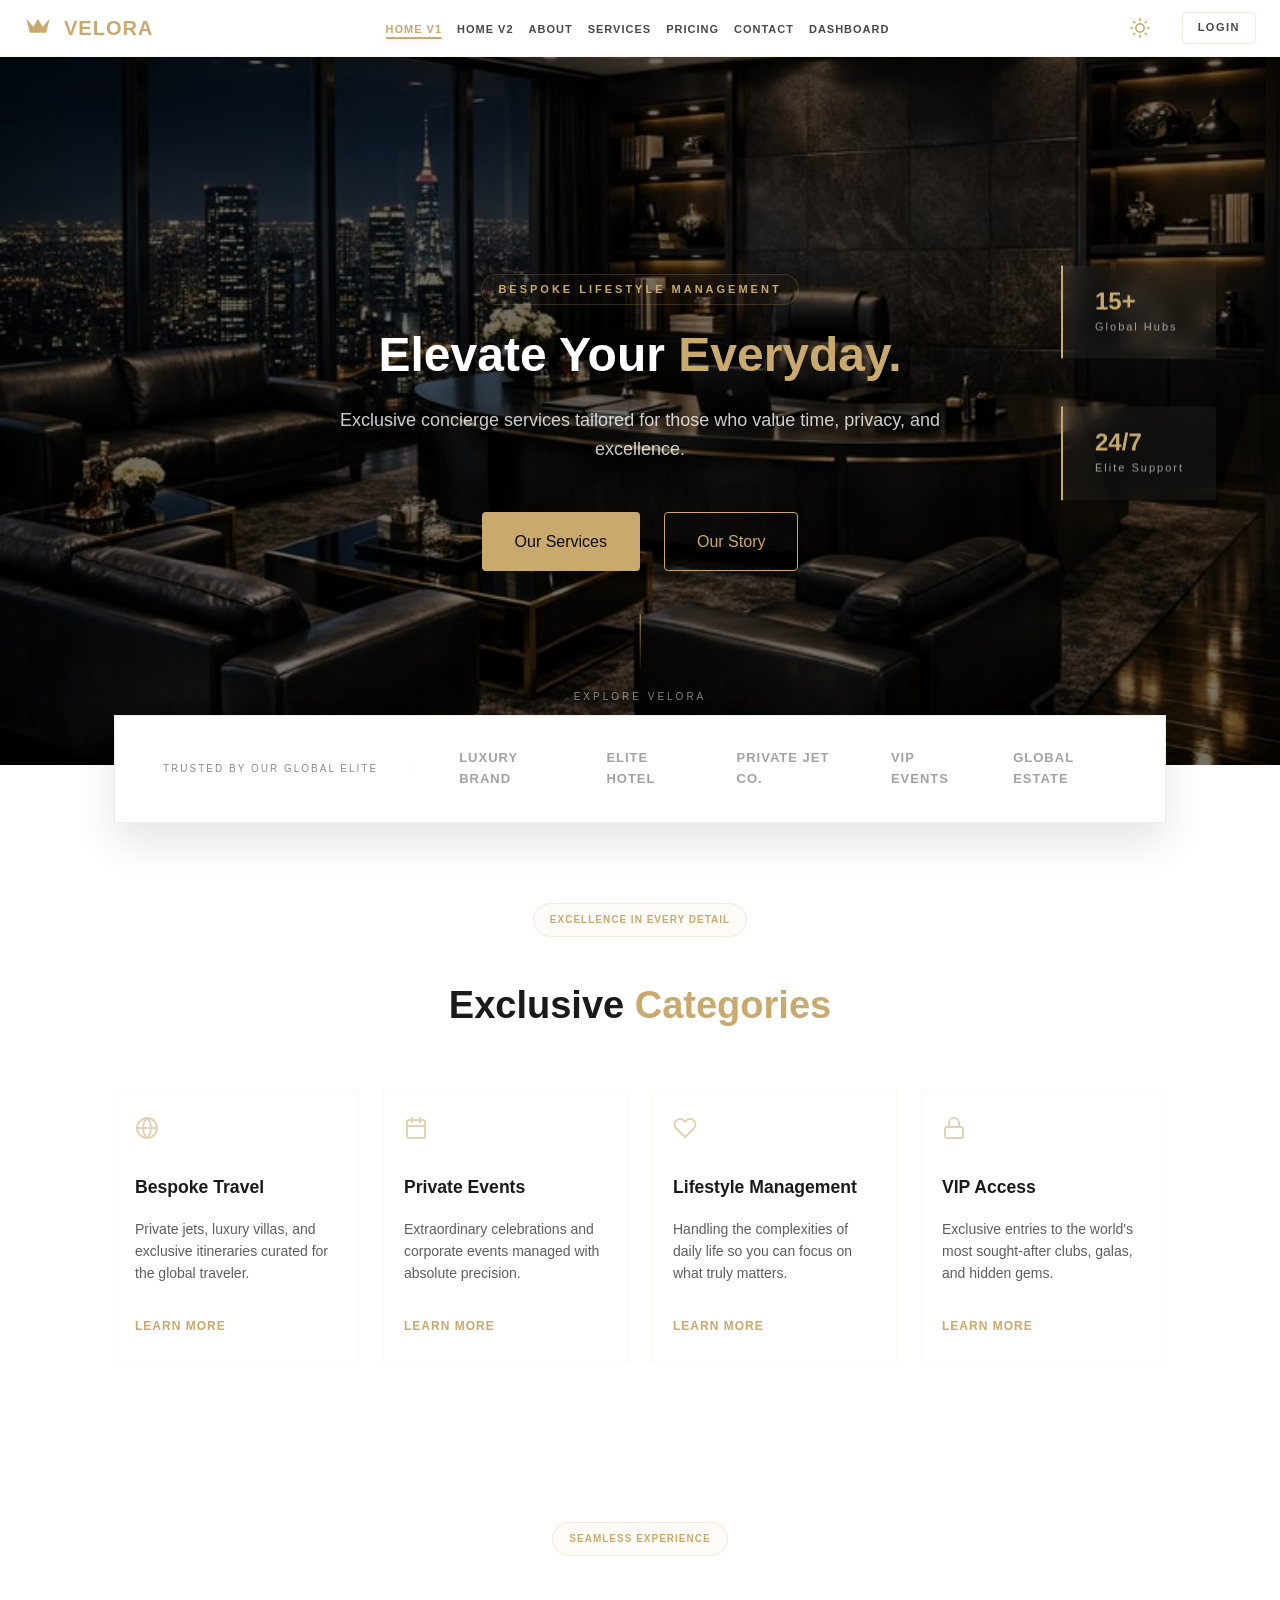
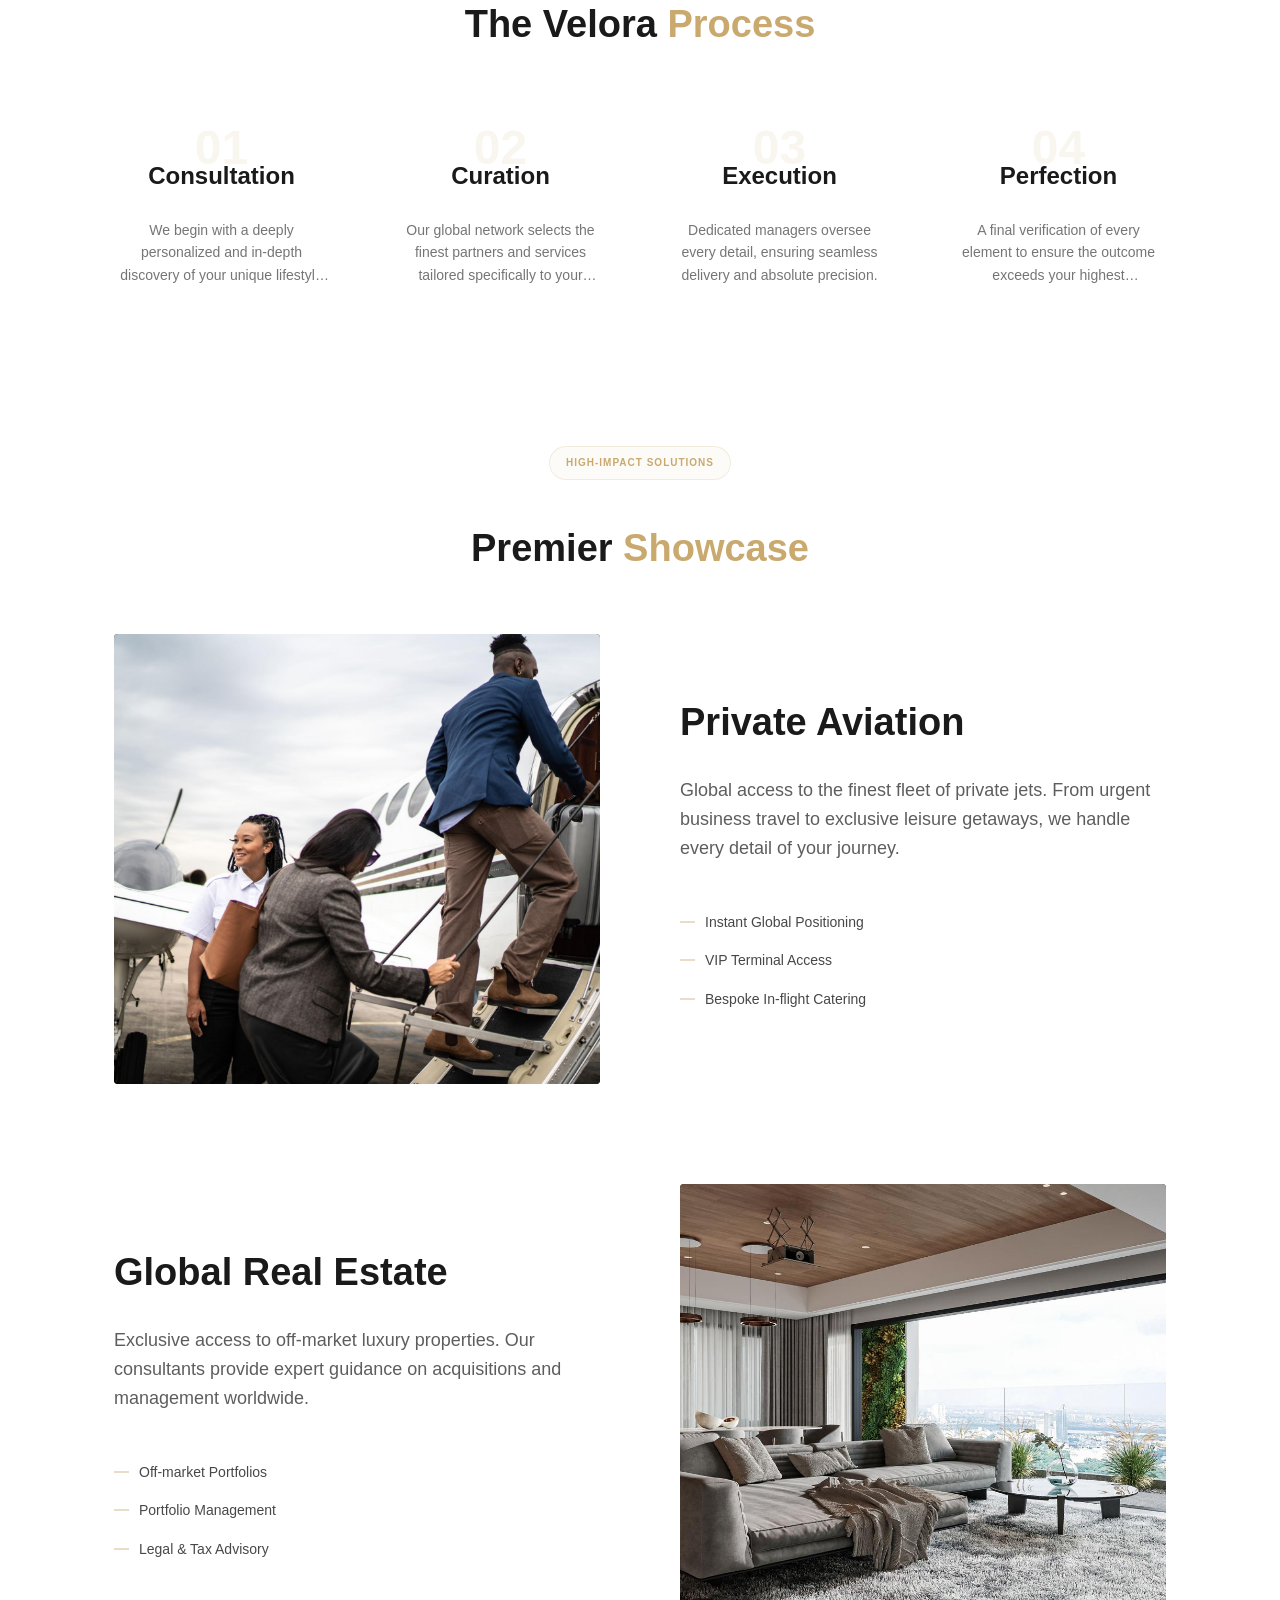
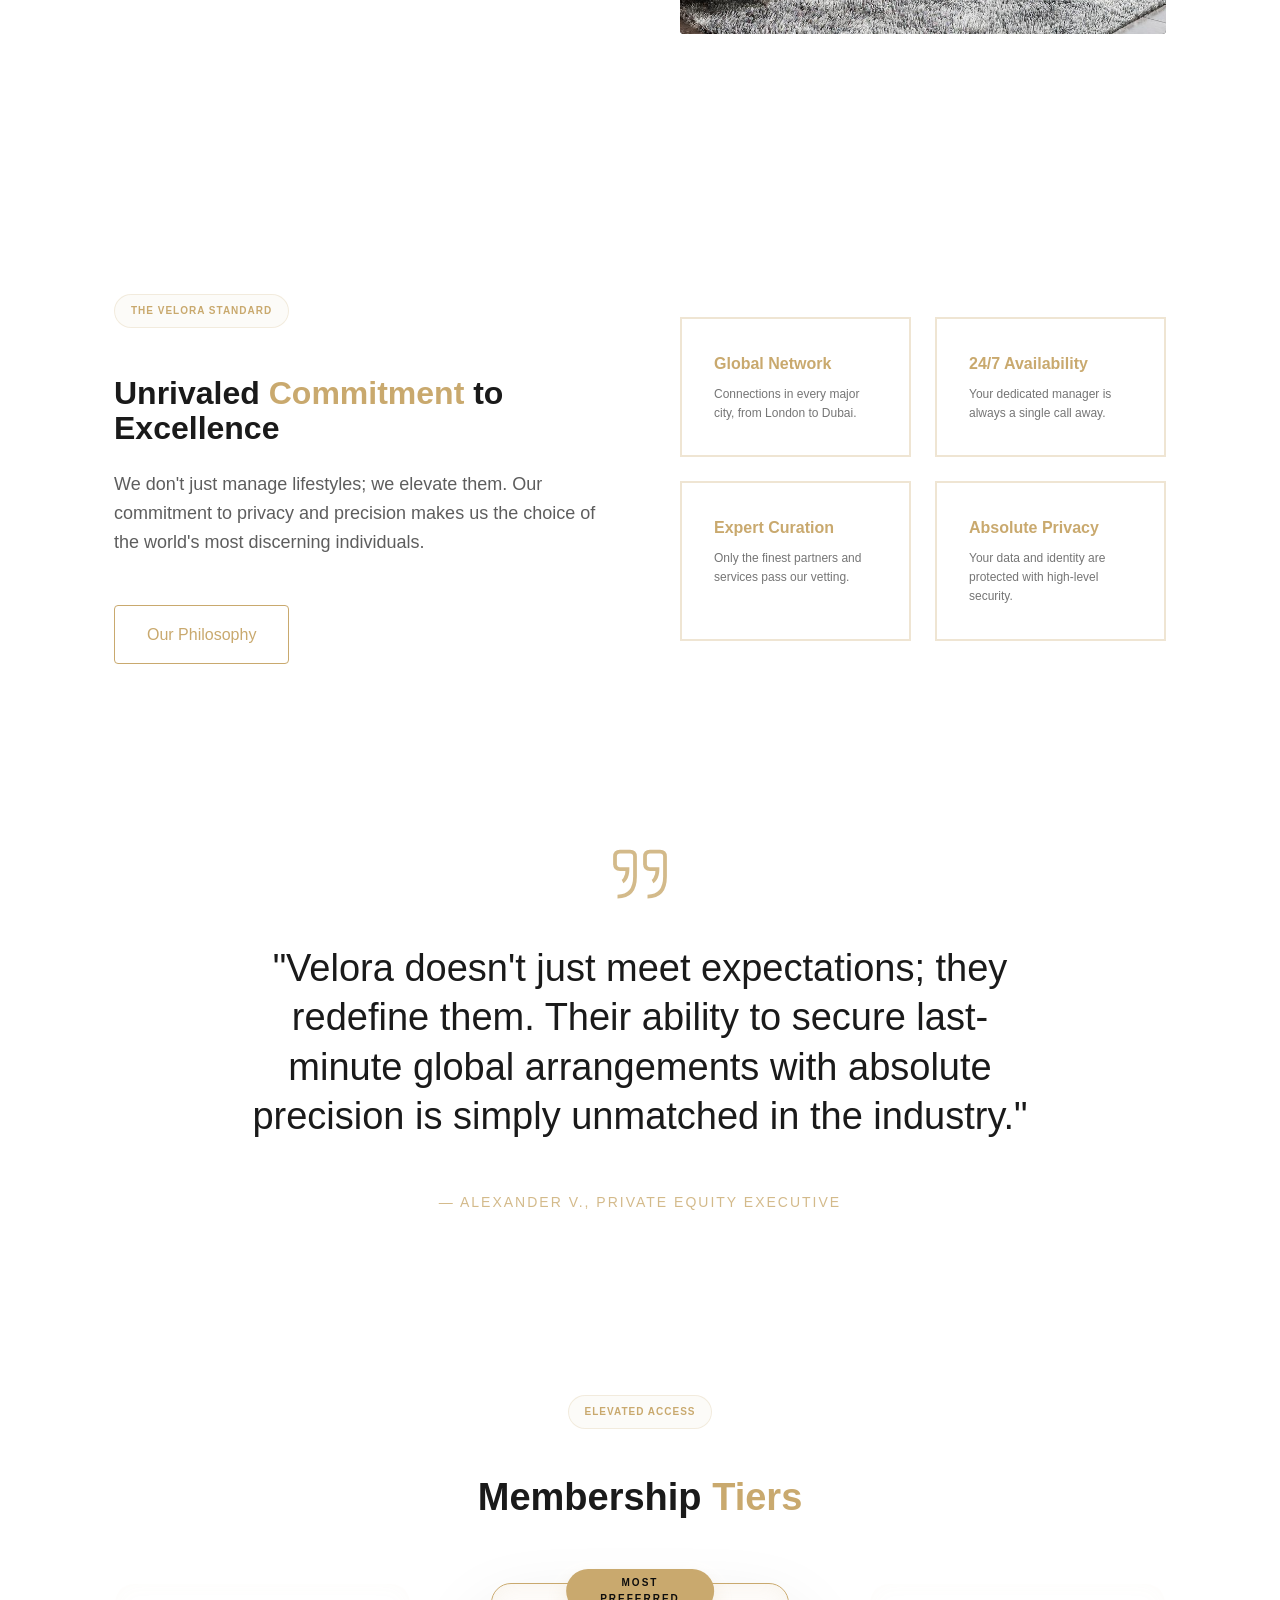
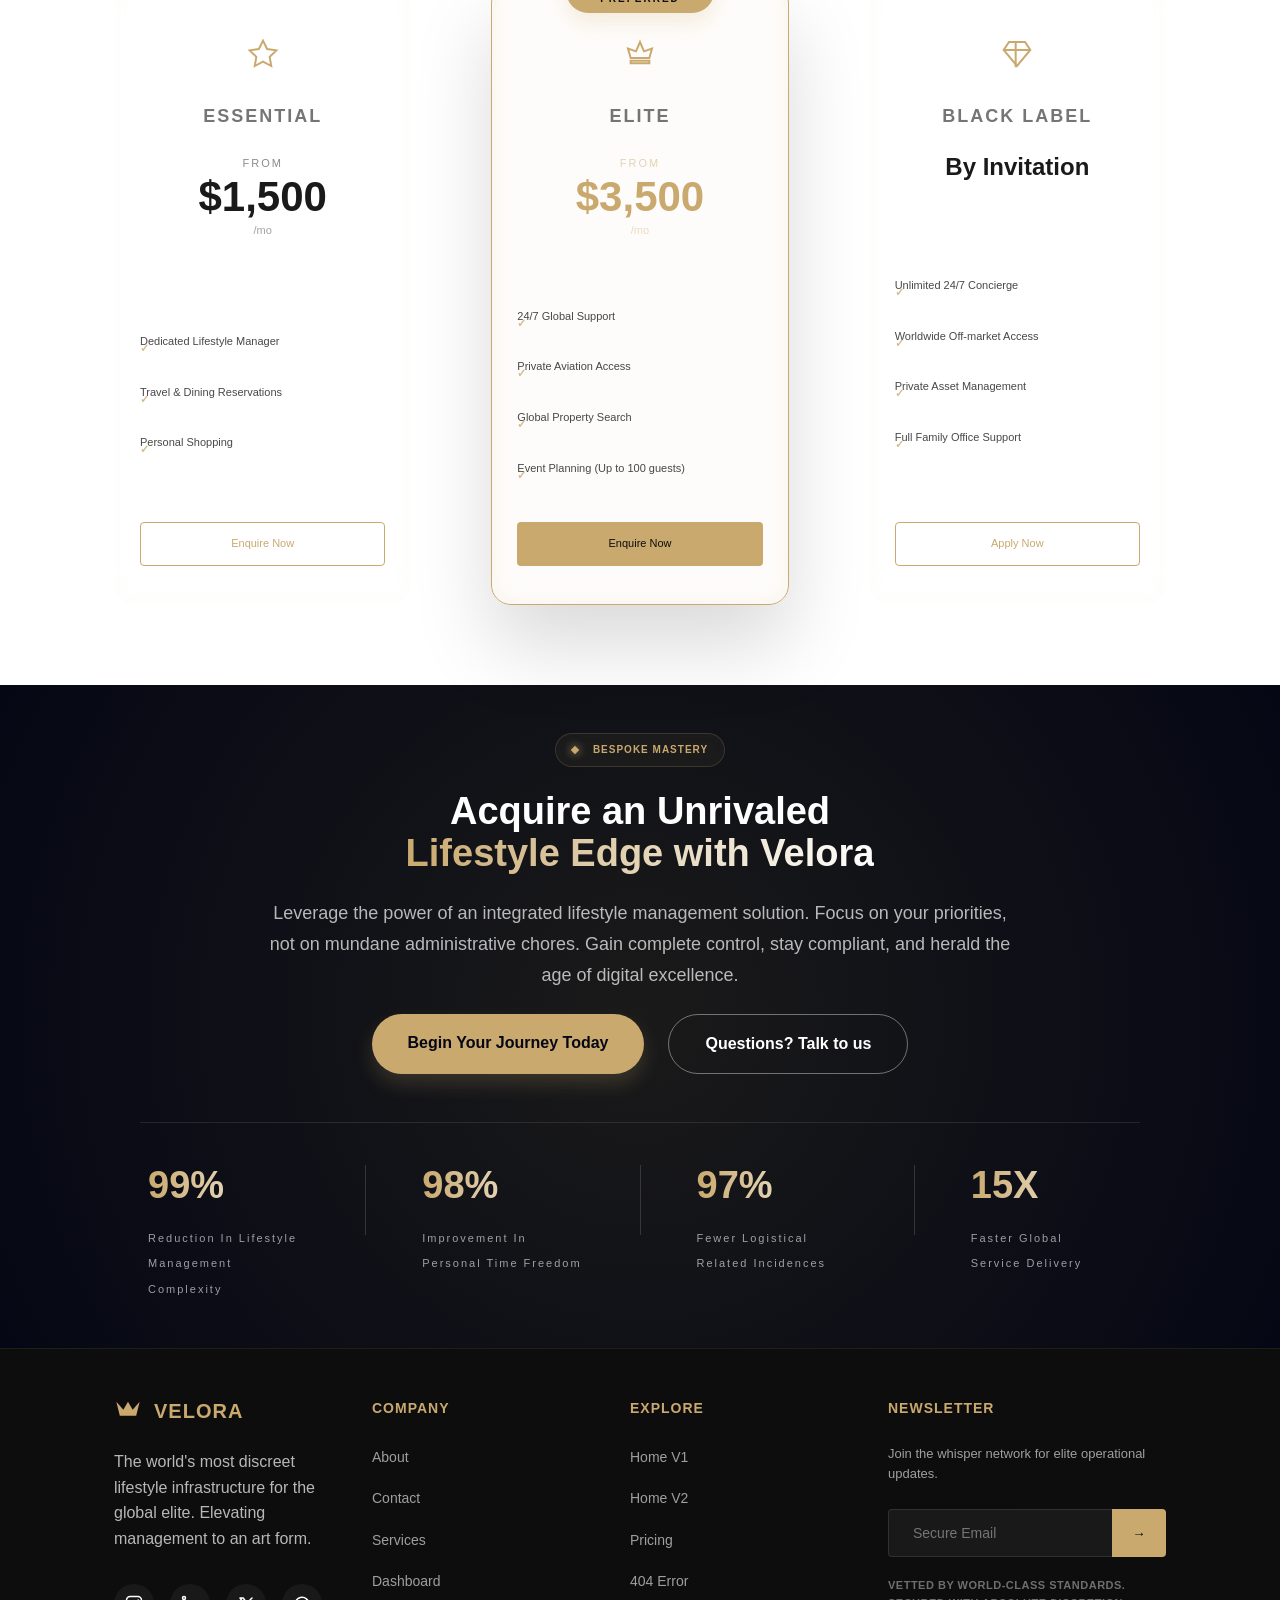
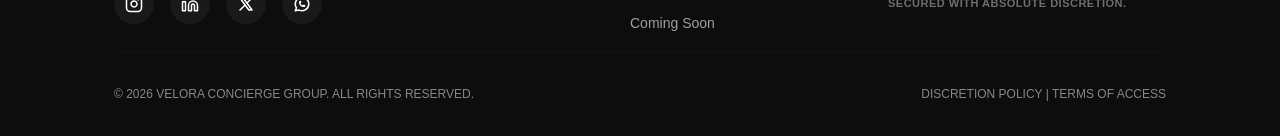
==== index.html @ 0c9afb3f "Updated tablet responsive layout and UI improvements" ====
<!DOCTYPE html>
<html lang="en">
<head>
    <meta charset="UTF-8">
    <meta name="viewport" content="width=device-width, initial-scale=1.0">
    <title>Velora | Premium Personal Concierge & Lifestyle Management</title>
    <meta name="description" content="Velora offers elite personal concierge and white-glove lifestyle management services for the modern individual.">
    
    <!-- Fonts -->
    <link href="https://api.fontshare.com/v2/css?f[]=clash-display@200,400,700&f[]=satoshi@300,400,700&display=swap" rel="stylesheet">
    
    <!-- Core CSS -->
    <link rel="stylesheet" href="assets/css/style.css">
    <link rel="stylesheet" href="assets/css/dark-mode.css">
    <link rel="stylesheet" href="assets/css/rtl.css">
    
    <!-- Favicon -->
    <link rel="icon" type="image/svg+xml" href="favicon.svg">
</head>
<body>
    <!-- Initial Setup Complete: Ready for Home V1 sections -->
    <header id="main-header"></header>
    <main id="main-content">
        <!-- Section 1: Hero -->
        <section class="hero v1">
            <div class="hero-bg">
                <img src="assets/images/home-v1/herosection-image.jpg" alt="Velora Hero" style="width: 100%; height: 100%; object-fit: cover;">
            </div>
            <div class="container">
                <div class="hero-content">
                    <span class="hero-tag">Bespoke Lifestyle Management</span>
                    <h1>Elevate Your <span class="text-gold">Everyday.</span></h1>
                    <p>Exclusive concierge services tailored for those who value time, privacy, and excellence.</p>
                    <div class="hero-actions">
                        <a href="pages/services.html" class="btn btn-primary">Our Services</a>
                        <a href="pages/about.html" class="btn btn-outline">Our Story</a>
                    </div>
                </div>

                <!-- Floating Modern Accents -->
                <div class="hero-stats">
                    <div class="stat-item">
                        <span class="stat-num">15+</span>
                        <span class="stat-label">Global Hubs</span>
                    </div>
                    <div class="stat-item">
                        <span class="stat-num">24/7</span>
                        <span class="stat-label">Elite Support</span>
                    </div>
                </div>
            </div>

            <!-- Scroll Indicator -->
            <div class="hero-scroll">
                <span class="scroll-line"></span>
                <span class="scroll-text">Explore Velora</span>
            </div>

            <!-- Decorative Watermark -->
            <div class="hero-watermark">V</div>
        </section>

        <!-- Section 2: Trusted By -->
        <section class="trusted-by">
            <div class="container">
                <div class="trusted-container">
                    <p class="trusted-title">Trusted by our global elite</p>
                    <div class="logo-grid">
                        <div class="client-logo">Luxury Brand</div>
                        <div class="client-logo">Elite Hotel</div>
                        <div class="client-logo">Private Jet Co.</div>
                        <div class="client-logo">Vip Events</div>
                        <div class="client-logo">Global Estate</div>
                    </div>
                </div>
            </div>
        </section>

        <!-- Section 3: Service Categories -->
        <section class="service-categories section">
            <div class="container">
                <div class="section-header">
                    <span class="section-tag">Excellence in every detail</span>
                    <h2>Exclusive <span class="text-gold">Categories</span></h2>
                </div>
                <div class="category-grid">
                    <div class="category-card">
                        <div class="card-icon">
                            <svg width="24" height="24" viewBox="0 0 24 24" fill="none" stroke="currentColor" stroke-width="2" stroke-linecap="round" stroke-linejoin="round"><circle cx="12" cy="12" r="10"></circle><line x1="2" y1="12" x2="22" y2="12"></line><path d="M12 2a15.3 15.3 0 0 1 4 10 15.3 15.3 0 0 1-4 10 15.3 15.3 0 0 1-4-10 15.3 15.3 0 0 1 4-10z"></path></svg>
                        </div>
                        <h3>Bespoke Travel</h3>
                        <p>Private jets, luxury villas, and exclusive itineraries curated for the global traveler.</p>
                        <a href="pages/services.html" class="card-link">Learn More</a>
                    </div>
                    <div class="category-card">
                        <div class="card-icon">
                            <svg width="24" height="24" viewBox="0 0 24 24" fill="none" stroke="currentColor" stroke-width="2" stroke-linecap="round" stroke-linejoin="round"><rect x="3" y="4" width="18" height="18" rx="2" ry="2"></rect><line x1="16" y1="2" x2="16" y2="6"></line><line x1="8" y1="2" x2="8" y2="6"></line><line x1="3" y1="10" x2="21" y2="10"></line></svg>
                        </div>
                        <h3>Private Events</h3>
                        <p>Extraordinary celebrations and corporate events managed with absolute precision.</p>
                        <a href="pages/services.html" class="card-link">Learn More</a>
                    </div>
                    <div class="category-card">
                        <div class="card-icon">
                            <svg width="24" height="24" viewBox="0 0 24 24" fill="none" stroke="currentColor" stroke-width="2" stroke-linecap="round" stroke-linejoin="round"><path d="M20.84 4.61a5.5 5.5 0 0 0-7.78 0L12 5.67l-1.06-1.06a5.5 5.5 0 0 0-7.78 7.78l1.06 1.06L12 21.23l7.78-7.78 1.06-1.06a5.5 5.5 0 0 0 0-7.78z"></path></svg>
                        </div>
                        <h3>Lifestyle Management</h3>
                        <p>Handling the complexities of daily life so you can focus on what truly matters.</p>
                        <a href="pages/services.html" class="card-link">Learn More</a>
                    </div>
                    <div class="category-card">
                        <div class="card-icon">
                            <svg width="24" height="24" viewBox="0 0 24 24" fill="none" stroke="currentColor" stroke-width="2" stroke-linecap="round" stroke-linejoin="round"><rect x="3" y="11" width="18" height="11" rx="2" ry="2"></rect><path d="M7 11V7a5 5 0 0 1 10 0v4"></path></svg>
                        </div>
                        <h3>VIP Access</h3>
                        <p>Exclusive entries to the world's most sought-after clubs, galas, and hidden gems.</p>
                        <a href="pages/services.html" class="card-link">Learn More</a>
                    </div>
                </div>
            </div>
        </section>

        <!-- Section 4: How It Works -->
        <section class="how-it-works section">
            <div class="container">
                <div class="section-header">
                    <span class="section-tag">Seamless Experience</span>
                    <h2>The Velora <span class="text-gold">Process</span></h2>
                </div>
                <div class="process-grid">
                    <div class="process-step">
                        <div class="step-number">01</div>
                        <h3>Consultation</h3>
                        <p>We begin with a deeply personalized and in-depth discovery of your unique lifestyle needs and aspirations.</p>
                    </div>
                    <div class="process-step">
                        <div class="step-number">02</div>
                        <h3>Curation</h3>
                        <p>Our global network selects the finest partners and services tailored specifically to your request.</p>
                    </div>
                    <div class="process-step">
                        <div class="step-number">03</div>
                        <h3>Execution</h3>
                        <p>Dedicated managers oversee every detail, ensuring seamless delivery and absolute precision.</p>
                    </div>
                    <div class="process-step">
                        <div class="step-number">04</div>
                        <h3>Perfection</h3>
                        <p>A final verification of every element to ensure the outcome exceeds your highest expectations.</p>
                    </div>
                </div>
            </div>
        </section>

        <!-- Section 5: Featured Services -->
        <section class="featured-services section">
            <div class="container">
                <div class="section-header">
                    <span class="section-tag">High-impact solutions</span>
                    <h2>Premier <span class="text-gold">Showcase</span></h2>
                </div>
                
                <div class="featured-item">
                    <div class="featured-image">
                        <img src="assets/images/home-v1/Private Aviation.jpg" alt="Private Aviation" style="width: 100%; height: 100%; object-fit: cover;">
                    </div>
                    <div class="featured-content">
                        <h3>Private Aviation</h3>
                        <p>Global access to the finest fleet of private jets. From urgent business travel to exclusive leisure getaways, we handle every detail of your journey.</p>
                        <ul class="feature-list">
                            <li>Instant Global Positioning</li>
                            <li>VIP Terminal Access</li>
                            <li>Bespoke In-flight Catering</li>
                        </ul>
                    </div>
                </div>

                <div class="featured-item alt">
                    <div class="featured-image">
                        <img src="assets/images/home-v1/Global Real Estate.jpg" alt="Global Real Estate" style="width: 100%; height: 100%; object-fit: cover;">
                    </div>
                    <div class="featured-content">
                        <h3>Global Real Estate</h3>
                        <p>Exclusive access to off-market luxury properties. Our consultants provide expert guidance on acquisitions and management worldwide.</p>
                        <ul class="feature-list">
                            <li>Off-market Portfolios</li>
                            <li>Portfolio Management</li>
                            <li>Legal & Tax Advisory</li>
                        </ul>
                    </div>
                </div>
            </div>
        </section>

        <!-- Section 6: Why Choose Velora -->
        <section class="why-choose section">
            <div class="container">
                <div class="why-grid">
                    <div class="why-intro">
                        <span class="section-tag">The Velora Standard</span>
                        <h2>Unrivaled <span class="text-gold">Commitment</span> to Excellence</h2>
                        <p>We don't just manage lifestyles; we elevate them. Our commitment to privacy and precision makes us the choice of the world's most discerning individuals.</p>
                        <a href="pages/about.html" class="btn btn-outline">Our Philosophy</a>
                    </div>
                    <div class="why-usp-grid">
                        <div class="usp-card">
                            <h4>Global Network</h4>
                            <p>Connections in every major city, from London to Dubai.</p>
                        </div>
                        <div class="usp-card">
                            <h4>24/7 Availability</h4>
                            <p>Your dedicated manager is always a single call away.</p>
                        </div>
                        <div class="usp-card">
                            <h4>Expert Curation</h4>
                            <p>Only the finest partners and services pass our vetting.</p>
                        </div>
                        <div class="usp-card">
                            <h4>Absolute Privacy</h4>
                            <p>Your data and identity are protected with high-level security.</p>
                        </div>
                    </div>
                </div>
            </div>
        </section>

        <!-- Section 7: Testimonials -->
        <section class="testimonials section">
            <div class="container">
                <div class="testimonial-content">
                    <div class="quote-icon">
                        <svg width="60" height="60" viewBox="0 0 24 24" fill="none" stroke="var(--color-primary)" stroke-width="1.5" opacity="0.8"><path d="M3 21c3 0 7-1 7-8V5c0-1.25-.75-2-2-2H4c-1.25 0-2 .75-2 2v3c0 1.25.75 2 2 2h3c0 4-2 5-2 5M15 21c3 0 7-1 7-8V5c0-1.25-.75-2-2-2h-4c-1.25 0-2 .75-2 2v3c0 1.25.75 2 2 2h3c0 4-2 5-2 5"></path></svg>
                    </div>
                    <blockquote>
                        "Velora doesn't just meet expectations; they redefine them. Their ability to secure last-minute global arrangements with absolute precision is simply unmatched in the industry."
                    </blockquote>
                    <cite>— Alexander V., Private Equity Executive</cite>
                </div>
            </div>
        </section>

        <!-- Section 8: Memberships -->
        <section class="memberships section">
            <div class="container">
                <div class="section-header">
                    <span class="section-tag">Elevated Access</span>
                    <h2>Membership <span class="text-gold">Tiers</span></h2>
                </div>
                <div class="pricing-grid">
                    <div class="pricing-card">
                        <div class="tier-icon">
                            <svg width="32" height="32" viewBox="0 0 24 24" fill="none" stroke="currentColor" stroke-width="1.5"><polygon points="12 2 15.09 8.26 22 9.27 17 14.14 18.18 21.02 12 17.77 5.82 21.02 7 14.14 2 9.27 8.91 8.26 12 2"></polygon></svg>
                        </div>
                        <h3>Essential</h3>
                        <div class="price">
                            <span class="price-label">From</span>
                            <span class="price-amount">$1,500</span>
                            <span class="price-duration">/mo</span>
                        </div>
                        <ul class="pricing-features">
                            <li>Dedicated Lifestyle Manager</li>
                            <li>Travel & Dining Reservations</li>
                            <li>Personal Shopping</li>
                        </ul>
                        <a href="pages/pricing.html" class="btn btn-outline">Enquire Now</a>
                    </div>
                    <div class="pricing-card featured">
                        <div class="card-tag">Most Preferred</div>
                        <div class="tier-icon">
                            <svg width="32" height="32" viewBox="0 0 24 24" fill="none" stroke="currentColor" stroke-width="1.5"><path d="M5 15l-2-7 6 2 3-7 3 7 6-2-2 7H5z"></path><path d="M19 19H5v-2h14v2z"></path></svg>
                        </div>
                        <h3>Elite</h3>
                        <div class="price">
                            <span class="price-label">From</span>
                            <span class="price-amount">$3,500</span>
                            <span class="price-duration">/mo</span>
                        </div>
                        <ul class="pricing-features">
                            <li>24/7 Global Support</li>
                            <li>Private Aviation Access</li>
                            <li>Global Property Search</li>
                            <li>Event Planning (Up to 100 guests)</li>
                        </ul>
                        <a href="pages/pricing.html" class="btn btn-primary">Enquire Now</a>
                    </div>
                    <div class="pricing-card">
                        <div class="tier-icon">
                            <svg width="32" height="32" viewBox="0 0 24 24" fill="none" stroke="currentColor" stroke-width="1.5"><path d="M6 3h12l4 6-10 12L2 9z"></path><path d="M11 3v19M2 9h20"></path></svg>
                        </div>
                        <h3>Black Label</h3>
                        <div class="price">
                            <span class="price-amount" style="font-size: var(--fs-xl);">By Invitation</span>
                        </div>
                        <ul class="pricing-features">
                            <li>Unlimited 24/7 Concierge</li>
                            <li>Worldwide Off-market Access</li>
                            <li>Private Asset Management</li>
                            <li>Full Family Office Support</li>
                        </ul>
                        <a href="pages/contact.html" class="btn btn-outline">Apply Now</a>
                    </div>
                </div>
            </div>
        </section>

        <!-- Section 9: Final CTA (Redesigned - Solutions in Action Aesthetic) -->
        <section class="final-cta v1-new">
            <div class="container">
                <div class="cta-content-new">
                    <div class="section-tag" style="margin-bottom: var(--space-4);">
                        <span class="tag-diamond"></span>
                        Bespoke Mastery
                    </div>
                    <h2 class="cta-title-new">Acquire an Unrivaled <br><span class="text-gradient">Lifestyle Edge with Velora</span></h2>
                    <p class="cta-desc-new">Leverage the power of an integrated lifestyle management solution. Focus on your priorities, not on mundane administrative chores. Gain complete control, stay compliant, and herald the age of digital excellence.</p>
                    
                    <div class="cta-btns-new">
                        <a href="pages/contact.html" class="btn-new-primary">Begin Your Journey Today</a>
                        <a href="pages/contact.html" class="btn-new-outline">Questions? Talk to us</a>
                    </div>

                    <div class="cta-stats-row">
                        <div class="cta-stat-item">
                            <span class="stat-val">99%</span>
                            <span class="stat-label">Reduction in lifestyle <br>management complexity</span>
                        </div>
                        <div class="cta-stat-divider"></div>
                        <div class="cta-stat-item">
                            <span class="stat-val">98%</span>
                            <span class="stat-label">Improvement in <br>Personal time freedom</span>
                        </div>
                        <div class="cta-stat-divider"></div>
                        <div class="cta-stat-item">
                            <span class="stat-val">97%</span>
                            <span class="stat-label">Fewer logistical <br>related incidences</span>
                        </div>
                        <div class="cta-stat-divider"></div>
                        <div class="cta-stat-item">
                            <span class="stat-val">15X</span>
                            <span class="stat-label">Faster global <br>service delivery</span>
                        </div>
                    </div>
                </div>
            </div>
        </section>
    </main>
    <footer id="main-footer"></footer>

    <!-- Core JS -->
    <script src="assets/js/main.js"></script>
</body>
</html>
---- assets/css/style.css ----
/* 
 * Velora — Personal Concierge & Lifestyle Management Service
 * Main Stylesheet
 */

:root {
    /* Brand Colors */
    --color-primary: #C9A96E;      /* Gold */
    --color-secondary: #1A1A1A;    /* Charcoal */
    --color-bg-light: #FFFFFF;
    --color-bg-dark: #0D0D0D;
    
    /* Text Helpers */
    --text-gold: var(--color-primary);
    
    /* Semantic Colors (Light Mode Default) */
    --bg-color: var(--color-bg-light);
    --text-color: var(--color-secondary);
    --accent-color: var(--color-primary);
    
    /* Typography System (FINAL – FIXED) */
    --font-heading: 'Clash Display', sans-serif;
    --font-body: 'Satoshi', sans-serif;

    --fs-xs: 12px;
    --fs-sm: 14px;
    --fs-base: 16px;
    --fs-md: 18px;
    --fs-lg: 20px;
    --fs-xl: 24px;
    --fs-2xl: 30px;
    --fs-3xl: 38px;
    --fs-4xl: 48px; /* MAX 48px */

    /* Spacing System (8px base) */
    --space-1: 4px;
    --space-2: 8px;
    --space-3: 16px;
    --space-4: 24px;
    --space-5: 32px;
    --space-6: 48px;
    --space-7: 64px;
    --space-8: 80px;
    --space-9: 100px;
    --space-10: 120px;
    --space-12: 160px;
    --space-20: 180px;
    --space-24: 220px;
    --space-28: 240px;

    /* Breakpoints (from HTML Template Development Guide) */
    --breakpoint-mobile: 640px;
    --breakpoint-tablet: 1024px;
    --breakpoint-desktop: 1280px;
}

/* Theme Overrides */
.dark-mode {
    --bg-color: var(--color-bg-dark);
    --text-color: var(--color-bg-light);
    --glass-bg: rgba(255, 255, 255, 0.03);
    --glass-border: rgba(255, 255, 255, 0.1);
    --hud-text: #ffffff;
}

.light-mode {
    --bg-color: var(--color-bg-light);
    --text-color: var(--color-secondary);
    --glass-bg: rgba(0, 0, 0, 0.03);
    --glass-border: rgba(0, 0, 0, 0.08);
    --hud-text: var(--color-secondary);
}

/* Base Styles */
.mobile-only {
    display: none !important;
}

.desktop-only {
    display: flex !important;
}

.action-login.desktop-only {
    display: inline-block !important;
}

* {
    margin: 0;
    padding: 0;
    box-sizing: border-box;
}

html {
    scroll-behavior: smooth;
    font-size: var(--fs-base);
}

body {
    font-family: var(--font-body);
    background-color: var(--bg-color);
    color: var(--text-color);
    line-height: 1.6;
    overflow-x: hidden;
    -webkit-font-smoothing: antialiased;
}

/* --- Header & Navigation --- */
header {
    position: fixed;
    top: 0;
    left: 0;
    width: 100%;
    z-index: 1000;
    background: var(--bg-color);
    border-bottom: 1px solid rgba(201, 169, 110, 0.1);
    transition: all 0.3s ease;
    padding: var(--space-4) 0;
}

header.scrolled {
    background: rgba(13, 13, 13, 0.95);
    backdrop-filter: blur(10px);
    padding: var(--space-3) 0;
    border-bottom: 1px solid rgba(201, 169, 110, 0.2);
}

.light-mode header.scrolled {
    background: rgba(255, 255, 255, 0.95);
}

.nav-container {
    display: flex;
    align-items: center;
    justify-content: space-between;
}

.logo {
    display: flex;
    align-items: center;
    gap: 12px;
    color: var(--color-primary) !important;
    font-family: var(--font-heading);
    font-size: var(--fs-xl);
    font-weight: 700;
    letter-spacing: 2px;
    text-transform: uppercase;
    text-decoration: none;
}

.logo-icon-svg {
    width: 28px;
    height: 28px;
    fill: var(--color-primary);
    display: inline-block;
    flex-shrink: 0;
}

.sidebar-brand .logo-icon-svg {
    width: 24px;
    height: 24px;
}


/* Ensure the mask path works for both root and pages by using a generic class if needed, 
   but since it's in style.css, ../img/velora-mask.png is correct for assets/img/ */


/* Navbar specific overrides to ensure consistency */
.nav-logo-icon {
    height: 28px !important;
}

.nav-logo-text {
    display: inline-block;
    width: 112.02px;
    height: 24px;
    line-height: 24px;
    color: var(--color-primary) !important;
    font-size: 24px !important;
    font-family: "Clash Display", sans-serif !important;
    letter-spacing: 0.05em !important; /* Adjusted to fit the width naturally */
    font-weight: 700 !important;
    white-space: nowrap;
    overflow: visible;
}

.nav-menu {
    display: flex;
    align-items: center;
    gap: var(--space-5);
    margin: 0;
    padding: 0;
}

.nav-links-container {
    display: flex;
    align-items: center;
    gap: var(--space-5);
    list-style: none;
    margin: 0;
    padding: 0;
}

.nav-links-container li {
    display: block;
}

.menu-divider, .menu-control-item, .menu-login-item {
    display: none !important;
}

.nav-link {
    font-size: 13px;
    font-weight: 600;
    text-transform: uppercase;
    letter-spacing: 1px;
    opacity: 0.8;
    color: var(--text-color);
    transition: all 0.3s ease;
    position: relative;
    padding-bottom: 4px;
}

.nav-link:hover, .nav-link.active {
    opacity: 1;
    color: var(--color-primary);
}

.nav-link.active::after {
    content: '';
    position: absolute;
    bottom: 0;
    left: 0;
    width: 100%;
    height: 2px;
    background: var(--color-primary);
    box-shadow: 0 0 10px rgba(201, 169, 110, 0.4);
    border-radius: 2px;
}

.dropdown-icon {
    font-size: 10px;
    margin-left: 2px;
    vertical-align: middle;
}

.action-login {
    border: 1px solid rgba(201, 169, 110, 0.3);
    padding: 8px 20px;
    border-radius: 4px;
    font-size: 12px;
    letter-spacing: 1.5px;
    text-decoration: none;
    color: var(--text-color);
}

.action-login:hover {
    background: var(--color-primary);
    color: var(--color-bg-dark) !important;
    border-color: var(--color-primary);
}

/* Dropdown Logic */
.nav-item {
    position: relative;
}

.dropdown-toggle {
    display: flex;
    align-items: center;
    gap: 5px;
}

.dropdown-toggle::after {
    content: '';
    width: 0;
    height: 0;
    border-left: 5px solid transparent;
    border-right: 5px solid transparent;
    border-top: 5px solid currentColor;
    transition: transform 0.3s ease;
}

.nav-item:hover .dropdown-toggle::after {
    transform: rotate(180deg);
}

.dropdown-menu {
    position: absolute;
    top: 100%;
    left: 0;
    background: var(--color-bg-dark);
    min-width: 180px;
    padding: var(--space-3) 0;
    border: 1px solid rgba(201, 169, 110, 0.2);
    border-radius: 4px;
    opacity: 0;
    visibility: hidden;
    transform: translateY(10px);
    transition: all 0.3s ease;
    box-shadow: 0 10px 30px rgba(0,0,0,0.5);
}

.light-mode .dropdown-menu {
    background: var(--color-bg-light);
    box-shadow: 0 10px 30px rgba(0,0,0,0.1);
}

.nav-item:hover .dropdown-menu {
    opacity: 1;
    visibility: visible;
    transform: translateY(0);
}

.dropdown-link {
    display: block;
    padding: var(--space-2) var(--space-4);
    font-size: var(--fs-sm);
    transition: all 0.3s ease;
}

.dropdown-link:hover {
    color: var(--color-primary);
    background: rgba(201, 169, 110, 0.05);
    padding-left: var(--space-5);
}

/* --- Global Section Branding (Redesigned) --- */
.section-tag {
    display: inline-flex;
    align-items: center;
    gap: 15px;
    padding: 8px 16px;
    background: rgba(201, 169, 110, 0.05);
    border: 1px solid rgba(201, 169, 110, 0.2);
    border-radius: 100px;
    margin-bottom: var(--space-6);
    backdrop-filter: blur(5px);
    transition: all 0.3s ease;
    color: var(--color-primary);
    font-size: 10px;
    text-transform: uppercase;
    font-weight: 700;
    letter-spacing: 1px;
}

.section-tag:hover {
    background: rgba(201, 169, 110, 0.1);
    border-color: var(--color-primary);
    transform: translateX(5px);
}

.tag-diamond {
    width: 6px;
    height: 6px;
    background: var(--color-primary);
    transform: rotate(45deg);
    box-shadow: 0 0 10px var(--color-primary);
}

.tag-text {
    text-transform: uppercase;
    font-family: 'Satoshi', sans-serif;
    letter-spacing: 2px;
    font-size: 9px;
    color: var(--color-primary);
    font-weight: 700;
}

.service-content .section-tag {
    margin-top: var(--space-6); /* Proper space above section tags in Services */
    margin-bottom: var(--space-6);
}

.nav-actions {
    display: flex;
    align-items: center;
    gap: var(--space-4);
}

/* Theme Toggle Button */
.btn-theme {
    background: none;
    border: none;
    color: var(--color-primary);
    cursor: pointer;
    display: flex;
    align-items: center;
    justify-content: center;
    padding: 8px;
    border-radius: 50%;
    transition: background 0.3s ease;
}

.btn-theme:hover {
    background: rgba(201, 169, 110, 0.1);
}

.light-mode .btn-theme:hover {
    background: rgba(0, 0, 0, 0.05);
}

/* Mobile Toggle */
.nav-toggle {
    display: none;
    background: none;
    border: none;
    cursor: pointer;
    padding: 5px;
}

.nav-toggle .hamburger-svg {
    transition: transform 0.4s cubic-bezier(0.77, 0, 0.175, 1);
    display: block;
}

.nav-toggle .line-top, .nav-toggle .line-mid, .nav-toggle .line-bottom {
    transition: all 0.4s cubic-bezier(0.77, 0, 0.175, 1);
    transform-origin: center;
    stroke: var(--color-primary);
}

/* Mobile Toggle Animation */
.nav-toggle.active .line-top {
    transform: translateY(6px) rotate(45deg);
}

.nav-toggle.active .line-mid {
    opacity: 0;
    transform: scaleX(0);
}

.nav-toggle.active .line-bottom {
    transform: translateY(-6px) rotate(-45deg);
}

/* --- Footer --- */
footer {
    background: var(--color-bg-dark);
    color: var(--color-bg-light);
    padding: var(--space-6) 0 var(--space-5);
    border-top: 1px solid rgba(201, 169, 110, 0.1);
}

.footer-grid {
    display: grid;
    grid-template-columns: repeat(4, 1fr);
    gap: var(--space-6);
    margin-bottom: var(--space-7);
}

.footer-brand p {
    margin: var(--space-4) 0 var(--space-5);
    opacity: 0.7;
    max-width: 300px;
}

.footer-social {
    display: flex;
    gap: var(--space-3);
    margin-top: var(--space-4);
}

.social-icon {
    width: 40px;
    height: 40px;
    background: rgba(255, 255, 255, 0.05);
    border-radius: 50%;
    display: flex;
    align-items: center;
    justify-content: center;
    color: var(--color-bg-light);
    font-size: var(--fs-sm);
    transition: all 0.3s ease;
}

.social-icon:hover {
    background: var(--color-primary);
    color: var(--color-bg-dark);
    transform: translateY(-3px);
}

.footer-links h4 {
    color: var(--color-primary);
    margin-bottom: var(--space-4);
    text-transform: uppercase;
    font-size: var(--fs-sm);
    letter-spacing: 1px;
}

.footer-links ul li {
    margin-bottom: var(--space-3);
}

.footer-links ul li a {
    opacity: 0.6;
    font-size: var(--fs-sm);
}

.footer-links ul li a:hover {
    opacity: 1;
    color: var(--color-primary);
    padding-left: 5px;
}

/* Newsletter */
.newsletter-form {
    margin-top: var(--space-4);
    display: flex;
    height: 48px;
}

.newsletter-input {
    flex: 1;
    background: rgba(255, 255, 255, 0.05);
    border: 1px solid rgba(255, 255, 255, 0.1);
    border-right: none;
    padding: 0 var(--space-4);
    border-radius: 4px 0 0 4px;
    color: white;
    font-size: var(--fs-sm);
}

.light-mode .newsletter-input {
    background: rgba(0, 0, 0, 0.02);
    border: 1px solid rgba(0, 0, 0, 0.1);
    color: var(--color-secondary);
}

.newsletter-btn {
    width: 54px;
    background: var(--color-primary);
    color: var(--color-bg-dark);
    border: none;
    border-radius: 0 4px 4px 0;
    display: flex;
    align-items: center;
    justify-content: center;
    cursor: pointer;
    transition: opacity 0.3s ease;
}

.newsletter-btn:hover {
    background: #b8985d;
}

.newsletter-subtext {
    margin-top: var(--space-4);
    font-size: 11px;
    opacity: 0.5;
    display: flex;
    align-items: center;
    gap: 5px;
}

.footer-bottom {
    padding-top: var(--space-5);
    border-top: 1px solid rgba(255, 255, 255, 0.05);
    display: flex;
    justify-content: space-between;
    align-items: center;
    font-size: var(--fs-xs);
    opacity: 0.5;
}

@media (max-width: 991px) {
    .nav-menu {
        position: fixed;
        top: 0;
        right: -100%;
        width: 100%;
        height: 100vh;
        background: var(--bg-color);
        display: flex;
        flex-direction: column;
        transition: 0.4s cubic-bezier(0.77,0.2,0.05,1.0);
        z-index: 2500;
        box-shadow: -10px 0 30px rgba(0, 0, 0, 0.1);
        padding: 0;
    }

    .nav-menu.active {
        right: 0;
    }

    .nav-menu-header {
        display: flex;
        align-items: center;
        padding: 40px 20px 25px;
        border-bottom: 1px solid rgba(255, 255, 255, 0.05);
        position: relative;
        min-height: 100px;
        width: 100%;
        box-sizing: border-box;
    }

    .nav-menu-header .nav-logo-text {
        font-size: 24px;
        letter-spacing: 3px;
    }

    .light-mode .nav-menu-header {
        border-bottom: 1px solid rgba(0, 0, 0, 0.05);
    }

    .nav-close-btn {
        position: absolute;
        top: 25px;
        right: 30px;
        background: none;
        border: none;
        color: var(--text-color);
        cursor: pointer;
        opacity: 0.6;
        transition: opacity 0.3s ease;
        padding: 10px;
        display: flex;
        align-items: center;
        justify-content: center;
        z-index: 2501;
    }

    .nav-close-btn:hover {
        opacity: 1;
    }

    .nav-links-container {
        list-style: none;
        padding: 10px 0 60px;
        margin: 0;
        flex: 1;
        overflow-y: auto;
        display: block;
        width: 100%;
    }

    .nav-links-container li {
        width: 100%;
        display: block;
    }

    .nav-links-container .nav-link {
        display: block;
        padding: 18px 30px;
        font-size: 20px;
        font-weight: 500;
        color: var(--text-color);
        transition: all 0.3s ease;
        border-left: 4px solid transparent;
        text-align: left;
        letter-spacing: 1px;
    }

    .nav-links-container .nav-link:hover, 
    .nav-links-container .nav-link.active {
        background: rgba(201, 169, 110, 0.05);
        color: var(--color-primary);
        border-left-color: var(--color-primary);
    }

    .menu-divider {
        display: block !important;
        height: 1px;
        background: rgba(201, 169, 110, 0.15);
        margin: 20px 25px;
        width: auto !important;
    }

    .menu-control-item, .menu-login-item {
        display: block !important;
        padding: 0 30px;
        margin-bottom: 25px;
    }

    .control-btn {
        background: none;
        border: none;
        display: flex;
        align-items: center;
        gap: 15px;
        color: var(--text-color);
        opacity: 0.8;
        cursor: pointer;
        transition: all 0.3s ease;
        width: 100%;
        padding: 10px 0;
        text-align: left;
    }

    .control-btn span {
        font-size: 13px;
        font-weight: 600;
        text-transform: uppercase;
        letter-spacing: 1.5px;
    }

    .control-btn:hover {
        opacity: 1;
        color: var(--color-primary);
        transform: translateX(5px);
    }

    .mobile-login-btn {
        display: flex;
        align-items: center;
        justify-content: center;
        width: 100%;
        height: 52px;
        background: linear-gradient(135deg, #3b5998, #1e3a8a);
        color: white;
        text-decoration: none;
        border-radius: 8px;
        font-weight: 700;
        font-size: 16px;
        box-shadow: 0 10px 20px rgba(30, 58, 138, 0.15);
        transition: all 0.3s ease;
        margin-top: 10px;
    }

    .mobile-login-btn:hover {
        transform: translateY(-2px);
        box-shadow: 0 15px 30px rgba(30, 58, 138, 0.3);
    }

    .dropdown-menu {
        display: none !important; 
    }

    .nav-toggle {
        display: flex !important;
        align-items: center;
        justify-content: center;
        width: 40px;
        height: 40px;
        background: transparent;
        border: none;
        cursor: pointer;
        z-index: 2001;
        color: var(--color-primary);
    }

    .nav-actions .nav-link, .nav-actions .btn-theme {
        display: none !important;
    }

    }

    .footer-grid {
        grid-template-columns: repeat(4, 1fr) !important;
    }
}

@media (max-width: 640px) {
    .footer-grid {
        grid-template-columns: 1fr;
    }
    .footer-bottom {
        flex-direction: column;
        gap: var(--space-3);
        text-align: center;
    }
}

a {
    text-decoration: none;
    color: inherit;
    transition: all 0.3s ease;
}

ul {
    list-style: none;
}

img {
    max-width: 100%;
    height: auto;
    display: block;
}

/* UI Component System */
.container {
    max-width: 1200px;
    margin: 0 auto;
    padding: 0 var(--space-4);
}

.section {
    padding: var(--space-8) 0;
}

.section {
    padding: var(--space-8) 0;
}

/* Buttons */
.btn {
    display: inline-block;
    padding: var(--space-3) var(--space-5);
    border-radius: 4px;
    font-family: var(--font-body);
    font-weight: 500;
    text-align: center;
    cursor: pointer;
    transition: all 0.3s ease;
    border: 1px solid transparent;
}

.btn-primary {
    background-color: var(--color-primary);
    color: var(--color-bg-dark);
}

.btn-primary:hover {
    background-color: #b8985d; /* Slightly darker gold */
    transform: translateY(-2px);
}

.btn-secondary {
    background-color: var(--color-secondary);
    color: var(--color-bg-light);
}

.btn-secondary:hover {
    background-color: #000000;
    transform: translateY(-2px);
}

/* Accessibility: Focus States */
.btn:focus, a:focus {
    outline: 2px solid var(--color-primary);
    outline-offset: 2px;
}

/* Mobile-First Adjustments (Default is Mobile) */
/* Utility Classes */
.text-center {
    text-align: center;
}

.text-gold {
    color: var(--color-primary);
}
.full-height-center {
    min-height: 100vh;
    display: flex;
    flex-direction: column;
    align-items: center;
    justify-content: center;
    padding: var(--space-4);
}

/* Auth Components */
.auth-card {
    background: var(--bg-color);
    padding: var(--space-7);
    border-radius: 8px;
    box-shadow: 0 10px 30px rgba(0,0,0,0.1);
    width: 100%;
    max-width: 450px;
    text-align: center;
}

.dark-mode .auth-card {
    box-shadow: 0 10px 30px rgba(0,0,0,0.5);
    background: #141414;
}

/* Section 1: Hero V1 */
.hero.v1 {
    position: relative;
    height: 85vh;
    display: flex;
    align-items: center;
    overflow: hidden;
    padding-top: 80px;
}

.hero-bg {
    position: absolute;
    top: 0;
    left: 0;
    width: 100%;
    height: 100%;
    z-index: -1;
}

.luxury-placeholder, .featured-image {
    width: 100%;
    height: 100%;
    background: #1a1a1a;
    position: relative;
    overflow: hidden;
}

.hero-bg::after {
    content: '';
    position: absolute;
    inset: 0;
    background: rgba(0, 0, 0, 0.55);
    pointer-events: none;
    z-index: 2;
}

/* Ensure images stay behind the overlay */
.luxury-placeholder img, .featured-image img {
    position: relative;
    z-index: 1;
}

.hero-content {
    max-width: 900px;
    margin: 0 auto;
    text-align: center;
}

/* Ensure overlays and effects stay above the global dimming layer */
.visual-overlay, .visual-shimmer, .atmospheric-shimmer {
    position: absolute;
    inset: 0;
    z-index: 10;
    pointer-events: none;
}

.hero-tag {
    display: inline-flex;
    align-items: center;
    gap: 10px;
    font-size: 11px;
    text-transform: uppercase;
    letter-spacing: 3px;
    color: var(--color-primary);
    margin-bottom: var(--space-4);
    font-weight: 700;
    padding: 6px 16px;
    border: 1px solid rgba(201, 169, 110, 0.2);
    border-radius: 100px;
    background: rgba(201, 169, 110, 0.03);
}

.hero-content h1 {
    font-size: 48px; /* Standardized to 48px globally */
    margin-bottom: var(--space-4);
    line-height: 1.1;
    color: var(--color-bg-light); /* Always light on dark hero bg */
}

.hero-content p {
    font-size: var(--fs-md);
    color: var(--color-bg-light); /* Always light on dark hero bg */
    opacity: 0.8;
    margin: 0 auto var(--space-6);
    max-width: 600px;
}

.hero-actions {
    display: flex;
    justify-content: center;
    gap: var(--space-4);
}

.btn-outline {
    background: transparent;
    border: 1px solid var(--color-primary);
    color: var(--color-primary);
}

.btn-outline:hover {
    background: var(--color-primary);
    color: var(--color-bg-dark);
}

.text-gold {
    color: var(--color-primary);
}

@media (max-width: 640px) {
    .hero-content h1 {
        font-size: var(--fs-3xl);
    }
    .hero-actions {
        flex-direction: column;
    }
}

/* New Hero Accents */
.hero-stats {
    position: absolute;
    right: 5%;
    top: 50%;
    transform: translateY(-50%);
    display: flex;
    flex-direction: column;
    gap: var(--space-6);
}

.stat-item {
    background: rgba(255, 255, 255, 0.05);
    backdrop-filter: blur(10px);
    padding: var(--space-4) var(--space-5);
    border-left: 2px solid var(--color-primary);
    display: flex;
    flex-direction: column;
}

.stat-num {
    font-size: var(--fs-xl);
    font-weight: 800;
    color: var(--color-primary);
    line-height: 1;
}

.stat-label {
    font-size: 10px;
    text-transform: uppercase;
    letter-spacing: 2px;
    opacity: 0.6;
    margin-top: 5px;
    color: var(--color-bg-light);
}

.hero-scroll {
    position: absolute;
    bottom: 60px;
    left: 50%;
    transform: translateX(-50%);
    display: flex;
    flex-direction: column;
    align-items: center;
    gap: 15px;
    z-index: 20;
}

.scroll-line {
    width: 1px;
    height: 60px;
    background: linear-gradient(var(--color-primary), transparent);
    animation: scrollMove 2s infinite;
}

.scroll-text {
    font-size: 10px;
    text-transform: uppercase;
    letter-spacing: 3px;
    opacity: 0.5;
    color: var(--color-bg-light);
}

.hero-watermark {
    position: absolute;
    right: -50px;
    bottom: -50px;
    font-size: 500px;
    font-weight: 900;
    line-height: 1;
    color: var(--color-primary);
    opacity: 0.03;
    user-select: none;
    pointer-events: none;
}

@keyframes scrollMove {
    0% { height: 0; opacity: 0; }
    50% { height: 60px; opacity: 0.5; }
    100% { height: 60px; opacity: 0.1; }
}

@media (max-width: 991px) {
    .hero-stats {
        position: relative;
        right: auto;
        top: auto;
        transform: none;
        flex-direction: row;
        margin-top: var(--space-7);
        justify-content: flex-start;
    }
    .hero-watermark {
        display: none;
    }
}

/* Shared Section Styles */
.section-header {
    margin-bottom: var(--space-7);
    text-align: center;
}

h2, .section-header h2, .ethos-title, .cta-title-new, .portal-main-title {
    font-size: 38px !important;
    line-height: 1.1;
    margin-bottom: var(--space-4);
    font-weight: 700;
}

/* Section 2: Trusted By */
.trusted-by {
    padding: 0;
    margin-top: -50px;
    position: relative;
    z-index: 10;
}

.trusted-container {
    background: var(--bg-color);
    padding: var(--space-5) var(--space-6);
    border: 1px solid rgba(201, 169, 110, 0.2);
    box-shadow: 0 20px 40px rgba(0, 0, 0, 0.1);
    backdrop-filter: blur(10px);
    display: flex;
    align-items: center;
    gap: var(--space-6);
}

.trusted-title {
    font-size: 10px;
    text-transform: uppercase;
    letter-spacing: 2px;
    opacity: 0.5;
    margin: 0;
    white-space: nowrap;
    padding-right: var(--space-5);
    border-right: 1px solid rgba(201, 169, 110, 0.2);
}

.logo-grid {
    display: flex;
    justify-content: space-between;
    align-items: center;
    flex: 1;
    gap: var(--space-6);
}

.client-logo {
    font-family: var(--font-heading);
    font-size: 13px;
    font-weight: 700;
    text-transform: uppercase;
    letter-spacing: 1px;
    opacity: 0.4;
    transition: all 0.3s ease;
    cursor: default;
    color: var(--text-color);
}

.client-logo:hover {
    opacity: 1;
    color: var(--color-primary);
    transform: translateY(-2px);
}

@media (max-width: 991px) {
    .trusted-container {
        flex-direction: column;
        text-align: center;
        gap: var(--space-4);
    }
    .trusted-title {
        border-right: none;
        padding-right: 0;
        padding-bottom: var(--space-3);
        border-bottom: 1px solid rgba(201, 169, 110, 0.2);
    }
    .logo-grid {
        justify-content: center;
        flex-wrap: wrap;
    }
}

@media (max-width: 767px) {
    .trusted-by {
        margin-top: 0;
        padding-top: var(--space-4);
    }
    .trusted-container {
        padding: var(--space-4);
        margin: 0 15px;
    }
    .logo-grid {
        gap: var(--space-4);
        justify-content: center;
    }
    .client-logo {
        font-size: 11px;
    }
}

/* Section 3: Service Categories */
.service-categories {
    background: var(--bg-color);
}

.category-grid {
    display: grid;
    grid-template-columns: repeat(4, 1fr);
    gap: var(--space-4);
}

.category-card {
    background: var(--bg-color);
    padding: 25px 20px;
    border: 1px solid rgba(201, 169, 110, 0.1);
    transition: all 0.4s ease;
    display: flex;
    flex-direction: column;
}

.category-card:hover {
    border-color: var(--color-primary);
    transform: translateY(-10px);
    background: rgba(201, 169, 110, 0.02);
}

.card-icon {
    font-family: var(--font-heading);
    font-size: var(--fs-lg);
    font-weight: 700;
    color: var(--color-primary);
    margin-bottom: var(--space-4);
    opacity: 0.5;
}

.category-card h3 {
    font-size: 1.1rem;
    margin-bottom: var(--space-3);
    white-space: nowrap;
}

.category-card p {
    font-size: var(--fs-sm);
    opacity: 0.7;
    margin-bottom: var(--space-5);
    display: -webkit-box;
    -webkit-line-clamp: 3;
    -webkit-box-orient: vertical;
    overflow: hidden;
    line-height: 1.6;
    min-height: calc(1.6em * 3);
    flex-grow: 1;
}

.card-link {
    font-size: var(--fs-xs);
    text-transform: uppercase;
    letter-spacing: 1px;
    color: var(--color-primary);
    font-weight: 600;
    position: relative;
    display: inline-block;
}

.card-link::after {
    content: '';
    position: absolute;
    bottom: -2px;
    left: 0;
    width: 0;
    height: 1px;
    background: var(--color-primary);
    transition: width 0.3s ease;
}

.card-link:hover::after {
    width: 100%;
}

@media (max-width: 991px) {
    .category-grid {
        grid-template-columns: repeat(2, 1fr);
    }
}

@media (max-width: 767px) {
    .category-card {
        padding: var(--space-4);
    }
    .category-card h3 {
        font-size: 1rem;
    }
    .category-card p {
        font-size: 13px;
        -webkit-line-clamp: 2;
        min-height: calc(1.6em * 2);
    }
}

/* Section 4: How It Works */
.how-it-works {
    background: var(--bg-color);
    color: var(--text-color);
}

.how-it-works .process-grid {
    display: grid;
    grid-template-columns: repeat(4, 1fr);
    gap: var(--space-7);
    position: relative;
}

.process-step {
    text-align: center;
    position: relative;
}

.step-number {
    font-family: var(--font-heading);
    font-size: var(--fs-4xl);
    font-weight: 800;
    color: var(--color-primary);
    opacity: 0.1;
    margin-bottom: -30px;
    transition: opacity 0.3s ease;
}

.process-step:hover .step-number {
    opacity: 0.2;
}

.process-step h3 {
    font-size: var(--fs-xl);
    margin-bottom: var(--space-4);
    position: relative;
    z-index: 1;
}

.process-step p {
    font-size: var(--fs-sm);
    opacity: 0.6;
    max-width: 300px;
    margin: 0 auto;
    line-height: 1.6;
    min-height: calc(1.6em * 3);
    display: -webkit-box;
    -webkit-line-clamp: 3;
    -webkit-box-orient: vertical;
    overflow: hidden;
}

/* Section 5: Featured Services */
.featured-item {
    display: flex;
    align-items: center;
    gap: var(--space-8);
    margin-bottom: var(--space-9);
}

.featured-item.alt {
    flex-direction: row-reverse;
}

.featured-image {
    flex: 1;
    height: 450px;
    border-radius: 4px;
    overflow: hidden;
}

.featured-content {
    flex: 1;
}

.featured-content h3 {
    font-size: var(--fs-3xl);
    margin-bottom: var(--space-4);
}

.featured-content p {
    font-size: var(--fs-md);
    opacity: 0.7;
    margin-bottom: var(--space-6);
}

.feature-list {
    list-style: none;
    padding: 0;
}

.feature-list li {
    font-size: var(--fs-sm);
    margin-bottom: var(--space-3);
    padding-left: 25px;
    position: relative;
    opacity: 0.8;
}

.feature-list li::before {
    content: '';
    position: absolute;
    left: 0;
    top: 50%;
    transform: translateY(-50%);
    width: 15px;
    height: 1px;
    background: var(--color-primary);
}

/* Section 6: Why Choose Velora */
.why-choose {
    background: var(--bg-color);
}

.why-grid {
    display: grid;
    grid-template-columns: 1fr 1fr;
    gap: var(--space-8);
    align-items: center;
}

.why-intro h2 {
    font-size: var(--fs-4xl);
    margin-bottom: var(--space-4);
}

.why-intro p {
    font-size: var(--fs-md);
    opacity: 0.7;
    margin-bottom: var(--space-6);
}

.why-usp-grid {
    display: grid;
    grid-template-columns: 1fr 1fr;
    gap: var(--space-4);
}

.usp-card {
    padding: var(--space-5);
    background: var(--bg-color);
    border: 2px solid rgba(201, 169, 110, 0.3);
    transition: all 0.3s ease;
}

.usp-card:hover {
    border-color: var(--color-primary);
    background: rgba(201, 169, 110, 0.02);
}

.usp-card h4 {
    font-size: var(--fs-base);
    color: var(--color-primary);
    margin-bottom: var(--space-2);
}

.usp-card p {
    font-size: var(--fs-xs);
    opacity: 0.6;
}

@media (max-width: 991px) {
    .why-grid {
        grid-template-columns: 1fr;
        gap: var(--space-6);
    }
}

/* Section 7: Testimonials */
.testimonials {
    background: var(--bg-color);
    color: var(--text-color);
    text-align: center;
    padding: var(--space-9) 0;
}

.testimonial-content {
    max-width: 800px;
    margin: 0 auto;
}

.quote-icon {
    margin-bottom: var(--space-5);
}

.testimonials blockquote {
    font-family: var(--font-heading);
    font-size: var(--fs-3xl);
    line-height: 1.3;
    margin-bottom: var(--space-6);
    font-weight: 500;
}

.testimonials cite {
    font-style: normal;
    font-family: var(--font-body);
    font-size: var(--fs-sm);
    text-transform: uppercase;
    letter-spacing: 2px;
    color: var(--color-primary);
    opacity: 0.8;
}

/* Section 8: Memberships */
.memberships {
    background: var(--bg-color);
}

.pricing-grid {
    display: grid;
    grid-template-columns: repeat(3, 1fr);
    gap: var(--space-6);
    align-items: stretch;
}

.pricing-card {
    padding: var(--space-6) var(--space-6) var(--space-6);
    background: radial-gradient(circle at top left, rgba(201, 169, 110, 0.05), transparent), var(--bg-color);
    border: 1px solid rgba(201, 169, 110, 0.15);
    text-align: center;
    position: relative;
    transition: all 0.4s cubic-bezier(0.165, 0.84, 0.44, 1);
    display: flex;
    flex-direction: column;
    border-radius: 4px;
    box-shadow: inset 0 0 20px rgba(201, 169, 110, 0.03);
}

.tier-icon {
    color: var(--color-primary);
    margin-top: var(--space-4);
    margin-bottom: var(--space-5);
    display: flex;
    justify-content: center;
}

/* Most Preferred - Elite Tier */
.pricing-card.featured {
    padding-top: var(--space-8);
    background: radial-gradient(circle at top left, rgba(201, 169, 110, 0.1), transparent), var(--bg-color);
    color: var(--text-color);
    border: 1px solid var(--color-primary);
    transform: scale(1.05);
    z-index: 2;
    box-shadow: 0 40px 80px rgba(0, 0, 0, 0.15), inset 0 0 20px rgba(201, 169, 110, 0.1);
}

.pricing-card.featured .price {
    color: var(--color-primary);
}

.pricing-card.featured .pricing-features li::before {
    color: var(--color-primary);
}

.card-tag {
    position: absolute;
    top: -15px;
    left: 50%;
    transform: translateX(-50%);
    background: var(--color-primary);
    color: var(--color-bg-dark);
    font-size: 10px;
    text-transform: uppercase;
    padding: 6px 18px;
    font-weight: 800;
    letter-spacing: 2px;
    border-radius: 100px;
    box-shadow: 0 10px 20px rgba(201, 169, 110, 0.2);
}

.pricing-card h3 {
    font-size: var(--fs-md);
    margin-bottom: var(--space-4);
    letter-spacing: 2px;
    text-transform: uppercase;
    opacity: 0.6;
}

.price {
    margin-bottom: var(--space-6);
    display: flex;
    flex-direction: column;
    align-items: center;
}

.price-label {
    font-size: 11px;
    text-transform: uppercase;
    letter-spacing: 2px;
    opacity: 0.5;
    margin-bottom: 4px;
}

.price-amount {
    font-size: 42px;
    font-weight: 800;
    line-height: 1;
}

.price-duration {
    font-size: 11px;
    opacity: 0.4;
    margin-top: 4px;
}

.pricing-features {
    list-style: none;
    padding: 0;
    margin: var(--space-6) auto var(--space-5);
    width: fit-content;
    flex-grow: 1;
    text-align: left;
    display: flex;
    flex-direction: column;
    justify-content: center;
}

.pricing-features li {
    font-size: var(--fs-sm);
    opacity: 0.8;
    margin-bottom: var(--space-4);
    padding-left: 28px;
    position: relative;
}

.pricing-features li::before {
    content: '✓';
    position: absolute;
    left: 0;
    color: var(--color-primary);
    font-weight: 900;
}

.pricing-card .btn {
    width: auto;
    min-width: 180px;
    margin: 0 auto;
    margin-bottom: var(--space-2);
}

.pricing-card:hover:not(.featured) {
    transform: translateY(-10px);
    border-color: var(--color-primary);
    box-shadow: 0 20px 40px rgba(0, 0, 0, 0.05);
}

@media (max-width: 991px) {
    .pricing-grid {
        grid-template-columns: 1fr;
        max-width: 400px;
        margin: 0 auto;
        gap: var(--space-8);
    }
    .pricing-card.featured {
        transform: scale(1);
    }
}

/* Section 9: Final CTA - New Industrial Aesthetic (Ref SS) */
.final-cta.v1-new {
    background: radial-gradient(circle at 50% 50%, #1a1a1a 0%, #050714 100%);
    padding: var(--space-6) 0;
    text-align: center;
    color: white;
    position: relative;
    overflow: hidden;
}

.cta-content-new {
    max-width: 1000px;
    margin: 0 auto;
    position: relative;
    z-index: 2;
}

/* Standardized section heading style applied via global rule */

.text-gradient {
    background: linear-gradient(90deg, var(--color-primary) 0%, #FFFFFF 100%);
    -webkit-background-clip: text;
    -webkit-text-fill-color: transparent;
}

.cta-desc-new {
    max-width: 750px;
    margin: 0 auto var(--space-4);
    font-size: var(--fs-md);
    opacity: 0.7;
    line-height: 1.7;
}

.cta-btns-new {
    display: flex;
    justify-content: center;
    gap: var(--space-4);
    margin-bottom: var(--space-6);
}

.btn-new-primary {
    background: var(--color-primary); /* Velora Gold */
    color: #050714;
    padding: 16px 36px;
    border-radius: 100px;
    font-weight: 700;
    transition: all 0.3s cubic-bezier(0.4, 0, 0.2, 1);
    box-shadow: 0 10px 20px rgba(201, 169, 110, 0.2);
}

.btn-new-primary:hover {
    background: #b8985d;
    transform: translateY(-2px);
    box-shadow: 0 15px 30px rgba(201, 169, 110, 0.3);
}

.btn-new-outline {
    border: 1.5px solid rgba(255, 255, 255, 0.4);
    color: white;
    padding: 16px 36px;
    border-radius: 100px;
    font-weight: 600;
    transition: all 0.3s ease;
}

.btn-new-outline:hover {
    border-color: white;
    background: rgba(255, 255, 255, 0.05);
}

.cta-stats-row {
    display: flex;
    justify-content: center;
    align-items: flex-start;
    gap: var(--space-6);
    border-top: 1px solid rgba(255, 255, 255, 0.1);
    padding-top: var(--space-5);
    margin-top: var(--space-4);
}

.cta-stat-item {
    flex: 1;
    text-align: left;
    padding: 0 var(--space-2);
}

.stat-val {
    display: block;
    font-size: var(--fs-3xl);
    font-weight: 700;
    background: linear-gradient(90deg, var(--color-primary) 0%, #FFFFFF 100%);
    -webkit-background-clip: text;
    -webkit-text-fill-color: transparent;
    margin-bottom: 8px;
}

.stat-label {
    font-size: 11px;
    opacity: 0.6;
    line-height: 1.5;
    text-transform: capitalize;
    font-weight: 400;
}

.cta-stat-divider {
    width: 1px;
    height: 70px;
    background: rgba(255, 255, 255, 0.15);
    margin-top: 10px;
}

@media (max-width: 991px) {
    .cta-stats-row {
        display: grid;
        grid-template-columns: 1fr 1fr;
        gap: var(--space-8);
    }
    .cta-stat-divider {
        display: none;
    }
}

@media (max-width: 640px) {
    .cta-btns-new {
        flex-direction: column;
        align-items: center;
    }
    .btn-new-primary, .btn-new-outline {
        width: 100%;
        max-width: 300px;
    }
    .cta-stats-row {
        grid-template-columns: 1fr;
    }
    .cta-stat-item {
        text-align: center;
    }
}

/* Home V2: Cinematic Hero */
.hero-v2 {
    height: 85vh;
    width: 100%;
    position: relative;
    overflow: hidden;
    padding-top: 80px;
}

.hero-v2-container {
    display: grid;
    grid-template-columns: 1.2fr 1fr;
    height: 100%;
}

.hero-v2-content {
    display: flex;
    flex-direction: column;
    justify-content: center;
    padding-left: 10%;
    padding-right: var(--space-7);
    z-index: 5;
}

.hero-v2-content h1 {
    font-size: 48px; /* Standardized to 48px */
    line-height: 1;
    margin-bottom: var(--space-5);
    font-weight: 700;
    color: var(--text-color);
}

.hero-v2-content p {
    font-size: var(--fs-md);
    max-width: 500px;
    opacity: 0.8;
    margin-bottom: var(--space-7);
    line-height: 1.6;
}

.hero-v2 .section-tag {
    width: fit-content;
}

.hero-v2-actions {
    display: flex;
    gap: var(--space-4);
}

.hero-v2-visual {
    position: relative;
    height: 100%;
}

.hero-v2-visual .luxury-placeholder {
    height: 100%;
    border-radius: 0;
}

.hero-v2-widget {
    position: absolute;
    bottom: 10%;
    left: -100px;
    background: rgba(13, 13, 13, 0.8);
    backdrop-filter: blur(20px);
    border: 1px solid rgba(201, 169, 110, 0.3);
    padding: var(--space-5);
    width: 280px;
    z-index: 10;
    box-shadow: 0 30px 60px rgba(0,0,0,0.5);
    color: var(--color-bg-light);
}

.light-mode .hero-v2-widget {
    background: rgba(255, 255, 255, 0.9);
    border-color: rgba(201, 169, 110, 0.5);
    color: var(--color-secondary);
    box-shadow: 0 30px 60px rgba(0,0,0,0.1);
}

.widget-header {
    display: flex;
    align-items: center;
    gap: 10px;
    font-size: 11px;
    text-transform: uppercase;
    letter-spacing: 2px;
    margin-bottom: 10px;
}

.status-dot {
    width: 8px;
    height: 8px;
    background: #4CAF50;
    border-radius: 50%;
    box-shadow: 0 0 10px #4CAF50;
}

.widget-link {
    display: inline-block;
    margin-top: 15px;
    color: var(--color-primary);
    font-size: var(--fs-sm);
    font-weight: 600;
}

.hero-v2-social {
    position: absolute;
    left: 40px;
    bottom: 40px;
    display: flex;
    align-items: center;
    gap: 20px;
    transform: rotate(-90deg);
    transform-origin: left bottom;
    font-size: 10px;
    text-transform: uppercase;
    letter-spacing: 2px;
    opacity: 0.5;
}

.social-line {
    width: 40px;
    height: 1px;
    background: currentColor;
}

.social-links {
    display: flex;
    gap: 15px;
    transform: rotate(90deg); /* Counter rotate text back */
}

/* Section: Velora Ethos */
.ethos-section {
    position: relative;
    overflow: hidden;
    background: var(--color-bg-dark);
}

.ethos-content {
    text-align: center;
    position: relative;
}

/* Standardized section heading style applied via global rule */

.ethos-desc {
    max-width: 700px;
    margin: 0 auto var(--space-7);
    font-size: var(--fs-md);
    color: var(--color-bg-light);
    opacity: 0.8;
    line-height: 1.8;
}

.ethos-signature {
    font-family: var(--font-heading);
    letter-spacing: 4px;
    text-transform: uppercase;
    font-size: var(--fs-xs);
    opacity: 0.5;
}

@media (max-width: 991px) {
    .hero-v2-container {
        grid-template-columns: 1fr;
    }
    .hero-v2-content {
        padding: var(--space-10) var(--space-5);
    }
    .hero-v2-visual {
        height: 50vh;
    }
    .hero-v2-widget {
        left: 5%;
        bottom: 5%;
    }
    .hero-v2-social {
        display: none;
    }
}

.curated-section .section-header {
    margin-top: var(--space-4);
}

/* Home V2: Section 3 - Curated Grid (2x2) */
.horizontal-scroll-container {
    width: 100%;
    padding: var(--space-4) 0;
}

.scroll-track {
    display: grid;
    grid-template-columns: repeat(2, 1fr);
    gap: var(--space-6);
    max-width: 1000px;
    margin: 0 auto;
}

.scroll-card {
    height: 320px;
    transition: transform 0.6s cubic-bezier(0.165, 0.84, 0.44, 1);
}

.scroll-card:hover {
    transform: scale(0.98);
}

.scroll-card .luxury-placeholder {
    height: 100%;
    border-radius: 8px;
    overflow: hidden;
}

.card-overlay {
    position: absolute;
    bottom: 0;
    left: 0;
    width: 100%;
    padding: var(--space-8);
    background: linear-gradient(transparent, rgba(13, 13, 13, 0.9));
    color: var(--color-bg-light);
    white-space: normal;
    z-index: 10;
}

.card-overlay h3 {
    font-size: var(--fs-xl);
    margin-bottom: var(--space-2);
    color: var(--color-primary);
}

.card-overlay p {
    font-size: var(--fs-sm);
    opacity: 0.7;
}

/* Home V2: Section 4 - Spotlight */
.spotlight-section {
    margin-top: var(--space-10);
}

.spotlight-grid {
    display: grid;
    grid-template-columns: 1fr 1.2fr;
    gap: var(--space-10);
    align-items: center;
}

.spotlight-list {
    display: flex;
    flex-direction: column;
}

.spotlight-list .section-tag {
    margin-top: var(--space-4);
    width: fit-content;
}

.spotlight-item {
    padding: var(--space-4) 0;
    border-bottom: 1px solid rgba(255, 255, 255, 0.1);
    cursor: pointer;
    transition: all 0.4s ease;
    opacity: 0.4;
}

.spotlight-item:hover, .spotlight-item.active {
    opacity: 1;
    padding-left: var(--space-4);
}

.spotlight-num {
    font-size: 10px;
    color: var(--color-primary);
    margin-bottom: 5px;
    display: block;
}

.spotlight-item h3 {
    font-size: var(--fs-2xl);
    margin-bottom: var(--space-2);
}

.spotlight-content {
    max-height: 0;
    overflow: hidden;
    transition: all 0.5s ease;
    font-size: var(--fs-sm);
    opacity: 0.7;
    line-height: 1.6;
}

.spotlight-item.active .spotlight-content {
    max-height: 100px;
    margin-top: var(--space-3);
}

.spotlight-visual {
    height: 700px;
    perspective: 1000px;
}

.spotlight-visual .luxury-placeholder {
    height: 100%;
    transition: all 0.8s cubic-bezier(0.165, 0.84, 0.44, 1);
    transform: rotateY(-5deg);
    box-shadow: 20px 40px 80px rgba(0,0,0,0.5);
}

@media (max-width: 991px) {
    .scroll-card {
        min-width: 300px;
        height: 450px;
    }
    .spotlight-grid {
        grid-template-columns: 1fr;
    }
    .spotlight-visual {
        height: 400px;
        order: -1;
    }
}

.map-section .section-header {
    margin-top: var(--space-4);
}

/* Home V2: Section 5 - Elite Map */
.map-container {
    margin-top: var(--space-8);
    position: relative;
    height: 500px;
    background: #0a0a0a; /* Explicit dark background */
    border-radius: 20px;
    overflow: hidden;
    box-shadow: inset 0 0 100px rgba(0,0,0,0.8);
}

.map-placeholder {
    width: 100%;
    height: 100%;
    background: url('https://upload.wikimedia.org/wikipedia/commons/e/ec/World_map_blank_without_borders.svg') center/contain no-repeat;
    opacity: 0.1;
    filter: invert(1);
    position: relative;
}

.map-pins {
    position: absolute;
    width: 100%;
    height: 100%;
    top: 0;
    left: 0;
}

.map-pin {
    position: absolute;
    display: flex;
    flex-direction: column;
    align-items: center;
    cursor: pointer;
    z-index: 5;
}

.pin-pulse {
    width: 14px;
    height: 14px;
    background: var(--color-primary);
    position: relative;
    clip-path: polygon(50% 0%, 100% 50%, 50% 100%, 0% 50%); /* Diamond Shape */
    filter: drop-shadow(0 0 5px var(--color-primary));
    transition: transform 0.3s ease;
}

.map-pin:hover .pin-pulse {
    transform: scale(1.3) rotate(90deg);
}

.pin-pulse::after, .pin-pulse::before {
    content: '';
    position: absolute;
    width: 100%;
    height: 100%;
    top: 0;
    left: 0;
    background: var(--color-primary);
    clip-path: polygon(50% 0%, 100% 50%, 50% 100%, 0% 50%);
    opacity: 0.5;
}

.pin-pulse::after {
    animation: pulseDiamond 2s infinite;
}

.pin-pulse::before {
    animation: pulseDiamond 2s infinite 1s;
}

@keyframes pulseDiamond {
    0% { transform: scale(1); opacity: 0.8; }
    100% { transform: scale(4); opacity: 0; }
}

.pin-label {
    margin-top: 15px;
    font-size: 11px;
    font-weight: 700;
    text-transform: uppercase;
    letter-spacing: 2px;
    color: var(--color-primary);
    opacity: 0;
    visibility: hidden;
    transition: all 0.4s cubic-bezier(0.175, 0.885, 0.32, 1.275);
    background: rgba(13, 13, 13, 0.95);
    backdrop-filter: blur(10px);
    padding: 8px 15px;
    border-radius: 2px;
    border: 1px solid rgba(201, 169, 110, 0.4);
    box-shadow: 0 15px 35px rgba(0,0,0,0.5);
    transform: translateY(10px);
    white-space: nowrap;
}

.pin-label::before {
    content: 'LIVE HUB';
    display: block;
    font-size: 8px;
    opacity: 0.6;
    letter-spacing: 1px;
    margin-bottom: 4px;
    color: var(--color-bg-light);
}

.map-pin:hover .pin-label {
    opacity: 1;
    visibility: visible;
    transform: translateY(0);
}

.map-pin:hover .pin-label {
    opacity: 1;
    transform: translateY(-5px);
}

/* Home V2: Section 6 - App Sanctuary */
.app-grid {
    display: grid;
    grid-template-columns: 1fr 1fr;
    gap: var(--space-10);
    align-items: center;
}

.app-visual {
    position: relative;
    padding: var(--space-10) 0;
}

.device-frame {
    width: 300px;
    height: 600px;
    background: #111;
    border: 8px solid #222;
    border-radius: 40px;
    margin: 0 auto;
    position: relative;
    box-shadow: 0 50px 100px rgba(0,0,0,0.8);
    overflow: hidden; /* Fix sharp edges */
}

.app-interface {
    padding: var(--space-6) var(--space-4);
    color: white;
}

.app-header {
    font-size: var(--fs-md);
    font-weight: 700;
    margin-bottom: var(--space-6);
}

.app-stats {
    display: flex;
    flex-direction: column;
    gap: 15px;
}

.app-stat {
    background: rgba(255, 255, 255, 0.05);
    padding: 15px;
    border-radius: 12px;
    font-size: 12px;
}

.floating-node {
    position: absolute;
    background: rgba(201, 169, 110, 0.9);
    color: var(--color-bg-dark);
    padding: 12px 20px;
    border-radius: 50px;
    display: flex;
    align-items: center;
    gap: 10px;
    font-weight: 700;
    font-size: 12px;
    box-shadow: 0 10px 30px rgba(201, 169, 110, 0.3);
    animation: floatNode 4s ease-in-out infinite;
}

.node-1 { top: 20%; right: -80px; animation-delay: 0s; }
.node-2 { bottom: 20%; left: -80px; animation-delay: 2s; }

@keyframes floatNode {
    0%, 100% { opacity: 0.8; }
    50% { opacity: 1; }
}

.app-features {
    list-style: none;
    padding: 0;
    margin: var(--space-7) 0;
}

.app-features li {
    margin-bottom: 20px;
    font-size: var(--fs-sm);
    line-height: 1.6;
    opacity: 0.8;
}

.app-features li strong {
    color: var(--color-primary);
    display: block;
    margin-bottom: 5px;
}

.app-cta {
    display: flex;
    align-items: center;
    gap: var(--space-5);
}

.app-availability {
    font-size: 10px;
    text-transform: uppercase;
    letter-spacing: 1px;
    opacity: 0.5;
}

@media (max-width: 991px) {
    .app-grid {
        grid-template-columns: 1fr;
        text-align: center;
    }
    .device-frame {
        width: 260px;
        height: 520px;
    }
    .node-1, .node-2 {
        display: none;
    }
    .app-cta {
        flex-direction: column;
    }
}

/* Home V2: Section 7 - Client Portraits */
.portraits-grid {
    display: grid;
    grid-template-columns: repeat(2, 1fr);
    gap: var(--space-6);
    margin-top: var(--space-8);
}

.portrait-card {
    height: 600px;
    position: relative;
    overflow: hidden;
}

.portrait-overlay {
    position: absolute;
    inset: 0;
    background: linear-gradient(rgba(0,0,0,0.2), rgba(13, 13, 13, 0.9));
    padding: var(--space-8);
    display: flex;
    flex-direction: column;
    justify-content: flex-end;
    z-index: 10;
}

.portrait-quote {
    font-size: var(--fs-xl);
    line-height: 1.4;
    font-style: italic;
    margin-bottom: var(--space-6);
    color: var(--color-bg-light);
}

.portrait-info {
    display: flex;
    flex-direction: column;
}

.portrait-name {
    font-weight: 700;
    font-size: var(--fs-md);
    color: var(--color-primary);
}

.portrait-role {
    font-size: 12px;
    text-transform: uppercase;
    letter-spacing: 2px;
    opacity: 0.7;
    color: var(--color-bg-light);
}

/* Home V2: Section 8 - Journal Masonry */
.journal-section {
    margin-top: var(--space-10);
    margin-bottom: var(--space-12);
}

.journal-grid {
    display: grid;
    grid-template-columns: repeat(2, 1fr);
    grid-template-rows: repeat(2, 300px);
    gap: var(--space-6);
    margin-top: var(--space-8);
}

.journal-card.large {
    grid-row: span 2;
}

.journal-card {
    position: relative;
}

.journal-card .luxury-placeholder {
    height: 100%;
}

.journal-content {
    position: absolute;
    inset: 0;
    padding: var(--space-4);
    background: linear-gradient(rgba(0,0,0,0.1), rgba(0,0,0,0.8));
    display: flex;
    flex-direction: column;
    justify-content: flex-end;
    transition: all 0.4s ease;
    z-index: 10;
}

.journal-card:hover .journal-content {
    background: rgba(201, 169, 110, 0.1);
    backdrop-filter: blur(5px);
}

.journal-cat {
    font-size: 10px;
    text-transform: uppercase;
    letter-spacing: 2px;
    color: var(--color-primary);
    margin-bottom: 10px;
}

.journal-card h3 {
    font-size: var(--fs-xl);
    margin-bottom: var(--space-4);
    color: var(--color-bg-light);
}

.journal-link {
    font-size: 12px;
    font-weight: 700;
    text-transform: uppercase;
    letter-spacing: 1px;
    border-bottom: 1px solid var(--color-primary);
    width: fit-content;
    color: var(--color-bg-light);
    opacity: 0.8;
}

/* Home V2: Section 9 - Final Portal */
/* --- Home V2: Premium Portal (Proper Rebuild) --- */
.premium-portal {
    position: relative;
    min-height: 60vh;
    display: flex;
    align-items: center;
    justify-content: center;
    background: #050714;
    overflow: hidden;
    padding: var(--space-6) 0;
}

.portal-background {
    position: absolute;
    inset: 0;
    z-index: 1;
}

.portal-orb {
    position: absolute;
    border-radius: 50%;
    filter: blur(120px);
    opacity: 0.5;
    animation: portalFloat 25s infinite alternate ease-in-out;
}

.portal-orb-1 {
    width: 800px;
    height: 800px;
    background: radial-gradient(circle, #4A1E99, transparent 70%);
    top: -20%;
    right: -10%;
}

.portal-orb-2 {
    width: 600px;
    height: 600px;
    background: radial-gradient(circle, #2D68F1, transparent 70%);
    bottom: -15%;
    left: -10%;
    animation-delay: -5s;
}

.portal-orb-3 {
    width: 500px;
    height: 500px;
    background: radial-gradient(circle, #C9A96E, transparent 70%);
    top: 40%;
    left: 20%;
    opacity: 0.2;
    animation-delay: -10s;
}

.portal-wave-overlay {
    position: absolute;
    inset: 0;
    background: url('data:image/svg+xml,<svg xmlns="http://www.w3.org/2000/svg" viewBox="0 0 1440 320"><path fill="%232D68F1" fill-opacity="0.05" d="M0,160L48,176C96,192,192,224,288,213.3C384,203,480,149,576,149.3C672,149,768,203,864,213.3C960,224,1056,192,1152,165.3C1248,139,1344,117,1392,106.7L1440,96L1440,320L1392,320C1344,320,1248,320,1152,320C1056,320,960,320,864,320C768,320,672,320,576,320C480,320,384,320,288,320C192,320,96,320,48,320L0,320Z"></path></svg>') bottom/cover no-repeat;
    opacity: 0.3;
    z-index: 2;
}

@keyframes portalFloat {
    0% { transform: translate(0, 0) scale(1); }
    50% { transform: translate(5%, 10%) scale(1.1); }
    100% { transform: translate(-5%, -5%) scale(1); }
}

.portal-main-content {
    position: relative;
    z-index: 10;
    text-align: center;
    max-width: 900px;
    margin: 0 auto;
}

/* Standardized section heading style applied via global rule */

.portal-main-desc {
    font-size: var(--fs-md);
    opacity: 0.7;
    margin-bottom: var(--space-4);
    color: white;
    max-width: 650px;
    margin-left: auto;
    margin-right: auto;
}

/* Trendy Pill Button Interface */
.modern-pill-btn {
    display: inline-flex;
    align-items: center;
    background: #FFFFFF;
    padding: 8px 8px 8px 32px;
    border-radius: 100px;
    color: #2D68F1;
    font-weight: 700;
    text-decoration: none;
    transition: all 0.4s cubic-bezier(0.23, 1, 0.32, 1);
    box-shadow: 0 15px 35px rgba(0, 0, 0, 0.2);
}

.pill-icon-circle {
    width: 46px;
    height: 46px;
    background: #2D68F1;
    border-radius: 50%;
    display: flex;
    align-items: center;
    justify-content: center;
    margin-left: 24px;
    color: #FFFFFF;
    transition: transform 0.3s ease;
}

.modern-pill-btn:hover {
    transform: translateY(-5px);
    box-shadow: 0 25px 50px rgba(0, 0, 0, 0.4);
}

.modern-pill-btn:hover .pill-icon-circle {
    transform: translateX(5px);
}

/* Modern CTA Button from Reference */
.btn-modern-cta {
    display: inline-flex;
    align-items: center;
    background: #FFFFFF;
    padding: 10px 10px 10px 40px;
    border-radius: 100px;
    color: #050714;
    font-weight: 600;
    font-size: var(--fs-base);
    text-decoration: none;
    transition: all 0.4s cubic-bezier(0.23, 1, 0.32, 1);
    box-shadow: 0 20px 40px rgba(0, 0, 0, 0.3);
}

.btn-modern-cta .cta-icon {
    width: 44px;
    height: 44px;
    background: #2D68F1; /* Modern Blue Accent from Reference */
    border-radius: 50%;
    display: flex;
    align-items: center;
    justify-content: center;
    margin-left: 24px;
    color: #FFFFFF;
    transition: all 0.4s ease;
}

.btn-modern-cta:hover {
    transform: translateY(-5px);
    box-shadow: 0 30px 60px rgba(0, 0, 0, 0.4);
}

.btn-modern-cta:hover .cta-icon {
    transform: rotate(45deg);
    background: var(--color-primary); /* Shift to Gold on hover for brand tie-in */
}

/* --- About Page Styles --- */

/* Section 1: About Hero (Live Split) */
.about-hero {
    min-height: 90vh; /* More presence */
    display: flex;
    align-items: center;
    perspective: 1000px;
}

.about-hero-grid {
    display: grid;
    grid-template-columns: 1.1fr 0.9fr;
    gap: var(--space-10);
    align-items: center;
}

/* Text Reveal Animation (Stabilized) */
.reveal-text {
    opacity: 0;
    animation: fadeInReveal 0.8s ease forwards;
}

.reveal-item {
    opacity: 0;
    animation: fadeInReveal 0.8s ease 0.3s forwards;
}

@keyframes fadeInReveal {
    from { opacity: 0; }
    to { opacity: 1; }
}

.about-hero-title {
    font-size: 48px; /* Standardized to 48px */
    line-height: 0.95;
    margin-bottom: var(--space-6);
    color: var(--text-color);
}

/* Visual Atmospheric Effects */
.about-hero-visual {
    position: relative;
    height: 600px;
    transform-style: preserve-3d;
    margin-top: var(--space-6);
}

.atmospheric-shimmer {
    position: absolute;
    inset: 0;
    background: linear-gradient(
        45deg,
        transparent 0%,
        rgba(201, 169, 110, 0.05) 45%,
        rgba(201, 169, 110, 0.1) 50%,
        rgba(201, 169, 110, 0.05) 55%,
        transparent 100%
    );
    background-size: 200% 200%;
    animation: atmosphericMove 8s infinite linear;
    pointer-events: none;
}

@keyframes atmosphericMove {
    0% { background-position: -100% -100%; }
    100% { background-position: 100% 100%; }
}

/* Live UI Nodes */
.about-node {
    position: absolute;
    background: rgba(255, 255, 255, 0.03);
    backdrop-filter: blur(10px);
    border: 1px solid rgba(255, 255, 255, 0.1);
    padding: 12px 20px;
    border-radius: 100px;
    font-size: 11px;
    text-transform: uppercase;
    letter-spacing: 2px;
    display: flex;
    align-items: center;
    gap: 10px;
    color: var(--color-bg-light);
    z-index: 20;
    box-shadow: 0 10px 30px rgba(0,0,0,0.3);
    animation: floatNode 4s infinite ease-in-out;
}

.node-a { top: 25%; right: -30px; animation-delay: 0s; }
.node-b { top: 55%; left: -50px; animation-delay: 1s; }

@keyframes floatNode {
    0%, 100% { transform: translateY(0) rotate(0deg); }
    50% { transform: translateY(-15px) rotate(1deg); }
}

.node-dot {
    width: 6px;
    height: 6px;
    background: var(--color-primary);
    border-radius: 50%;
}

/* Enhanced Badge */
.about-hero-badge {
    position: absolute;
    bottom: -20px;
    left: -20px;
    background: var(--color-primary);
    color: var(--color-bg-dark);
    padding: var(--space-6);
    display: flex;
    flex-direction: column;
    z-index: 30;
    box-shadow: 0 20px 50px rgba(0,0,0,0.4);
    transition: transform 0.5s cubic-bezier(0.175, 0.885, 0.32, 1.275);
}

.about-hero-badge:hover {
    transform: scale(1.05) rotate(-2deg);
}

.badge-status {
    font-size: 9px;
    font-weight: 700;
    margin-bottom: 10px;
    display: flex;
    align-items: center;
    gap: 6px;
    letter-spacing: 1px;
}

.pulse-dot {
    width: 6px;
    height: 6px;
    background: var(--color-bg-dark);
    border-radius: 50%;
    animation: pulseStatus 1.5s infinite;
}

@keyframes pulseStatus {
    0% { transform: scale(1); opacity: 1; }
    100% { transform: scale(2.5); opacity: 0; }
}

/* Section 2: Philosophy Grid */
.about-philosophy {
    margin-top: var(--space-10);
}

.philosophy-grid {
    display: grid;
    grid-template-columns: 1.2fr 1fr;
    gap: var(--space-10);
    align-items: center;
}

.philosophy-visual {
    height: 600px;
}

.philosophy-quote {
    margin-top: var(--space-7);
    font-size: var(--fs-xl);
    font-family: var(--font-heading);
    font-style: italic;
    color: var(--color-primary);
    border-left: 2px solid var(--color-primary);
    padding-left: var(--space-5);
}

/* Section 3: Pillars Accordion */
.pillars-section {
    margin-top: var(--space-10);
}

.pillars-accordion {
    display: flex;
    gap: var(--space-4);
    height: 500px;
    margin-top: var(--space-8);
}

.pillar-item {
    flex: 1;
    position: relative;
    overflow: hidden;
    background: rgba(13, 13, 13, 0.85); /* Solid dark glass for contrast */
    border: 1px solid rgba(201, 169, 110, 0.2);
    padding: var(--space-8) var(--space-5);
    transition: all 0.6s cubic-bezier(0.25, 1, 0.5, 1);
    display: flex;
    flex-direction: column;
    justify-content: flex-end;
    color: var(--color-bg-light); 
}

.pillar-item.active, .pillar-item:hover {
    flex: 2.5;
    background: rgba(201, 169, 110, 0.05);
    border-color: var(--color-primary);
}

.pillar-bg-overlay {
    position: absolute;
    inset: 0;
    background: linear-gradient(to top, rgba(13, 13, 13, 0.9), transparent);
    z-index: 1;
    opacity: 0.5;
    transition: opacity 0.4s ease;
}

.pillar-item:hover .pillar-bg-overlay {
    opacity: 0.8;
}

.pillar-content {
    position: relative;
    z-index: 5;
}

.pillar-num {
    display: block;
    font-family: var(--font-heading);
    font-size: var(--fs-4xl);
    color: var(--color-primary);
    opacity: 1; /* Maximized presence */
    margin-bottom: -10px;
    text-shadow: 2px 2px 4px rgba(0,0,0,0.5); /* Deep shadow for weight */
    transition: all 0.4s ease;
}

.pillar-item:hover .pillar-num {
    transform: translateY(-10px);
    color: #fff; /* Shifts to white on hover for max 'light' contrast */
}

.pillar-item h3 {
    font-size: var(--fs-xl);
    margin-bottom: var(--space-4);
    white-space: nowrap;
}

.pillar-reveal {
    max-height: 0;
    opacity: 0;
    overflow: hidden;
    transition: all 0.5s ease 0.1s;
}

.pillar-item:hover .pillar-reveal, .pillar-item.active .pillar-reveal {
    max-height: 200px;
    opacity: 1;
    margin-top: 10px;
}

.pillar-link {
    display: block;
    margin-top: var(--space-4);
    font-size: var(--fs-xs);
    text-transform: uppercase;
    letter-spacing: 2px;
    color: var(--color-primary);
    font-weight: 700;
}

/* Section 4: Process */
.process-section {
    margin-top: var(--space-10);
}

.process-section .process-grid {
    display: grid;
    grid-template-columns: 1fr 1.2fr;
    gap: var(--space-10);
    align-items: center;
}

.process-visual {
    height: 600px;
}

.process-steps {
    margin-top: var(--space-8);
}

.step {
    display: flex;
    gap: var(--space-6);
    margin-bottom: var(--space-7);
}

.step-num {
    font-family: var(--font-heading);
    font-size: var(--fs-4xl);
    color: var(--color-primary);
    opacity: 1; /* Maximized presence */
    margin-bottom: var(--space-4);
    display: block;
    text-shadow: 2px 2px 4px rgba(0,0,0,0.4);
    transition: all 0.4s ease;
}

.process-step:hover .step-num {
    transform: scale(1.1);
    color: #fff; /* White shift for interactive contrast */
}

.step-text h4 {
    margin-bottom: 10px;
}

/* Section 5: Team Gallery */
.team-section {
    margin-top: var(--space-10);
}

.team-grid {
    display: grid;
    grid-template-columns: repeat(3, 1fr);
    gap: var(--space-6);
    margin-top: var(--space-8);
}

.team-card {
    position: relative;
}

.team-card .luxury-placeholder {
    height: 450px;
}

.team-info {
    margin-top: var(--space-4);
}

.team-role {
    display: block;
    font-weight: 700;
    color: var(--color-primary);
    margin-bottom: 5px;
}

/* Section 6: Reach Stats */
.reach-section {
    margin-top: var(--space-10);
}

.reach-grid {
    display: grid;
    grid-template-columns: 1.2fr 1fr;
    gap: var(--space-10);
    align-items: center;
}

.reach-visual {
    height: 500px;
}

.reach-stats {
    list-style: none;
    padding: 0;
    margin-top: var(--space-6);
}

.reach-stats li {
    font-size: var(--fs-md);
    margin-bottom: 20px;
}

.reach-stats span {
    font-weight: 700;
    color: var(--color-primary);
    font-size: var(--fs-xl);
    margin-right: 10px;
}

/* Section 7: Cinematic Manifesto (Centered) */
.legacy-manifesto-centered {
    position: relative;
    text-align: center;
    padding: var(--space-10) 0 var(--space-4); /* Reduced bottom padding */
}

.manifesto-frame {
    max-width: 800px;
    margin: 0 auto;
    padding: var(--space-8) var(--space-5);
    border-top: 1px solid rgba(201, 169, 110, 0.3);
    border-bottom: 1px solid rgba(201, 169, 110, 0.3);
    position: relative;
}

.manifesto-title {
    font-size: var(--fs-3xl);
    margin-bottom: var(--space-6);
}

.manifesto-text {
    font-size: var(--fs-xl);
    line-height: 1.6;
    margin-bottom: var(--space-8);
    opacity: 0.8;
}

.legacy-seal {
    display: flex;
    align-items: center;
    justify-content: center;
    gap: 15px;
    font-size: 10px;
    text-transform: uppercase;
    letter-spacing: 3px;
    color: var(--color-primary);
    font-weight: 700;
}

/* Section 8: The Invitation Portal */
.about-cta {
    margin-top: var(--space-2); /* Extremely tight transition */
    padding: var(--space-4) 0; /* Reduced padding */
}

.invitation-card {
    background: linear-gradient(145deg, #0d0d0d, #141414);
    border: 1px solid rgba(201, 169, 110, 0.2);
    padding: var(--space-4) var(--space-6); /* Extremely compact padding */
    border-radius: 24px; /* Smoothed organic corners */
    position: relative;
    overflow: hidden;
    box-shadow: 0 40px 100px rgba(0,0,0,0.5);
    transition: all 0.5s ease;
    color: var(--color-bg-light); 
    display: flex;
    flex-direction: column;
    align-items: center;
    text-align: center;
    max-width: 1100px; /* Increased horizontal width */
    margin: 0 auto;
}

.invitation-card h2, .invitation-card p, .invitation-card div {
    color: var(--color-bg-light);
}

.invitation-card:hover {
    border-color: var(--color-primary);
    box-shadow: 0 40px 120px rgba(201, 169, 110, 0.15);
}

.invitation-badge {
    position: absolute;
    top: var(--space-5);
    left: 50%;
    transform: translateX(-50%);
    padding: 8px 18px;
    background: rgba(201, 169, 110, 0.05);
    border: 1px solid rgba(201, 169, 110, 0.3);
    border-radius: 100px;
    font-size: 9px;
    font-weight: 700;
    text-transform: uppercase;
    letter-spacing: 3px;
    color: var(--color-primary);
    display: flex;
    align-items: center;
    gap: 10px;
    box-shadow: 0 4px 15px rgba(201, 169, 110, 0.1);
}

.invitation-badge::before {
    content: "◆";
    font-size: 8px;
    opacity: 0.8;
}

.invitation-title {
    font-size: clamp(2.5rem, 6vw, 4rem);
    margin-top: 60px !important; /* Increased to clear the absolute badge */
    margin-bottom: var(--space-3); 
}

.invitation-desc {
    max-width: 600px;
    margin: 0 auto var(--space-5); /* Reduced */
    font-size: var(--fs-lg);
    opacity: 0.8;
    line-height: 1.5;
}

.invitation-footer {
    margin-top: var(--space-6); /* Reduced */
    padding-top: var(--space-5);
    border-top: 1px solid rgba(255, 255, 255, 0.05);
}

.invitation-sig {
    font-family: var(--font-heading);
    font-style: italic;
    opacity: 0.6;
    font-size: var(--fs-base);
}

@media (max-width: 991px) {
    .legacy-grid {
        grid-template-columns: 1fr;
    }
    .legacy-visual {
        display: none;
    }
}

@media (max-width: 991px) {
    .philosophy-grid, .pillars-grid, .how-it-works .process-grid, .process-section .process-grid, .team-grid, .reach-grid {
        grid-template-columns: 1fr;
        gap: var(--space-6);
    }
    
    .philosophy-visual, .process-visual, .reach-visual {
        height: 350px;
    }
}

.btn-lg {
    padding: var(--space-4) var(--space-8);
    font-size: var(--fs-md);
}

@media (max-width: 991px) {
    .portraits-grid, .journal-grid {
        grid-template-columns: 1fr;
    }
    .journal-grid {
        grid-template-rows: auto;
    }
    .journal-card.large {
        grid-row: auto;
        height: 400px;
    }
    .journal-card {
        height: 300px;
    }
    .portrait-card {
        height: 450px;
    }
}

/* --- Coming Soon Terminal Styles --- */
.coming-soon-page {
    background: var(--bg-color);
    background-image: radial-gradient(circle at center, rgba(201, 169, 110, 0.05) 0%, transparent 100%);
    min-height: 100vh;
    display: flex;
    flex-direction: column;
    overflow-x: hidden;
}

.coming-soon-page.light-mode {
    background: #f8f8f8;
    background-image: radial-gradient(circle at center, rgba(201, 169, 110, 0.1) 0%, transparent 100%);
}

.coming-soon-nav {
    display: flex;
    justify-content: space-between;
    align-items: center;
    padding: var(--space-4) var(--space-6); /* Reduced */
    position: absolute;
    top: 0;
    width: 100%;
    z-index: 100;
}

.back-link {
    color: var(--color-primary);
    text-decoration: none;
    font-size: var(--fs-xs);
    letter-spacing: 2px;
    text-transform: uppercase;
    font-weight: 700;
}

.terminal-container {
    flex: 1;
    display: flex;
    align-items: center;
    justify-content: center;
    padding: var(--space-6) var(--space-5); /* Reduced */
}

.terminal-content {
    max-width: 900px;
    width: 100%;
    display: flex;
    flex-direction: column;
    align-items: center; /* Strict horizontal centering */
    text-align: center;
}

.status-badge {
    display: inline-flex;
    align-items: center;
    gap: 10px;
    padding: 8px 20px;
    background: rgba(201, 169, 110, 0.05);
    border: 1px solid rgba(201, 169, 110, 0.2);
    border-radius: 100px;
    font-size: 10px;
    letter-spacing: 3px;
    color: var(--color-primary);
    margin-bottom: var(--space-4); 
}

.brand-logo {
    width: 160px;
    height: 44px;
    display: flex;
    align-items: center;
    justify-content: center;
    gap: 10px;
    transition: all 0.3s ease;
    text-decoration: none;
}

/* Redundant logo-text definition removed to ensure navbar consistency */

.terminal-logo-icon {
    transition: all 0.4s ease;
    mix-blend-mode: screen; 
}

.light-mode .terminal-logo-icon {
    mix-blend-mode: multiply; /* Makes white background transparent in light theme */
    filter: brightness(0.9) contrast(1.1); 
}

.terminal-title {
    font-size: var(--fs-2xl); /* Reduced from clamp */
    line-height: 1.2;
    margin-bottom: var(--space-4); /* Reduced */
}

/* Countdown Grid */
.countdown-grid {
    display: flex; /* Switched to flex for better centering control */
    justify-content: center;
    gap: var(--space-3);
    margin-bottom: var(--space-5); /* Reduced */
}

.countdown-card {
    background: rgba(255, 255, 255, 0.02);
    border: 1px solid rgba(255, 255, 255, 0.05);
    padding: var(--space-5) var(--space-4); /* Reduced */
    border-radius: 8px;
    min-width: 80px;
    display: flex;
    flex-direction: column;
    align-items: center;
    transition: all 0.4s ease;
}

.countdown-card:hover {
    border-color: var(--color-primary);
    background: rgba(201, 169, 110, 0.03);
    transform: translateY(-5px);
}

.digit {
    font-family: var(--font-heading);
    font-size: var(--fs-2xl); /* Reduced */
    color: var(--color-primary);
    line-height: 1;
    margin-bottom: 5px;
}

.label {
    font-size: 10px;
    text-transform: uppercase;
    letter-spacing: 2px;
    opacity: 0.5;
}

/* Calibration Bar */
.calibration-section {
    max-width: 600px;
    margin: 0 auto var(--space-6); /* Reduced */
}

.calibration-header {
    display: flex;
    justify-content: space-between;
    font-size: 10px;
    letter-spacing: 2px;
    margin-bottom: 10px;
    opacity: 0.8;
}

.calibration-track {
    height: 2px;
    background: rgba(255, 255, 255, 0.1);
    border-radius: 100px;
    position: relative;
    overflow: hidden;
}

.calibration-fill {
    height: 100%;
    background: var(--color-primary);
    box-shadow: 0 0 15px var(--color-primary);
    position: relative;
}

.calibration-fill::after {
    content: '';
    position: absolute;
    top: 0;
    right: 0;
    bottom: 0;
    left: 0;
    background: linear-gradient(90deg, transparent, rgba(255,255,255,0.4), transparent);
    animation: sweep 2s infinite linear;
}

/* Waitlist Portal */
.waitlist-portal {
    max-width: 500px;
    margin: 0 auto;
}

.waitlist-form {
    display: flex;
    gap: 10px;
    margin-bottom: var(--space-4);
}

.waitlist-input {
    flex: 1;
    background: rgba(255, 255, 255, 0.03);
    border: 1px solid rgba(255, 255, 255, 0.1);
    border-radius: 4px;
    padding: 0 var(--space-4);
    color: #fff;
    font-size: var(--fs-sm);
    transition: all 0.3s ease;
}

.waitlist-input:focus {
    border-color: var(--color-primary);
    outline: none;
    background: rgba(201, 169, 110, 0.05);
}

.waitlist-note {
    font-size: 11px;
    opacity: 0.5;
    letter-spacing: 1px;
}

@media (max-width: 767px) {
    .countdown-grid {
        grid-template-columns: repeat(2, 1fr);
    }
    .waitlist-form {
        flex-direction: column;
    }
}

/* --- 404 Error Styles --- */
.error-code {
    font-family: "Clash Display", sans-serif;
    font-size: clamp(6rem, 15vw, 10rem);
    font-weight: 800;
    line-height: 1;
    color: #fff;
    margin-bottom: var(--space-4);
    text-shadow: 0 10px 30px rgba(0,0,0,0.5);
    opacity: 0.9;
}

.light-mode .error-code {
    color: var(--color-bg-dark);
    opacity: 0.1; /* Ghosted look for light mode */
}

.error-desc {
    font-size: var(--fs-md);
    letter-spacing: 0.5px;
}

/* --- Auth Page Styles --- */
.auth-card {
    background: rgba(13, 13, 13, 0.9);
    border: 1px solid rgba(201, 169, 110, 0.2);
    border-radius: 16px;
    padding: var(--space-8) var(--space-6);
    width: 100%;
    max-width: 450px;
    box-shadow: 0 40px 100px rgba(0,0,0,0.5);
    transition: all 0.4s ease;
}

.light-mode .auth-card {
    background: #fff;
    border-color: rgba(201, 169, 110, 0.2);
    box-shadow: 0 40px 100px rgba(0,0,0,0.05);
}

.auth-header {
    margin-bottom: var(--space-5); /* Reduced */
}

.auth-title {
    font-family: "Clash Display", sans-serif;
    font-size: var(--fs-2xl);
    margin-bottom: var(--space-2);
}

.auth-subtitle {
    font-size: var(--fs-sm);
    opacity: 0.6;
}

.form-group {
    margin-bottom: var(--space-4); /* Reduced */
    text-align: left;
}

.form-group label {
    display: block;
    font-size: 10px;
    letter-spacing: 2px;
    margin-bottom: 8px;
    opacity: 0.8;
}

.input-wrapper {
    position: relative;
    display: flex;
    align-items: center;
}

.input-icon {
    position: absolute;
    left: 15px;
    opacity: 0.5;
}

.input-wrapper input {
    width: 100%;
    background: rgba(255, 255, 255, 0.05);
    border: 1px solid rgba(255, 255, 255, 0.1);
    border-radius: 4px;
    padding: 12px 15px 12px 45px;
    color: #fff;
    font-size: var(--fs-sm);
    transition: all 0.3s ease;
}

.light-mode .input-wrapper input {
    background: #f8f8f8;
    border-color: #eee;
    color: #000;
}

.input-wrapper input:focus {
    border-color: var(--color-primary);
    background: rgba(201, 169, 110, 0.05);
    outline: none;
    box-shadow: 0 0 10px rgba(201, 169, 110, 0.1);
}

.password-toggle {
    position: absolute;
    right: 15px;
    cursor: pointer;
    opacity: 0.5;
    transition: opacity 0.3s ease;
}

.password-toggle:hover {
    opacity: 1;
}

.form-options {
    display: flex;
    justify-content: space-between;
    align-items: center;
    margin-bottom: var(--space-5); /* Reduced */
    font-size: 11px;
}

.forgot-link {
    color: var(--color-primary);
    text-decoration: none;
}

.btn-block {
    width: 100%;
}

.auth-divider {
    position: relative;
    text-align: center;
    margin: var(--space-6) 0; /* Reduced */
}

.auth-divider::before {
    content: '';
    position: absolute;
    top: 50%;
    left: 0;
    width: 100%;
    height: 1px;
    background: rgba(255, 255, 255, 0.05);
}

.light-mode .auth-divider::before {
    background: #eee;
}

.auth-divider span {
    position: relative;
    background: #0d0d0d;
    padding: 0 15px;
    font-size: 9px;
    letter-spacing: 2px;
    opacity: 0.5;
}

.light-mode .auth-divider span {
    background: #fff;
}

.social-login {
    display: flex;
    gap: 15px;
    margin-bottom: var(--space-6); /* Reduced */
}

.social-btn {
    flex: 1;
    display: flex;
    align-items: center;
    justify-content: center;
    gap: 10px;
    background: rgba(255, 255, 255, 0.03);
    border: 1px solid rgba(255, 255, 255, 0.08);
    border-radius: 4px;
    padding: 10px;
    color: #fff;
    font-size: 12px;
    cursor: pointer;
    transition: all 0.3s ease;
}

.light-mode .social-btn {
    background: #fff;
    border-color: #eee;
    color: #000;
}

.social-btn:hover {
    border-color: var(--color-primary);
    background: rgba(201, 169, 110, 0.05);
}

.auth-footer p {
    font-size: 12px;
    opacity: 0.6;
}

.auth-footer a {
    color: var(--color-primary);
    text-decoration: none;
    font-weight: 700;
}

/* Checkbox Styling */
.checkbox-container {
    display: flex;
    align-items: center;
    gap: 10px;
    cursor: pointer;
}

.checkbox-container input {
    display: none;
}

.checkmark {
    width: 16px;
    height: 16px;
    border: 1px solid rgba(255, 255, 255, 0.2);
    border-radius: 3px;
    position: relative;
}

.light-mode .checkmark {
    border-color: #ccc;
}

.checkbox-container input:checked + .checkmark {
    background: var(--color-primary);
    border-color: var(--color-primary);
}

.checkbox-container input:checked + .checkmark::after {
    content: '✓';
    position: absolute;
    top: 50%;
    left: 50%;
    transform: translate(-50%, -50%);
    font-size: 10px;
    color: #000;
}

/* --- Services Page Base Styles --- */
/* --- Diversified Service Layouts --- */
.layout-mosaic {
    display: grid;
    grid-template-columns: 1.2fr 0.8fr 0.8fr;
    gap: var(--space-6);
    align-items: stretch;
}

.layout-mosaic .service-visual,
.service-split-grid .service-visual,
.layout-sanctuary .service-visual,
.layout-hub .service-visual {
    display: flex;
    align-items: center;
    justify-content: center; /* Center horizontally too for good measure */
}

.layout-spotlight {
    display: flex;
    flex-direction: column;
    align-items: center;
    text-align: center;
}

.layout-spotlight .service-content {
    max-width: 800px;
    margin-bottom: var(--space-8);
}

.layout-spotlight .service-visual {
    width: 100%;
    height: 500px;
}

/* --- Modern Velvet Vault Layout (Access Section) --- */
.layout-velvet-vault {
    position: relative;
    padding: var(--space-12) 0;
    display: grid;
    grid-template-columns: 1.2fr 0.8fr;
    gap: var(--space-10);
    align-items: center;
}

.vault-visual {
    position: relative;
    height: 600px;
    border-radius: 24px;
    background-size: cover;
    background-position: center;
    /* Removed overflow: hidden to allow the card to break the boundary */
    box-shadow: 0 40px 100px rgba(0,0,0,0.5);
    z-index: 1;
}

.vault-visual::after {
    content: '';
    position: absolute;
    inset: 0;
    background: linear-gradient(to right, rgba(13,13,13,0.8), transparent);
    border-radius: 24px; /* Ensure gradient follows curves */
    pointer-events: none;
}

.vault-card-floating {
    position: absolute;
    top: 50%;
    right: -60px; /* Refined overlap to prevent collision with text */
    transform: translateY(-50%);
    width: 320px;
    background: rgba(10, 10, 10, 0.4); /* Darker background for better contrast in light mode */
    backdrop-filter: blur(40px); /* Increased blur for trendy glass effect */
    border: 1px solid rgba(201, 169, 110, 0.3);
    border-radius: 24px;
    padding: var(--space-5); /* Reduced from space-8 */
    z-index: 10; /* Ensure it stays on top */
    box-shadow: 0 50px 100px rgba(0,0,0,0.6);
    color: #FFFFFF; /* Ensure all text inside remains light */
}

.access-tier-list {
    margin-top: var(--space-6);
    display: flex;
    flex-direction: column;
    gap: var(--space-4);
}

.tier-item {
    display: flex;
    justify-content: space-between;
    align-items: center;
    padding: var(--space-4);
    background: rgba(201, 169, 110, 0.05);
    border-radius: 12px;
    transition: all 0.3s ease;
}

.tier-item:hover {
    background: var(--color-primary);
    transform: scale(1.05);
}

.tier-item:hover .tier-name,
.tier-item:hover .tier-status {
    color: #000;
}

.tier-name {
    font-family: 'Satoshi', sans-serif;
    font-weight: 700;
    font-size: 14px;
    letter-spacing: 1px;
    color: #FFFFFF; /* Explicit white for visibility in light mode */
}

.tier-status {
    font-size: 10px;
    opacity: 0.8; /* Increased opacity for better legibility */
    text-transform: uppercase;
    color: var(--color-primary); /* Use gold for status to distinguish from name */
}

.layout-sanctuary {
    display: grid;
    grid-template-columns: 1fr 1fr;
    gap: var(--space-12);
}

.sanctuary-nodes {
    display: grid;
    grid-template-columns: repeat(2, minmax(max-content, 1fr));
    gap: var(--space-4) var(--space-10);
    margin-top: var(--space-6);
}

.node-item {
    padding: var(--space-4) var(--space-6);
    background: rgba(201, 169, 110, 0.05);
    border-radius: 4px;
    font-size: var(--fs-sm);
    font-family: 'Satoshi', sans-serif;
    letter-spacing: 1px;
    color: var(--color-primary);
    white-space: nowrap;
    border: 1px solid rgba(201, 169, 110, 0.1);
    text-align: center;
    transition: all 0.3s ease;
}

.node-item:hover {
    background: rgba(201, 169, 110, 0.1);
    border-color: var(--color-primary);
}

.layout-columnar {
    display: grid;
    grid-template-columns: 1fr 1.5fr 1fr;
    gap: var(--space-8);
}

.layout-hub {
    display: grid;
    grid-template-areas: 
        "title visual"
        "features visual";
    grid-template-columns: 1fr 1fr;
    gap: var(--space-8);
}

.layout-hub .service-visual { grid-area: visual; }

@media (max-width: 991px) {
    .layout-mosaic, .layout-sanctuary, .layout-columnar, .layout-hub {
        grid-template-columns: 1fr !important;
        grid-template-areas: none !important;
    }
    .layout-portal { height: auto; padding: var(--space-10) 0; }
}

.service-section {
    margin-bottom: var(--space-8); /* Reduced from space-28 for tighter rhythm */
}

.service-split-grid {
    display: grid;
    grid-template-columns: 1fr 1fr;
    gap: var(--space-8);
    align-items: center;
}

.service-split-grid.reverse .service-content {
    order: 2;
}

.service-split-grid.reverse .service-visual {
    order: 1;
}

.service-content h2 {
    font-family: 'Satoshi', sans-serif;
    font-size: 38px;
    font-weight: 700;
    letter-spacing: -0.01em;
    margin-bottom: var(--space-6);
    line-height: 1.2;
    color: var(--text-color);
}

.service-content p {
    font-size: var(--fs-md);
    line-height: 1.7;
    opacity: 0.8;
    color: var(--text-color);
    margin-bottom: var(--space-8);
}

.service-feature-list {
    list-style: none;
    padding: 0;
    display: grid;
    gap: var(--space-4);
    margin-bottom: var(--space-6); /* Reduced from space-12 */
}

.service-feature-list li {
    font-size: var(--fs-base);
    line-height: 1.6;
    padding: var(--space-4) var(--space-6);
    background: rgba(201, 169, 110, 0.02);
    border-left: 2px solid transparent;
    transition: all 0.5s cubic-bezier(0.165, 0.84, 0.44, 1);
    cursor: pointer;
    overflow: hidden;
}

.service-feature-list li:hover {
    background: rgba(201, 169, 110, 0.05);
    border-left-color: var(--color-primary);
    transform: translateX(10px);
}

.service-feature-list li strong {
    display: block;
    color: var(--text-color);
    font-family: 'Satoshi', sans-serif;
    letter-spacing: 1px;
    transition: all 0.3s ease;
    margin-bottom: 0;
}

.feature-desc {
    display: block;
    max-height: 0;
    opacity: 0;
    transition: all 0.5s cubic-bezier(0.165, 0.84, 0.44, 1);
    font-size: var(--fs-sm);
    color: var(--text-color);
    pointer-events: none;
    overflow: hidden;
}

.service-feature-list li:hover strong {
    color: var(--color-primary);
    margin-bottom: 8px;
}

.service-feature-list li:hover .feature-desc {
    max-height: 150px;
    opacity: 0.7;
    margin-top: 4px;
}

.service-visual .luxury-placeholder {
 height: 600px;
 border-radius: 4px;
 position: relative;
 overflow: hidden;
}
/* --- Refined Assets Layout Styles --- */
.roman-numeral {
    font-family: 'Satoshi', sans-serif;
    font-size: 64px;
    font-weight: 400;
    opacity: 0.1;
    margin-bottom: -20px;
    line-height: 1;
}

.service-grid-2x2 {
    display: grid;
    grid-template-columns: 1fr 1fr; /* Back to equal splits for stability */
    gap: var(--space-6) var(--space-12);
    margin-top: var(--space-8);
}

/* --- Modern Invitation Card (The Aurelian Portal) --- */
.invitation-container {
    position: relative;
    padding: var(--space-8) 0; /* Reduced from space-12 */
    overflow: hidden;
    margin-top: 0; /* Removed expansive top margin */
}

.invitation-card-modern {
    position: relative;
    background: rgba(255, 255, 255, 0.02);
    backdrop-filter: blur(50px);
    border: 1px solid rgba(201, 169, 110, 0.1);
    border-radius: 40px;
    padding: var(--space-8) var(--space-6); /* Further tightened */
    text-align: center;
    overflow: hidden;
    box-shadow: 0 40px 100px rgba(0,0,0,0.4);
    z-index: 2;
}

.invitation-content {
    max-width: 800px; /* Tighten content column */
    margin: 0 auto;
}

.invitation-shapes {
    position: absolute;
    inset: 0;
    z-index: -1;
    overflow: hidden;
}

.invitation-shape {
    position: absolute;
    border-radius: 50%;
    filter: blur(100px);
    opacity: 0.15; /* Subtler glow for tighter space */
    animation: floatOrb 20s infinite alternate cubic-bezier(0.445, 0.05, 0.55, 0.95);
}

.shape-1 {
    width: 400px;
    height: 400px;
    background: var(--color-primary);
    top: -40px; /* Pulled in from -100px */
    left: -40px; /* Pulled in from -100px */
}

.shape-2 {
    width: 300px;
    height: 300px;
    background: #fff;
    bottom: -20px; /* Pulled in from -50px */
    right: -20px; /* Pulled in from -50px */
    animation-delay: -7s;
}

@keyframes floatOrb {
    0% { transform: translate(0, 0) rotate(0deg) scale(1); }
    100% { transform: translate(100px, 50px) rotate(90deg) scale(1.3); }
}

.invitation-title-shimmer {
    font-family: 'Satoshi', sans-serif;
    font-size: clamp(2.5rem, 6vw, 4.2rem); /* Slightly refined scale for Satoshi */
    font-weight: 700;
    margin-bottom: var(--space-6);
    background: linear-gradient(
        90deg, 
        #fff 0%, 
        var(--color-primary) 50%, 
        #fff 100%
    );
    background-size: 200% auto;
    -webkit-background-clip: text;
    -webkit-text-fill-color: transparent;
    animation: textShimmer 4s linear infinite;
    letter-spacing: -0.03em; /* Tighter tracking for premium feel */
}

@keyframes textShimmer {
    to { background-position: 200% center; }
}

.btn-portal {
    display: inline-block;
    background: var(--color-primary);
    color: #000;
    padding: 22px 50px;
    border-radius: 100px;
    font-family: 'Satoshi', sans-serif;
    font-weight: 700;
    font-size: 14px;
    letter-spacing: 2px;
    text-transform: uppercase;
    transition: all 0.5s cubic-bezier(0.165, 0.84, 0.44, 1);
    box-shadow: 0 15px 40px rgba(201, 169, 110, 0.3);
    border: none;
    cursor: pointer;
    text-decoration: none;
}

.btn-portal:hover {
    transform: scale(1.05) translateY(-10px);
    box-shadow: 0 30px 60px rgba(201, 169, 110, 0.5);
    letter-spacing: 4px;
    background: #fff;
}

.service-grid-2x2 .grid-item {
    display: flex;
    align-items: flex-start;
    gap: 15px;
    font-size: var(--fs-sm);
    opacity: 0.9;
}

.service-grid-2x2 .grid-item div {
    display: flex;
    flex-direction: column;
    min-width: 0;
}

.service-grid-2x2 .grid-item strong {
    font-family: 'Satoshi', sans-serif;
    color: var(--text-color);
    transition: all 0.3s ease;
    cursor: pointer;
    white-space: nowrap;
    letter-spacing: 0.5px;
}

.service-grid-2x2 .grid-item:hover strong {
    color: var(--color-primary);
}

.service-grid-2x2 .tag-diamond {
    margin-top: 6px;
    flex-shrink: 0;
}

.visual-label {
 position: absolute;
 bottom: var(--space-6);
 right: var(--space-6);
 font-size: 10px;
 letter-spacing: 4px;
 text-transform: uppercase;
 opacity: 0.4;
 z-index: 2;
}

@media (max-width: 991px) {
 .service-split-grid {
 grid-template-columns: 1fr;
 gap: var(--space-10);
 }
 
 .service-split-grid.reverse {
 direction: ltr;
 }
 
 .service-visual .luxury-placeholder {
 height: 400px;
 }
}

/* --- Minimized Service Nodes --- */
.service-nodes {
    display: grid;
    grid-template-columns: 1fr 1fr;
    gap: var(--space-4);
    margin-top: var(--space-6);
}

.node-item {
    font-family: 'Satoshi', sans-serif;
 font-size: 11px;
 letter-spacing: 2px;
 text-transform: uppercase;
 padding: var(--space-3) var(--space-4);
 border: 1px solid rgba(255, 255, 255, 0.1);
 border-radius: 4px;
 color: var(--color-primary);
 transition: all 0.3s ease;
 text-align: center;
}

.node-item:hover {
 background: rgba(201, 169, 110, 0.05);
 border-color: var(--color-primary);
 transform: translateY(-2px);
}

/* --- Pricing Terminal --- */
.pricing-hero {
    min-height: 70vh;
    display: flex;
    align-items: center;
    justify-content: center;
    text-align: center;
    position: relative;
    overflow: hidden;
}

.pricing-grid {
    display: grid;
    grid-template-columns: repeat(3, 1fr);
    gap: var(--space-8);
    margin-top: var(--space-12);
}

.pricing-card {
    background: rgba(255, 255, 255, 0.02);
    backdrop-filter: blur(40px);
    border: 1px solid rgba(255, 255, 255, 0.05);
    border-radius: 30px;
    padding: var(--space-5) var(--space-6); /* Significantly tightened */
    transition: all 0.5s cubic-bezier(0.165, 0.84, 0.44, 1);
    position: relative;
    display: flex;
    flex-direction: column;
}

.pricing-card:hover {
    transform: translateY(-10px);
    background: rgba(255, 255, 255, 0.04);
    border-color: var(--color-primary);
    box-shadow: 0 30px 60px rgba(0,0,0,0.4);
}

.pricing-card.featured {
    border-color: var(--color-primary);
    background: rgba(201, 169, 110, 0.03);
    transform: none; /* Remove scaling for height reduction */
}

.pricing-tier {
    font-family: 'Clash Display', sans-serif;
    font-size: var(--fs-sm);
    text-transform: uppercase;
    letter-spacing: 4px;
    color: var(--color-primary);
    margin-bottom: var(--space-2);
}

.pricing-price {
    font-family: 'Clash Display', sans-serif;
    font-size: var(--fs-4xl);
    margin-bottom: var(--space-2); /* Tightened from space-4 */
}

.pricing-price span {
    font-size: var(--fs-base);
    opacity: 0.5;
    font-family: 'Satoshi', sans-serif;
}

.pricing-features {
    list-style: none;
    margin: var(--space-3) 0; /* Tightened from space-4 */
}

.pricing-features li {
    position: relative;
    padding: 6px 0 6px 25px; /* Hyper-compressed padding */
    border-bottom: 1px solid rgba(255, 255, 255, 0.05);
    font-size: 13px; /* Slightly smaller for density */
    text-align: left;
    display: block;
}

.pricing-features li::before {
    content: '✓';
    position: absolute;
    left: 0;
    top: 12px; /* Align with padding */
    color: var(--color-primary);
    font-weight: 700;
    line-height: 1.4;
}

/* --- Matrix Terminal (Advanced Feature Matrix) --- */
.matrix-terminal {
    background: var(--glass-bg);
    border: 1px solid var(--glass-border);
    border-radius: 40px;
    overflow: hidden;
    margin-top: var(--space-10);
    backdrop-filter: blur(20px);
}

.matrix-row {
    display: grid;
    grid-template-columns: 2fr repeat(3, 1fr);
    border-bottom: 1px solid var(--glass-border);
    transition: all 0.4s cubic-bezier(0.165, 0.84, 0.44, 1);
    cursor: default;
}

.matrix-row:last-child {
    border-bottom: none;
}

.matrix-row:hover:not(.matrix-header) {
    background: rgba(201, 169, 110, 0.03);
    padding-left: 10px;
    border-left: 2px solid var(--color-primary);
}

.matrix-cell {
    padding: var(--space-4) var(--space-6);
    display: flex;
    align-items: center;
    justify-content: center;
    font-size: 13px;
    color: var(--text-color);
    opacity: 0.7;
    transition: color 0.3s ease;
}

.matrix-row:hover .matrix-cell {
    color: var(--text-color);
    opacity: 1;
}

.matrix-cell:first-child {
    justify-content: flex-start;
    font-weight: 500;
    font-family: 'Satoshi', sans-serif;
    letter-spacing: 0.5px;
}

.matrix-header {
    background: var(--glass-bg);
    font-family: 'Clash Display', sans-serif;
    text-transform: uppercase;
    letter-spacing: 3px;
    font-size: 11px;
    color: var(--color-primary) !important;
}

.matrix-check {
    width: 10px;
    height: 10px;
    background: var(--color-primary);
    border-radius: 50%;
    box-shadow: 0 0 15px var(--color-primary);
    position: relative;
}

.matrix-check::after {
    content: '';
    position: absolute;
    inset: -4px;
    border: 1px solid var(--color-primary);
    border-radius: 50%;
    opacity: 0.3;
    animation: pulseIcon 2s infinite;
}

@keyframes pulseIcon {
    0% { transform: scale(1); opacity: 0.3; }
    100% { transform: scale(2); opacity: 0; }
}

.matrix-dash {
    width: 20px;
    height: 2px;
    background: var(--text-color);
    opacity: 0.4;
    border-radius: 2px;
}

.matrix-info-trigger {
    display: inline-flex;
    align-items: center;
    justify-content: center;
    width: 16px;
    height: 16px;
    border: 1px solid var(--glass-border);
    border-radius: 50%;
    font-size: 9px;
    margin-left: 10px;
    cursor: help;
    transition: all 0.3s ease;
    opacity: 0.5;
}

.matrix-info-trigger:hover {
    opacity: 1;
    border-color: var(--color-primary);
    color: var(--color-primary);
    background: rgba(201, 169, 110, 0.05);
}

/* FAQ Accordion */
.faq-grid {
    max-width: 900px;
    margin: 0 auto;
}

.faq-item {
    border-bottom: 1px solid var(--glass-border);
    padding: var(--space-6) 0;
}

.faq-question {
    font-family: 'Clash Display', sans-serif;
    font-size: var(--fs-lg);
    cursor: pointer;
    display: flex;
    justify-content: space-between;
    align-items: center;
}

.faq-answer {
    max-height: 0;
    overflow: hidden;
    transition: all 0.5s ease;
    opacity: 0;
}

.faq-item:hover .faq-answer {
    max-height: 200px;
    opacity: 0.7;
    margin-top: var(--space-4);
}

@media (max-width: 991px) {
    .pricing-grid, .matrix-row {
        grid-template-columns: 1fr;
    }
    .matrix-header { display: none; }
}
/* --- Global Connectivity Hub (Operational Desks) --- */
.connectivity-grid {
    display: grid;
    grid-template-columns: repeat(4, 1fr);
    gap: var(--space-6);
    margin-top: var(--space-10);
}

.desk-node {
    background: var(--glass-bg);
    backdrop-filter: blur(30px);
    border: 1px solid var(--glass-border);
    border-radius: 25px;
    padding: var(--space-6);
    text-align: center;
    position: relative;
    overflow: hidden;
    transition: all 0.5s cubic-bezier(0.165, 0.84, 0.44, 1);
}

.desk-node::before {
    content: '';
    position: absolute;
    inset: 0;
    background: radial-gradient(circle at 50% 50%, rgba(201, 169, 110, 0.05) 0%, transparent 70%);
    opacity: 0;
    transition: opacity 0.5s ease;
}

.desk-node:hover {
    transform: translateY(-10px) scale(1.02);
    border-color: var(--color-primary);
    background: rgba(255, 255, 255, 0.04);
}

.desk-node:hover::before {
    opacity: 1;
}

.desk-status {
    position: absolute;
    top: 20px;
    right: 20px;
    display: flex;
    align-items: center;
    gap: 8px;
    font-size: 10px;
    text-transform: uppercase;
    letter-spacing: 1px;
    color: #4CAF50; /* Active Green */
}

.status-dot {
    width: 6px;
    height: 6px;
    background: #4CAF50;
    border-radius: 50%;
    box-shadow: 0 0 10px #4CAF50;
    animation: statusPulse 2s infinite;
}

@keyframes statusPulse {
    0% { transform: scale(1); opacity: 1; }
    50% { transform: scale(1.5); opacity: 0.5; }
    100% { transform: scale(1); opacity: 1; }
}

.desk-location {
    font-family: 'Clash Display', sans-serif;
    font-size: 22px;
    color: var(--color-primary);
    margin-bottom: 10px !important;
    letter-spacing: 2px;
    min-height: 60px;
    display: flex;
    align-items: center;
    justify-content: center;
    line-height: 1.1;
}

.desk-region {
    font-size: 11px;
    text-transform: uppercase;
    letter-spacing: 3px;
    opacity: 0.5;
    display: flex;
    align-items: center;
    justify-content: center;
    min-height: 30px;
    margin-bottom: var(--space-5) !important;
}

.desk-time-hud {
    display: inline-block;
    padding: 8px 16px;
    background: var(--glass-bg);
    border: 1px solid var(--glass-border);
    border-radius: 100px;
    font-family: 'Satoshi', monospace;
    font-size: 12px;
    color: var(--hud-text);
    letter-spacing: 1px;
}

@media (max-width: 991px) {
    .connectivity-grid {
        grid-template-columns: 1fr 1fr;
    }
}

@media (max-width: 640px) {
    .connectivity-grid {
        grid-template-columns: 1fr;
    }
}

/* Whisper Network (Testimonials) */
.testimonial-grid {
    display: grid;
    grid-template-columns: repeat(2, 1fr);
    gap: var(--space-8);
    margin-top: var(--space-10);
}

.testimonial-card {
    padding: var(--space-8);
    background: rgba(255, 255, 255, 0.01);
    border-left: 2px solid var(--color-primary);
    position: relative;
}

.testimonial-card p {
    font-size: 18px;
    font-style: italic;
    line-height: 1.6;
    margin-bottom: var(--space-6);
    opacity: 0.8;
}

.testimonial-author {
    font-family: 'Clash Display', sans-serif;
    font-size: 12px;
    letter-spacing: 2px;
    text-transform: uppercase;
    color: var(--color-primary);
}

/* --- Tactical Activation Deck --- */
.activation-grid {
    display: grid;
    grid-template-columns: repeat(2, 1fr);
    gap: var(--space-5);
    margin-top: var(--space-10);
}

.activation-node {
    background: rgba(255, 255, 255, 0.02);
    backdrop-filter: blur(20px);
    border: 1px solid rgba(255, 255, 255, 0.05);
    border-radius: 20px;
    padding: var(--space-4) var(--space-5); /* Tightened from space-5/6 */
    display: flex;
    align-items: center;
    justify-content: space-between;
    transition: all 0.5s cubic-bezier(0.165, 0.84, 0.44, 1);
    position: relative;
    overflow: hidden;
}

.activation-node::before {
    content: '';
    position: absolute;
    top: 0;
    left: -100%;
    width: 100%;
    height: 1px;
    background: linear-gradient(90deg, transparent, var(--color-primary), transparent);
    transition: all 0.6s ease;
}

.activation-node:hover {
    background: rgba(201, 169, 110, 0.04);
    border-color: rgba(201, 169, 110, 0.3);
    transform: translateY(-5px);
}

.activation-node:hover::before {
    left: 100%;
}

.activation-info {
    max-width: 70%;
    text-align: left;
}

.activation-info h4 {
    font-family: 'Clash Display', sans-serif;
    font-size: 18px; /* Increased from 16px */
    color: var(--color-primary);
    margin-bottom: 5px;
    letter-spacing: 1px;
}

.activation-info p {
    font-size: 14px; /* Increased from 12px */
    opacity: 0.6;
    line-height: 1.5;
}

.btn-activate {
    font-family: 'Satoshi', sans-serif;
    font-size: 10px;
    font-weight: 700;
    letter-spacing: 2px;
    text-transform: uppercase;
    color: var(--color-primary);
    display: flex;
    align-items: center;
    gap: 8px;
    transition: all 0.3s ease;
    white-space: nowrap;
}

.btn-activate span {
    transition: transform 0.3s ease;
}

.activation-node:hover .btn-activate {
    color: #fff;
}

.activation-node:hover .btn-activate span {
    transform: translateX(5px);
}

@media (max-width: 767px) {
    .activation-grid {
        grid-template-columns: 1fr;
    }
}

/* --- Cinematic Axiom Portal (Philosophy) --- */
.philosophy-portal {
    position: relative;
    height: 700px;
    display: flex;
    align-items: center;
    overflow: hidden;
    margin-bottom: var(--space-12);
}

.philosophy-bg {
    position: absolute;
    inset: 0;
    z-index: 1;
    transform: scale(1.1); /* Ready for parallax */
}

.philosophy-bg img {
    width: 100%;
    height: 100%;
    object-fit: cover;
    opacity: 0.4;
}

.philosophy-overlay {
    position: absolute;
    inset: 0;
    background: linear-gradient(90deg, var(--bg-dark) 0%, transparent 50%, var(--bg-dark) 100%);
    z-index: 2;
}

.philosophy-container {
    position: relative;
    z-index: 3;
    display: grid;
    grid-template-columns: 1.2fr 0.8fr;
    gap: var(--space-10);
    align-items: center;
}

.philosophy-mandate h2 {
    font-size: 52px;
    line-height: 1.1;
    margin-bottom: var(--space-6);
}

.axiom-list {
    display: flex;
    flex-direction: column;
    gap: var(--space-6);
}

.axiom-item {
    position: relative;
    padding-left: var(--space-6);
    border-left: 1px solid rgba(201, 169, 110, 0.3);
}

.axiom-label {
    font-family: 'Clash Display', sans-serif;
    font-size: 11px;
    text-transform: uppercase;
    letter-spacing: 3px;
    color: var(--color-primary);
    display: block;
    margin-bottom: 8px;
}

.axiom-title {
    font-size: 18px;
    font-weight: 600;
    margin-bottom: 5px;
    color: #fff;
}

.axiom-desc {
    font-size: 14px;
    opacity: 0.6;
    line-height: 1.6;
}

.time-pulse {
    position: relative;
    color: var(--color-primary);
    text-shadow: 0 0 20px rgba(201, 169, 110, 0.4);
    animation: timeGlow 3s infinite ease-in-out;
}

@keyframes timeGlow {
    0%, 100% { text-shadow: 0 0 20px rgba(201, 169, 110, 0.4); }
    50% { text-shadow: 0 0 40px rgba(201, 169, 110, 0.8); }
}

@media (max-width: 991px) {
    .philosophy-portal {
        height: auto;
        padding: var(--space-10) 0;
    }
    .philosophy-container {
        grid-template-columns: 1fr;
        text-align: center;
    }
    .axiom-item {
        padding-left: 0;
        border-left: none;
        border-top: 1px solid rgba(201, 169, 110, 0.2);
        padding-top: var(--space-4);
    }
}
/* --- Pricing Architectural Split Hero --- */
.services-hero {
    padding-top: 100px; /* Compact clearance for Services hero */
    min-height: 65vh;
    display: flex;
    align-items: center;
    background: radial-gradient(circle at 100% 0%, rgba(201, 169, 110, 0.05) 0%, transparent 50%);
}

.pricing-hero {
    padding-top: 180px !important;
    min-height: 65vh;
    display: flex;
    align-items: center;
    background: radial-gradient(circle at 100% 0%, rgba(201, 169, 110, 0.05) 0%, transparent 50%);
}

.pricing-hero-grid {
    display: grid;
    grid-template-columns: 1.2fr 0.8fr;
    gap: var(--space-10);
    align-items: center;
}

.pricing-hero-content {
    text-align: left !important;
}

.pricing-hero-content h1 {
    font-size: 48px;
    line-height: 1.1;
    margin-bottom: var(--space-6);
    text-align: left;
    color: var(--text-color);
}

.pricing-hero-content p {
    font-size: 18px;
    opacity: 0.7;
    max-width: 550px;
    margin: 0 0 var(--space-8) 0;
    line-height: 1.6;
}

.pricing-hero-visual {
    position: relative;
    height: 450px;
    display: flex;
    align-items: center;
    justify-content: center;
}

.blueprint-widget {
    background: rgba(10, 10, 10, 0.85); /* Obsidian Black recalibration */
    backdrop-filter: blur(30px);
    border: 1px solid rgba(201, 169, 110, 0.4);
    border-radius: 30px;
    padding: var(--space-8);
    width: 100%;
    max-width: 380px;
    position: relative;
    box-shadow: 0 40px 80px rgba(0,0,0,0.6);
    animation: floatWidget 6s infinite ease-in-out;
}

@keyframes floatWidget {
    0%, 100% { transform: translateY(0) rotate(0deg); }
    50% { transform: translateY(-15px) rotate(1deg); }
}

.blueprint-header {
    display: flex;
    justify-content: space-between;
    align-items: center;
    margin-bottom: var(--space-6);
}

.blueprint-status {
    font-size: 10px;
    text-transform: uppercase;
    letter-spacing: 2px;
    color: var(--color-primary);
    display: flex;
    align-items: center;
    gap: 8px;
}

.blueprint-line {
    height: 1px;
    background: rgba(201, 169, 110, 0.2);
    margin-bottom: var(--space-4);
    position: relative;
    overflow: hidden;
}

.blueprint-line::after {
    content: '';
    position: absolute;
    inset: 0;
    background: var(--color-primary);
    width: 65%;
    box-shadow: 0 0 10px var(--color-primary);
}

.blueprint-stats {
    display: grid;
    grid-template-columns: 1fr 1fr;
    gap: var(--space-4);
}

.b-stat {
    display: flex;
    flex-direction: column;
}

.b-stat span:first-child {
    font-size: 24px;
    font-weight: 700;
    color: #fff;
}

.b-stat span:last-child {
    font-size: 9px;
    text-transform: uppercase;
    letter-spacing: 1px;
    opacity: 0.5;
}

@media (max-width: 991px) {
    .pricing-hero-grid {
        grid-template-columns: 1fr;
        text-align: center;
    }
    .pricing-hero-content {
        text-align: center !important;
    }
    .pricing-hero-content h1, .pricing-hero-content p {
        margin: 0 auto var(--space-6);
        text-align: center;
    }
    .pricing-hero-visual {
        height: 350px;
    }
}
/* --- Contact Page Theme Adaptations --- */
.light-mode .identity-portal-widget,
.light-mode .inquiry-protocol-card,
.light-mode .desk-card,
.light-mode .ops-hud-terminal {
    background: #ffffff !important;
    backdrop-filter: none;
    border: 1px solid rgba(0, 0, 0, 0.1) !important;
    color: #0a0a0a !important;
    box-shadow: 0 40px 80px rgba(0, 0, 0, 0.1) !important;
}

.light-mode .inquiry-header h2,
.light-mode .desk-card h3,
.light-mode .hud-title,
.light-mode .hud-metrics .m-value,
.light-mode .portal-data p,
.light-mode .portal-header .portal-label {
    color: #0a0a0a !important;
}

.light-mode .identity-portal-widget p,
.light-mode .desk-card p,
.light-mode .m-label,
.light-mode .inquiry-header p,
.light-mode .discretion-notice,
.light-mode .t-label,
.light-mode .hud-footer,
.light-mode .hud-footer span {
    color: #0a0a0a !important;
    opacity: 1 !important;
}

.light-mode .form-group label {
    color: #0a0a0a !important;
}

.light-mode .form-group input,
.light-mode .form-group select,
.light-mode .form-group textarea {
    background: #f8f8f8 !important;
    border: 1px solid rgba(0, 0, 0, 0.08) !important;
    color: #0a0a0a !important;
}

.light-mode .form-group select option {
    background: #ffffff !important;
    color: #0a0a0a !important;
}

.light-mode .p-node {
    background: #f4f4f4 !important;
    border-color: rgba(0, 0, 0, 0.05) !important;
    color: #0a0a0a !important;
}

.light-mode .transmission-hud {
    background: #f8f8f8 !important;
    border: 1px solid rgba(0, 0, 0, 0.05) !important;
}

.light-mode .t-value {
    color: #0a0a0a !important;
}

.light-mode .hud-header,
.light-mode .hud-footer,
.light-mode .desk-footer {
    border-color: rgba(0, 0, 0, 0.08) !important;
}

.light-mode .secure-link {
    color: var(--color-primary) !important;
}

/* --- Contact Terminal Design System --- */
.contact-hero {
    padding-top: 150px !important;
    min-height: 80vh;
    display: flex;
    align-items: center;
    background: radial-gradient(circle at 0% 0%, rgba(201, 169, 110, 0.05) 0%, transparent 50%);
    margin-bottom: var(--space-8); /* Refined sectional buffer */
}

.contact-hero-grid {
    display: grid;
    grid-template-columns: 1fr 1fr;
    gap: var(--space-10);
    align-items: center;
}

.contact-hero-content h1 {
    font-size: 48px;
    line-height: 1.1;
    margin-bottom: var(--space-6);
    color: var(--text-color);
}

.contact-hero-content p {
    font-size: 18px;
    opacity: 0.7;
    max-width: 500px;
    line-height: 1.6;
}

/* Identity Portal HUD */
.identity-portal-widget {
    background: rgba(10, 10, 10, 0.85);
    backdrop-filter: blur(40px);
    border: 1px solid rgba(201, 169, 110, 0.3);
    border-radius: 30px;
    padding: var(--space-8);
    position: relative;
    overflow: hidden;
    box-shadow: 0 40px 80px rgba(0,0,0,0.5);
    animation: floatWidget 6s infinite ease-in-out;
    color: #fff;
}

.identity-portal-widget p {
    color: rgba(255, 255, 255, 0.7);
}

.portal-scanner {
    position: absolute;
    top: -50%;
    left: 0;
    width: 100%;
    height: 10px;
    background: linear-gradient(to right, transparent, var(--color-primary), transparent);
    box-shadow: 0 0 20px var(--color-primary);
    opacity: 0.3;
    animation: scannerMove 4s infinite linear;
}

@keyframes scannerMove {
    0% { top: -10%; }
    100% { top: 110%; }
}

.portal-header {
    display: flex;
    justify-content: space-between;
    align-items: center;
    margin-bottom: var(--space-6);
}

.status-label {
    font-size: 10px;
    text-transform: uppercase;
    letter-spacing: 2px;
    color: var(--color-primary);
}

.secure-tag {
    font-size: 9px;
    background: rgba(201, 169, 110, 0.1);
    padding: 4px 10px;
    border-radius: 100px;
    color: var(--color-primary);
}

.portal-grid {
    display: grid;
    grid-template-columns: repeat(2, 1fr);
    gap: var(--space-4);
    margin-bottom: var(--space-6);
}

.p-node {
    height: 40px;
    background: rgba(255, 255, 255, 0.02);
    border: 1px solid rgba(201, 169, 110, 0.1);
    border-radius: 8px;
    display: flex;
    align-items: center;
    justify-content: center;
    font-family: 'Satoshi', monospace;
    font-size: 9px;
    color: var(--color-primary);
    letter-spacing: 1px;
    transition: all 0.3s ease;
}

.p-node:hover {
    background: rgba(201, 169, 110, 0.05);
    border-color: var(--color-primary);
    box-shadow: 0 0 15px rgba(201, 169, 110, 0.2);
}

.portal-footer {
    display: flex;
    justify-content: space-between;
    align-items: center;
    font-size: 10px;
    opacity: 0.4;
    letter-spacing: 1px;
}

/* Inquiry Protocol Terminal (Form) */
.inquiry-protocol-card {
    background: rgba(10, 10, 10, 0.85);
    backdrop-filter: blur(40px);
    border: 1px solid var(--glass-border);
    border-radius: 40px;
    padding: var(--space-7); /* Tightened padding */
    max-width: 900px;
    margin: 0 auto;
    box-shadow: 0 50px 100px rgba(0,0,0,0.4);
    color: #fff;
}

.inquiry-header {
    text-align: center;
    margin-bottom: var(--space-6); /* Tightened header margin */
}

.inquiry-header h2 {
    font-size: var(--fs-3xl);
    margin-bottom: var(--space-2);
    color: #fff;
}

.inquiry-header p {
    font-size: 14px;
    color: rgba(255, 255, 255, 0.5) !important;
}

.form-row {
    display: grid;
    grid-template-columns: 1fr 1fr;
    gap: var(--space-4); /* Tightened gap */
    margin-bottom: var(--space-4); /* Tightened margin */
}

.form-group {
    display: flex;
    flex-direction: column;
    gap: 8px;
    margin-bottom: var(--space-4); /* Tightened margin */
}

.form-group label {
    font-size: 11px;
    text-transform: uppercase;
    letter-spacing: 2px;
    color: var(--color-primary);
    font-weight: 700;
}

.form-group input, .form-group select, .form-group textarea {
    background: rgba(255, 255, 255, 0.03);
    border: 1px solid rgba(255, 255, 255, 0.1);
    padding: var(--space-4) var(--space-5);
    border-radius: 12px;
    color: #fff;
    font-family: var(--font-body);
    font-size: 14px;
    transition: all 0.3s ease;
    -webkit-appearance: none; /* Normalizes appearance */
    appearance: none;
}

.form-group select option {
    background: #141414; /* Solid obsidian for visibility */
    color: #fff;
}

.form-group input:focus, .form-group select:focus, .form-group textarea:focus {
    outline: none;
    border-color: var(--color-primary);
    background: rgba(201, 169, 110, 0.05);
    box-shadow: 0 0 20px rgba(201, 169, 110, 0.1);
}

.form-footer {
    display: flex;
    justify-content: space-between;
    align-items: center;
    margin-top: var(--space-2); /* Tightened top margin */
    padding-top: var(--space-6); /* Tightened top padding */
    border-top: 1px solid rgba(255, 255, 255, 0.05);
}

.discretion-notice {
    display: flex;
    align-items: center;
    gap: 12px;
    font-size: 11px;
    color: rgba(255, 255, 255, 0.5) !important;
    max-width: 400px;
}

.btn-portal {
    background: var(--color-primary);
    color: var(--color-bg-dark);
    padding: 16px 32px;
    border-radius: 100px;
    font-weight: 700;
    text-transform: uppercase;
    letter-spacing: 2px;
    font-size: 12px;
    border: none;
    cursor: pointer;
    transition: all 0.3s ease;
    box-shadow: 0 10px 30px rgba(201, 169, 110, 0.3);
}

.btn-portal:hover {
    transform: translateY(-3px) scale(1.02);
    box-shadow: 0 20px 40px rgba(201, 169, 110, 0.4);
}

/* Transmission HUD Ribbon */
.transmission-hud {
    background: rgba(255, 255, 255, 0.02);
    border: 1px solid rgba(201, 169, 110, 0.15);
    border-radius: 12px;
    padding: var(--space-4) var(--space-6);
    display: flex;
    justify-content: space-between;
    align-items: center;
    margin-top: var(--space-6);
    margin-bottom: var(--space-4);
}

.t-data {
    display: flex;
    flex-direction: column;
    gap: 4px;
}

.t-label {
    font-size: 8px;
    text-transform: uppercase;
    letter-spacing: 2px;
    opacity: 0.4;
}

.t-value {
    font-family: 'Satoshi', monospace;
    font-size: 11px;
    font-weight: 700;
    letter-spacing: 1px;
}

@media (max-width: 991px) {
    .transmission-hud {
        flex-direction: column;
        align-items: flex-start;
        gap: var(--space-4);
    }
}

@media (max-width: 991px) {
    .contact-hero-grid, .form-row {
        grid-template-columns: 1fr;
    }
    .inquiry-protocol-card {
        padding: var(--space-6);
    }
    .form-footer {
        flex-direction: column;
        gap: var(--space-6);
        text-align: center;
    }
}

/* --- Contact Phase 2: Orbital Map & Desks --- */
.orbital-section {
    background: radial-gradient(circle at 100% 100%, rgba(201, 169, 110, 0.03) 0%, transparent 50%);
    margin-bottom: var(--space-8); /* Refined sectional buffer */
}

.orbital-section .section-header {
    margin-top: var(--space-6); /* Small gap above the section tag */
}

.orbital-map-container {
    margin-top: var(--space-5); /* Tightened transition from header */
    position: relative;
    height: 500px;
}

.orbital-map-visual {
    width: 100%;
    height: 100%;
    background-image: linear-gradient(rgba(10, 10, 10, 0.4), rgba(10, 10, 10, 0.4)), url('../img/orbital_nexus_map.png'); /* Thematic map overlay */
    background-size: cover;
    background-position: center;
    position: relative;
    border: 1px solid var(--glass-border);
    border-radius: 40px;
    background-color: #0a0a0a;
    overflow: hidden;
}

.orbital-node {
    position: absolute;
    width: 12px;
    height: 12px;
    background: var(--color-primary);
    border-radius: 50%;
    cursor: pointer;
    z-index: 10;
}

.node-nyc { top: 35%; left: 25%; }
.node-london { top: 30%; left: 45%; }
.node-dubai { top: 45%; left: 58%; }
.node-singapore { top: 60%; left: 75%; }

.node-pulse {
    position: absolute;
    inset: -10px;
    border: 2px solid var(--color-primary);
    border-radius: 50%;
    opacity: 0;
    animation: nodePulse 2s infinite;
}

@keyframes nodePulse {
    0% { transform: scale(0.5); opacity: 0; }
    50% { opacity: 0.5; }
    100% { transform: scale(1.5); opacity: 0; }
}

.node-hud {
    position: absolute;
    bottom: 30px;
    left: 50%;
    transform: translateX(-50%) translateY(10px);
    background: rgba(10, 10, 10, 0.95);
    backdrop-filter: blur(20px);
    border: 1px solid rgba(201, 169, 110, 0.4);
    padding: 12px 20px;
    border-radius: 15px;
    min-width: 140px;
    text-align: center;
    opacity: 0;
    visibility: hidden;
    transition: all 0.4s cubic-bezier(0.175, 0.885, 0.32, 1.275);
    box-shadow: 0 20px 40px rgba(0,0,0,0.5);
    pointer-events: none;
}

.orbital-node:hover .node-hud {
    opacity: 1;
    visibility: visible;
    transform: translateX(-50%) translateY(0);
}

.node-hud strong {
    display: block;
    font-family: 'Clash Display', sans-serif;
    color: var(--color-primary);
    letter-spacing: 2px;
    font-size: 14px;
    margin-bottom: 5px;
}

.local-time {
    display: block;
    font-size: 18px;
    font-weight: 700;
    color: #fff;
    margin-bottom: 5px;
}

.node-status {
    font-size: 9px;
    text-transform: uppercase;
    letter-spacing: 2px;
    color: #4CAF50;
    display: flex;
    align-items: center;
    justify-content: center;
    gap: 5px;
}

.node-status::before {
    content: '';
    width: 4px;
    height: 4px;
    background: #4CAF50;
    border-radius: 50%;
}

.desks-section {
    padding-top: var(--space-2) !important; /* Minimized space above the section tag */
}

.desks-section .section-header {
    text-align: center; /* Centered for architectural symmetry */
}

.desks-section .hero-tag {
    margin-bottom: var(--space-2); /* Minimized gap between tag and heading */
}

/* Specialized Desk Grid */
.specialized-desk-grid {
    display: grid;
    grid-template-columns: repeat(3, 1fr);
    gap: var(--space-8);
    margin-top: var(--space-5); /* Tightened transition from header */
}

.desk-card {
    background: rgba(10, 10, 10, 0.85);
    backdrop-filter: blur(40px);
    border: 1px solid var(--glass-border);
    border-radius: 30px;
    padding: var(--space-4);
    transition: all 0.5s cubic-bezier(0.165, 0.84, 0.44, 1);
    position: relative;
    overflow: hidden;
    color: #fff;
    text-align: center; /* Centered operational content */
    font-family: 'Satoshi', sans-serif; /* High-fidelity typographic system */
}

.desk-card p {
    color: rgba(255, 255, 255, 0.6);
}

.desk-card:hover {
    transform: translateY(-10px);
    border-color: var(--color-primary);
    box-shadow: 0 30px 60px rgba(0,0,0,0.4);
}

.desk-icon {
    font-size: 40px;
    margin-bottom: var(--space-6);
    filter: drop-shadow(0 0 10px rgba(201, 169, 110, 0.3));
}

.desk-card h3 {
    font-size: 24px;
    margin-bottom: var(--space-4);
    font-family: 'Satoshi', sans-serif; /* Explicit Satoshi lock */
    color: #fff;
}

.desk-card p {
    font-size: 15px;
    opacity: 0.6;
    line-height: 1.6;
    margin-bottom: var(--space-4); /* Minimized margin to maximize density */
}

.desk-footer {
    border-top: 1px solid rgba(255, 255, 255, 0.05);
    padding-top: var(--space-6);
    display: flex;
    flex-direction: column;
    gap: 15px;
}

.secure-link {
    font-size: 9px;
    letter-spacing: 2px;
    color: var(--color-primary);
    font-weight: 700;
}

.btn-desk {
    background: transparent;
    border: 1px solid var(--color-primary);
    color: var(--color-primary);
    padding: 10px 20px;
    border-radius: 100px;
    font-size: 11px;
    text-transform: uppercase;
    letter-spacing: 1px;
    font-weight: 700;
    cursor: pointer;
    transition: all 0.3s ease;
}

.btn-desk:hover {
    background: var(--color-primary);
    color: var(--color-bg-dark);
}

@media (max-width: 991px) {
    .specialized-desk-grid {
        grid-template-columns: 1fr;
    }
    .orbital-map-container {
        height: 350px;
    }
}

/* --- Contact Phase 3: Discretion & Live HUD --- */
.discretion-section {
    background: linear-gradient(to bottom, transparent, rgba(201, 169, 110, 0.02), transparent);
    margin-bottom: var(--space-8); /* Refined sectional buffer */
}

.discretion-grid {
    display: grid;
    grid-template-columns: 1fr 1.2fr;
    gap: var(--space-12);
    align-items: center;
}

.discretion-content h2 {
    font-size: 38px;
    line-height: 1.2;
    margin-bottom: var(--space-4);
    color: var(--text-color);
}



.discretion-visual {
    height: 500px;
    display: flex;
    align-items: center;
    justify-content: center;
    position: relative;
}

.security-axiom-shield {
    position: relative;
    width: 300px;
    height: 300px;
    display: flex;
    align-items: center;
    justify-content: center;
}

.shield-core {
    width: 80px;
    height: 80px;
    background: radial-gradient(circle, var(--color-primary), transparent);
    border-radius: 50%;
    filter: blur(20px);
    opacity: 0.5;
    animation: corePulse 3s infinite ease-in-out;
}

.shield-ring {
    position: absolute;
    border: 1px solid rgba(201, 169, 110, 0.2);
    border-radius: 50%;
}

.ring-1 {
    width: 150px;
    height: 150px;
    border-top-color: var(--color-primary);
    animation: rotateRing 8s infinite linear;
}

.ring-2 {
    width: 250px;
    height: 250px;
    border-bottom-color: var(--color-primary);
    animation: rotateRing 12s infinite linear reverse;
}

.shield-icon {
    position: absolute;
    font-size: 64px;
    color: var(--color-primary);
    filter: drop-shadow(0 0 20px rgba(201, 169, 110, 0.5));
    z-index: 5;
    animation: shieldFloat 4s infinite ease-in-out;
}

@keyframes shieldFloat {
    0%, 100% { transform: translateY(0) scale(1); filter: drop-shadow(0 0 10px rgba(201, 169, 110, 0.3)); }
    50% { transform: translateY(-10px) scale(1.05); filter: drop-shadow(0 0 30px rgba(201, 169, 110, 0.6)); }
}

@keyframes corePulse {
    0%, 100% { transform: scale(1); opacity: 0.3; }
    50% { transform: scale(1.2); opacity: 0.6; }
}

@keyframes rotateRing {
    from { transform: rotate(0deg); }
    to { transform: rotate(360deg); }
}

.axiom-list {
    margin-top: var(--space-8);
    display: grid;
    gap: var(--space-6);
}

.a-item strong {
    display: block;
    font-family: 'Clash Display', sans-serif;
    color: var(--color-primary);
    text-transform: uppercase;
    letter-spacing: 2px;
    font-size: 13px;
    margin-bottom: 5px;
}

.a-item p {
    font-size: 14px;
    opacity: 0.6;
    line-height: 1.5;
}

/* Operational HUD Terminal */
.ops-hud-section {
    padding: var(--space-8) 0 !important; /* Minimized sectional padding */
}

.ops-hud-terminal {
    background: rgba(10, 10, 10, 0.9);
    backdrop-filter: blur(40px);
    border: 1px solid var(--glass-border);
    border-radius: 20px;
    padding: var(--space-4); /* Tightened padding */
    position: relative;
    overflow: hidden;
    box-shadow: 0 40px 80px rgba(0,0,0,0.6);
}

.hud-header {
    display: flex;
    justify-content: space-between;
    align-items: center;
    padding-bottom: var(--space-4); /* Tightened padding */
    border-bottom: 1px solid rgba(255, 255, 255, 0.05);
    margin-bottom: var(--space-6); /* Tightened margin */
}

.hud-title {
    display: flex;
    align-items: center;
    gap: 12px;
    font-size: 11px;
    letter-spacing: 3px;
    font-weight: 700;
    color: #fff;
}

.pulse-dot {
    width: 8px;
    height: 8px;
    background: #4CAF50;
    border-radius: 50%;
    position: relative;
    box-shadow: 0 0 10px rgba(76, 175, 80, 0.5);
}

.pulse-dot::after {
    content: '';
    position: absolute;
    inset: -4px;
    border: 2px solid #4CAF50;
    border-radius: 50%;
    animation: dotPulse 2s infinite;
}

@keyframes dotPulse {
    0% { transform: scale(0.5); opacity: 0; }
    50% { opacity: 0.5; }
    100% { transform: scale(1.8); opacity: 0; }
}

.hud-serial {
    font-family: 'Satoshi', monospace;
    font-size: 10px;
    opacity: 0.3;
    letter-spacing: 1px;
}

.hud-metrics {
    display: grid;
    grid-template-columns: repeat(4, 1fr);
    grid-template-rows: auto auto;
    gap: var(--space-4); /* Tightened gap */
}

.metric-item {
    display: flex;
    flex-direction: column;
    gap: 8px;
}

.m-label {
    font-size: 11px; /* Increased for better legibility */
    text-transform: uppercase;
    letter-spacing: 2px;
    color: rgba(255, 255, 255, 0.4);
}

.m-value {
    font-family: 'Satoshi', monospace;
    font-size: 32px;
    font-weight: 700;
    color: #fff;
}

.hud-footer {
    margin-top: var(--space-4); /* Tightened margin */
    padding-top: var(--space-2); /* Tightened padding */
    border-top: 1px solid rgba(255, 255, 255, 0.03);
    font-size: 11px; /* Increased for better legibility */
    opacity: 0.3;
    letter-spacing: 2px;
    font-family: 'Satoshi', monospace;
    animation: flickerText 4s infinite linear;
}

@keyframes flickerText {
    0%, 95%, 100% { opacity: 0.3; }
    97% { opacity: 0.1; }
    98% { opacity: 0.4; }
}

@media (max-width: 991px) {
    .discretion-grid {
        grid-template-columns: 1fr;
        text-align: center;
    }
    .discretion-visual { height: 300px; }
    .hud-metrics { grid-template-columns: repeat(2, 1fr); gap: var(--space-6); }
    .m-value { font-size: 24px; }
}

/* --- Sovereign Command Dashboard (App-UI) --- */
.dashboard-app-view {
    background: #050505;
    overflow: hidden;
    height: 100vh;
}

.dashboard-shell {
    display: flex;
    height: 100vh;
    width: 100%;
}

/* Sidebar Navigation */
.dashboard-sidebar {
    width: 280px;
    height: 100vh;
    background: rgba(10, 10, 10, 0.8);
    backdrop-filter: blur(50px);
    border-right: 1px solid rgba(201, 169, 110, 0.15);
    display: flex;
    flex-direction: column;
    z-index: 100;
}

.sidebar-brand {
    padding: var(--space-4) 24px;
}

.sidebar-brand .logo {
    gap: 15px;
}

.sidebar-brand .logo-icon-svg {
    width: 24px;
    height: 24px;
}

.sidebar-nav {
    flex: 1;
    padding: 0 var(--space-4);
    display: flex;
    flex-direction: column;
}

.nav-list {
    list-style: none;
    display: flex;
    flex-direction: column;
    gap: 6px;
}

.nav-item {
    display: flex;
    align-items: center;
    gap: 15px;
    padding: 12px 24px;
    border-radius: 12px;
    cursor: pointer;
    transition: all 0.3s cubic-bezier(0.4, 0, 0.2, 1);
    position: relative;
    opacity: 0.5;
}

.action-icon {
    width: 24px;
    display: flex;
    justify-content: center;
    font-size: 16px;
}

.nav-item:hover {
    opacity: 1;
    background: rgba(255, 255, 255, 0.03);
}

.nav-item.active {
    opacity: 1;
    background: rgba(201, 169, 110, 0.08);
    color: var(--color-primary);
}

.nav-num {
    font-family: 'Satoshi', monospace;
    font-size: 9px;
    letter-spacing: 1px;
    opacity: 0.5;
}

.nav-label {
    font-family: 'Satoshi', sans-serif;
    font-size: 12px;
    font-weight: 700;
    letter-spacing: 1.5px;
}

.nav-dot {
    width: 3px;
    height: 3px;
    background: var(--color-primary);
    border-radius: 50%;
    margin-left: auto;
    opacity: 0;
}

.nav-item.active .nav-dot {
    opacity: 1;
}

/* Sidebar Bottom Actions */
.sidebar-actions {
    margin-top: auto;
    padding: var(--space-8) 0;
    display: flex;
    flex-direction: column;
    gap: 10px;
}

.action-item {
    display: flex;
    align-items: center;
    gap: 15px;
    padding: 12px 24px;
    color: #fff;
    opacity: 0.7;
    transition: all 0.3s;
    text-decoration: none;
    border: none;
    background: transparent;
    cursor: pointer;
    width: 100%;
}

.action-item:hover {
    opacity: 1;
    background: rgba(255, 255, 255, 0.03);
}

.action-icon {
    font-size: 16px;
    width: 20px;
    display: flex;
    justify-content: center;
}

.action-label {
    font-family: 'Satoshi', sans-serif;
    font-size: 13px;
    font-weight: 500;
}

.theme-switch {
    justify-content: space-between;
}

.action-left {
    display: flex;
    align-items: center;
    gap: 15px;
}

/* Red Logout Style from Screenshot */
.logout-btn {
    background: rgba(255, 0, 0, 0.1) !important;
    border-radius: 12px;
    color: #FF4D4D !important;
    opacity: 1 !important;
    margin-top: 10px;
}

.logout-btn:hover {
    background: rgba(255, 0, 0, 0.2) !important;
}

/* Switch Styling */
.switch {
    position: relative;
    display: inline-block;
    width: 34px;
    height: 20px;
}

.switch input {
    opacity: 0;
    width: 0;
    height: 0;
}

.slider {
    position: absolute;
    cursor: pointer;
    top: 0;
    left: 0;
    right: 0;
    bottom: 0;
    background-color: rgba(255,255,255,0.1);
    transition: .4s;
    border-radius: 34px;
}

.slider:before {
    position: absolute;
    content: "";
    height: 16px;
    width: 16px;
    left: 2px;
    bottom: 2px;
    background-color: white;
    transition: .4s;
    border-radius: 50%;
}

input:checked + .slider {
    background-color: var(--color-primary);
}

input:checked + .slider:before {
    transform: translateX(14px);
}

/* Main Content Area */
.dashboard-content {
    flex: 1;
    height: 100vh;
    overflow-y: auto;
    background: radial-gradient(circle at top right, rgba(201, 169, 110, 0.03) 0%, transparent 40%);
    position: relative;
}

.dashboard-top-nav {
    position: sticky;
    top: 0;
    width: 100%;
    height: 70px;
    background: rgba(5, 5, 5, 0.7);
    backdrop-filter: blur(20px);
    border-bottom: 1px solid rgba(255, 255, 255, 0.05);
    display: flex;
    align-items: center;
    justify-content: space-between;
    padding: 0 var(--space-8);
    z-index: 90;
}

.hud-left {
    display: flex;
    align-items: center;
}

.nav-notification {
    position: relative;
    cursor: pointer;
    color: #fff;
    opacity: 0.6;
    transition: opacity 0.3s;
    padding: 8px;
}

.nav-notification:hover {
    opacity: 1;
}

.notif-badge {
    position: absolute;
    top: 8px;
    right: 8px;
    width: 6px;
    height: 6px;
    background: #ff4d4d;
    border-radius: 50%;
    box-shadow: 0 0 10px #ff4d4d;
}

.user-brief-top {
    display: flex;
    align-items: center;
    gap: 12px;
    padding: 6px 12px;
    background: rgba(255, 255, 255, 0.03);
    border-radius: 100px;
    border: 1px solid rgba(255, 255, 255, 0.05);
}

.user-avatar-small {
    width: 32px;
    height: 32px;
    background: var(--color-primary);
    color: #000;
    border-radius: 50%;
    display: flex;
    align-items: center;
    justify-content: center;
    font-size: 11px;
    font-weight: 700;
}

.user-meta-small strong {
    display: block;
    font-size: 12px;
    color: #fff;
}

.user-meta-small span {
    font-size: 9px;
    opacity: 0.5;
    text-transform: uppercase;
}

/* Light Mode Overrides */
.light-mode .action-item {
    color: #000;
}

.logout-btn, 
.logout-btn .action-icon, 
.logout-btn .action-label {
    color: #FF4D4D !important;
    opacity: 1 !important;
}

.light-mode .user-meta-small strong,
.light-mode .nav-notification {
    color: #000;
}

.light-mode .user-brief-top {
    background: rgba(0, 0, 0, 0.03);
    border-color: rgba(0, 0, 0, 0.05);
}

.telemetry-block {
    display: inline-flex;
    flex-direction: column;
    margin-right: var(--space-8);
}

.t-label {
    font-size: 8px;
    letter-spacing: 2px;
    opacity: 0.4;
    margin-bottom: 4px;
}

.t-value {
    font-family: 'Satoshi', monospace;
    font-size: 11px;
    display: flex;
    align-items: center;
    gap: 8px;
}

.dashboard-clocks {
    display: flex;
    gap: var(--space-8);
}

.clock {
    display: flex;
    align-items: baseline;
    gap: 8px;
}

.clock .city {
    font-size: 10px;
    opacity: 0.4;
}

.clock .time {
    font-family: 'Satoshi', monospace;
    font-size: 14px;
    font-weight: 700;
    color: var(--color-primary);
}

.hud-right {
    display: flex;
    align-items: center;
    gap: var(--space-4);
}

/* Sector Viewport */
.sector-viewport {
    padding: var(--space-4); /* Reduced to max */
}

.dashboard-sector {
    display: none;
    animation: sectorEnter 0.5s cubic-bezier(0.165, 0.84, 0.44, 1);
}

.dashboard-sector.active {
    display: block;
}

@keyframes sectorEnter {
    from { opacity: 0; transform: translateY(10px); }
    to { opacity: 1; transform: translateY(0); }
}

.sector-header {
    margin-bottom: var(--space-8);
}

.sector-header h2 {
    font-family: 'Clash Display', sans-serif;
    font-size: 36px !important;
    font-weight: 700;
    margin-bottom: 8px !important;
    letter-spacing: -0.02em;
}

.sector-header p {
    font-size: 15px;
    opacity: 0.6;
}

/* Hub Grid */
.hub-grid {
    display: grid;
    grid-template-columns: 1fr 340px;
    gap: var(--space-8);
}

.grid-main {
    display: flex;
    flex-direction: column;
    gap: var(--space-6);
}

.grid-sub {
    display: grid;
    grid-template-columns: 1fr 1fr;
    gap: var(--space-6);
}

.grid-sidebar {
    display: flex;
    flex-direction: column;
    gap: 12px;
}

.dashboard-card {
    background: var(--glass-bg);
    border: 1px solid var(--glass-border);
    border-radius: 16px;
    padding: 20px;
    color: var(--text-color);
}

.dashboard-card h3 {
    font-family: 'Clash Display', sans-serif;
    font-size: 18px !important;
    font-weight: 700;
    margin-bottom: 15px !important;
    color: var(--text-color);
}

.main-status-card {
    background: rgba(255, 255, 255, 0.02);
    border: 1px solid rgba(255, 255, 255, 0.05);
    border-radius: 16px;
    padding: 20px;
}

.summary-item {
    display: flex;
    justify-content: space-between;
    align-items: center;
    padding: 12px 15px;
    background: rgba(255, 255, 255, 0.01);
    border-radius: 12px;
    margin-top: 10px;
    border: 1px solid rgba(255, 255, 255, 0.03);
}

.summary-item strong {
    display: block;
    font-size: 16px;
    color: #fff;
}

.summary-item span {
    font-size: 12px;
    opacity: 0.5;
}

.s-status {
    font-family: 'Satoshi', monospace;
    font-size: 18px;
    font-weight: 700;
    color: var(--color-primary);
}

.mini-card {
    padding: 15px !important;
}

.card-label {
    display: block;
    font-size: 10px;
    opacity: 0.4;
    text-transform: uppercase;
    letter-spacing: 2px;
    margin-bottom: 8px;
}

.card-value {
    font-family: 'Clash Display', sans-serif;
    font-size: 24px;
    color: #fff;
}

/* Sidebar Components */
.architect-card {
    text-align: center;
}

.architect-brief {
    margin: var(--space-6) 0;
}

.a-avatar {
    width: 80px;
    height: 80px;
    background: #111;
    border-radius: 50%;
    margin: 0 auto 15px;
    border: 2px solid var(--color-primary);
    background-image: url('../assets/images/about/herosection-img.jpg');
    background-size: cover;
}

.a-info strong {
    display: block;
}

.a-info span {
    font-size: 11px;
    opacity: 0.5;
}

.vault-preview {
    margin-top: var(--space-6);
}

.v-preview-item {
    display: flex;
    gap: 15px;
    align-items: center;
    margin-top: 15px;
}

.v-preview-img {
    width: 60px;
    height: 60px;
    border-radius: 12px;
    background-size: cover;
}

.v-preview-info strong {
    display: block;
    font-size: 13px;
}

.v-preview-info span {
    font-size: 10px;
    opacity: 0.5;
}

/* --- High-Fidelity Mobile Grid Overrides --- */
@media (max-width: 767px) {
    /* Hero Scaling */
    .hero {
        height: 50vh !important;
        min-height: 400px;
    }

    h1 { font-size: 32px !important; }
    h2 { font-size: 28px !important; }
    h3 { font-size: 22px !important; }

    /* Home Grids */
    .featured-item {
        flex-direction: column !important;
        height: auto !important;
    }

    .featured-item.alt {
        flex-direction: column-reverse !important;
    }

    .featured-image, .featured-content {
        width: 100% !important;
        height: 300px !important;
    }

    .featured-content {
        padding: var(--space-4) !important;
    }

    .why-grid {
        grid-template-columns: 1fr !important;
    }

    .pricing-grid {
        grid-template-columns: 1fr !important;
    }

    .footer-grid {
        grid-template-columns: 1fr !important;
        text-align: center;
    }

    .footer-brand {
        align-items: center;
    }
}

.light-mode .dashboard-sidebar {
    background: rgba(255, 255, 255, 0.9);
    border-right-color: rgba(0, 0, 0, 0.05);
}

.light-mode .nav-item:hover {
    background: rgba(0, 0, 0, 0.02);
}

.light-mode .nav-label, .light-mode .user-meta strong {
    color: #000;
}

.light-mode .dashboard-top-nav {
    background: rgba(255, 255, 255, 0.8);
    border-bottom-color: rgba(0, 0, 0, 0.05);
}

.light-mode .t-value, .light-mode .clock .time, .light-mode .summary-item strong, .light-mode .card-value {
    color: #000;
}

.light-mode .main-status-card, .light-mode .dashboard-card, .light-mode .summary-item {
    background: #fff;
    border-color: rgba(0, 0, 0, 0.05);
    box-shadow: 0 10px 30px rgba(0, 0, 0, 0.02);
}

.light-mode.dashboard-app-view,
.light-mode .dashboard-shell,
.light-mode .dashboard-content {
    background: #FFF8F0 !important;
}

/* Cinematic Dark Hero Overlay for Light Theme */
.light-mode .hero .hero-bg::after {
    background: rgba(0, 0, 0, 0.75) !important;
}

.light-mode .hero-content h1,
.light-mode .hero-content p {
    color: #fff !important;
}

.light-mode .hero-content .text-gold {
    color: var(--color-primary) !important;
}

/* Home V2 Light Mode Typographic Visibility Overrides */
.light-mode .ethos-section {
    background: var(--color-bg-light) !important;
}

.light-mode .ethos-title,
.light-mode .portal-main-title,
.light-mode .ethos-desc,
.light-mode .portal-main-desc,
.light-mode .ethos-signature {
    color: var(--color-secondary) !important;
    opacity: 1 !important;
}

.light-mode .ethos-desc,
.light-mode .portal-main-desc {
    opacity: 0.7 !important;
}

.light-mode .premium-portal {
    background: #FFF8F0 !important;
}

.light-mode .portal-orb,
.light-mode .portal-wave-overlay {
    display: none !important;
}

.light-mode .modern-pill-btn {
    background: var(--color-bg-dark);
    color: #fff;
}

.light-mode .modern-pill-btn .pill-icon-circle {
    background: var(--color-primary);
}

.light-mode .slider {
    background-color: rgba(0, 0, 0, 0.1);
}

.light-mode .slider:before {
    background-color: #fff;
    box-shadow: 0 2px 5px rgba(0, 0, 0, 0.1);
}

.light-mode input:checked + .slider {
    background-color: var(--color-primary);
}

/* --- Dashboard Sector Components --- */

/* Operations Sector */
.ops-layout {
    display: grid;
    grid-template-columns: 1fr 340px;
    gap: var(--space-8);
}

.logistics-timeline {
    margin-top: var(--space-8);
    display: flex;
    flex-direction: column;
    gap: var(--space-8);
    position: relative;
    padding-left: 20px;
}

.logistics-timeline::before {
    content: '';
    position: absolute;
    left: 4px;
    top: 0;
    bottom: 0;
    width: 1px;
    background: rgba(201, 169, 110, 0.2);
}

.t-step {
    position: relative;
}

.t-dot {
    position: absolute;
    left: -20px;
    top: 5px;
    width: 9px;
    height: 9px;
    background: #333;
    border: 2px solid rgba(201, 169, 110, 0.3);
    border-radius: 50%;
    z-index: 2;
}

.t-step.completed .t-dot {
    background: var(--color-primary);
    border-color: var(--color-primary);
    box-shadow: 0 0 10px var(--color-primary);
}

.t-step.active .t-dot {
    background: #fff;
    border-color: var(--color-primary);
    animation: statusPulse 2s infinite;
}

.t-content strong {
    display: block;
    font-size: 14px;
    color: var(--text-color);
}

.t-content span {
    font-size: 11px;
    opacity: 0.5;
    color: var(--text-color);
}

.status-list {
    list-style: none;
    display: flex;
    flex-direction: column;
    gap: 12px;
    margin-top: 15px;
}

.status-list li {
    display: flex;
    justify-content: space-between;
    font-size: 12px;
}

.node-grid-mini {
    display: grid;
    grid-template-columns: repeat(2, 1fr);
    gap: 15px;
    margin-top: 15px;
}

.n-item {
    display: flex;
    justify-content: space-between;
    align-items: center;
    background: rgba(255, 255, 255, 0.02);
    padding: 10px;
    border-radius: 8px;
}

.n-dot {
    width: 6px;
    height: 6px;
    background: #333;
    border-radius: 50%;
}

.n-dot.active {
    background: #4CAF50;
    box-shadow: 0 0 8px #4CAF50;
}

/* Portfolio Sector */
.portfolio-grid {
    display: grid;
    grid-template-columns: 1fr 340px;
    gap: var(--space-8);
}

.asset-hero-img {
    height: 250px;
    background-size: cover;
    background-position: center;
    border-radius: 16px;
    margin-bottom: var(--space-6);
}

.asset-telemetry {
    display: flex;
    gap: var(--space-10);
    margin-top: var(--space-4);
}

.tel-item span {
    display: block;
    font-size: 10px;
    opacity: 0.4;
    text-transform: uppercase;
}

.tel-item strong {
    font-size: 15px;
    color: var(--color-primary);
}

.valuation-stat {
    margin-top: 15px;
}

.v-total {
    display: block;
    font-size: 36px;
    font-family: 'Clash Display', sans-serif;
    margin: 10px 0;
}

.v-change {
    font-size: 12px;
    color: #4CAF50;
}

/* Vault Sector */
.vault-items-grid {
    display: grid;
    grid-template-columns: repeat(2, 1fr);
    gap: var(--space-8);
}

.vault-card-v3 {
    padding: 0 !important;
    overflow: hidden;
}

.v-card-visual {
    height: 200px;
    background-size: cover;
    background-position: center;
}

.v-card-body {
    padding: 15px;
}

.v-tag {
    font-size: 9px;
    letter-spacing: 2px;
    color: var(--color-primary);
    margin-bottom: 10px;
}

.v-card-body h3 {
    font-size: 20px;
    margin-bottom: 10px;
}

.v-card-body p {
    font-size: 13px;
    opacity: 0.6;
    margin-bottom: var(--space-6);
    line-height: 1.5;
}

.v-footer {
    display: flex;
    justify-content: space-between;
    align-items: center;
    border-top: 1px solid rgba(255, 255, 255, 0.05);
    padding-top: var(--space-4);
}

.v-price {
    font-family: 'Satoshi', monospace;
    font-weight: 700;
}

/* Messages Sector */
.comm-grid {
    display: grid;
    grid-template-columns: 1fr 300px;
    gap: var(--space-8);
}

.chat-interface {
    height: 500px;
    display: flex;
    flex-direction: column;
    padding: 0 !important;
}

.chat-history {
    flex: 1;
    overflow-y: auto;
    padding: 15px;
    display: flex;
    flex-direction: column;
    gap: var(--space-4);
}

.msg-group.date {
    text-align: center;
    font-size: 10px;
    opacity: 0.3;
    text-transform: uppercase;
    margin: var(--space-4) 0;
}

.msg-item {
    display: flex;
    gap: 15px;
    max-width: 80%;
}

.msg-item.outgoing {
    align-self: flex-end;
    flex-direction: row-reverse;
}

.m-avatar-chat {
    width: 32px;
    height: 32px;
    background: #222;
    border-radius: 50%;
    display: flex;
    align-items: center;
    justify-content: center;
    font-size: 10px;
    color: var(--color-primary);
    flex-shrink: 0;
}

.m-bubble {
    background: rgba(255, 255, 255, 0.03);
    padding: 12px 16px;
    border-radius: 16px;
    position: relative;
}

.msg-item.incoming .m-bubble {
    border-bottom-left-radius: 4px;
}

.msg-item.outgoing .m-bubble {
    background: rgba(201, 169, 110, 0.1);
    border-bottom-right-radius: 4px;
}

.m-bubble p {
    font-size: 13px;
    margin: 0;
    line-height: 1.4;
}

.m-timestamp {
    display: block;
    font-size: 9px;
    opacity: 0.3;
    margin-top: 5px;
}

.chat-input-dashboard {
    padding: 20px;
    background: rgba(0, 0, 0, 0.2);
    display: flex;
    gap: 10px;
    border-top: 1px solid rgba(255, 255, 255, 0.05);
}

.chat-input-dashboard input {
    flex: 1;
    background: rgba(255, 255, 255, 0.03);
    border: 1px solid rgba(255, 255, 255, 0.05);
    border-radius: 8px;
    padding: 10px 15px;
    color: #fff;
    font-size: 13px;
}

.btn-send-dash {
    background: var(--color-primary);
    border: none;
    padding: 0 15px;
    border-radius: 8px;
    color: #000;
    font-size: 10px;
    font-weight: 700;
    cursor: pointer;
}

.doc-list {
    display: flex;
    flex-direction: column;
    gap: 15px;
    margin-top: 15px;
}

.doc-item {
    display: flex;
    align-items: center;
    gap: 15px;
    padding: 10px 12px;
    background: rgba(255, 255, 255, 0.02);
    border-radius: 10px;
}

.doc-info strong {
    display: block;
    font-size: 13px;
}

.doc-info span {
    font-size: 10px;
    opacity: 0.4;
}

/* Light Mode Consistency Overrides */
.light-mode .t-content strong,
.light-mode .v-card-body h3,
.light-mode .valuation-stat .v-total,
.light-mode .m-bubble p,
.light-mode .doc-info strong,
.light-mode .action-label,
.light-mode .user-meta-small strong {
    color: #000;
}

.light-mode .n-item,
.light-mode .m-bubble,
.light-mode .doc-item {
    background: rgba(0, 0, 0, 0.03);
    border-color: rgba(0, 0, 0, 0.05);
}

.light-mode .chat-input-dashboard {
    background: #fdfbfa;
}

.light-mode .chat-input-dashboard input {
    background: #fff;
    color: #000;
}

/* --- Extended Dashboard Components --- */

/* Operational Logs */
.ops-log-card .log-list {
    margin-top: 15px;
    display: flex;
    flex-direction: column;
    gap: 12px;
}

.log-item {
    display: flex;
    gap: 15px;
    font-size: 11px;
    padding: 8px 0;
    border-bottom: 1px solid rgba(255, 255, 255, 0.03);
}

.l-time {
    font-family: 'Satoshi', monospace;
    color: var(--color-primary);
    font-weight: 700;
}

.l-event {
    opacity: 0.7;
}

/* Digital Footprint Visual */
.footprint-visual {
    display: flex;
    align-items: flex-end;
    gap: 4px;
    height: 40px;
    margin: 15px 0;
}

.f-bar {
    flex: 1;
    background: rgba(255, 255, 255, 0.1);
    border-radius: 2px;
    transition: all 0.3s;
}

.f-bar.active {
    background: var(--color-primary);
    box-shadow: 0 0 10px var(--color-primary);
}

.footprint-desc {
    font-size: 10px;
    opacity: 0.5;
}

/* Ground Manifest Table */
.ground-manifest-table {
    margin-top: 15px;
}

.gm-row {
    display: grid;
    grid-template-columns: 1.5fr 1fr 1fr;
    padding: 12px 0;
    border-bottom: 1px solid rgba(255, 255, 255, 0.03);
    font-size: 13px;
}

.gm-row.header {
    font-size: 10px;
    text-transform: uppercase;
    letter-spacing: 1px;
    opacity: 0.4;
    border-bottom: 1px solid rgba(255, 255, 255, 0.1);
}

/* Asset Inventory */
.asset-inventory-list {
    margin-top: 15px;
    display: flex;
    flex-direction: column;
    gap: 10px;
}

.ai-item {
    display: flex;
    justify-content: space-between;
    align-items: center;
    padding: 15px;
    background: rgba(255, 255, 255, 0.01);
    border-radius: 12px;
    border: 1px solid rgba(255, 255, 255, 0.03);
}

.ai-info strong {
    display: block;
    font-size: 14px;
}

.ai-info span {
    font-size: 11px;
    opacity: 0.5;
}

.ai-telemetry {
    text-align: right;
}

.ai-telemetry span {
    display: block;
    font-size: 9px;
    opacity: 0.4;
}

/* Watch Stat */
.watch-stat {
    display: flex;
    flex-direction: column;
    gap: 15px;
    margin-top: 10px;
}

.w-item span {
    display: block;
    font-size: 10px;
    opacity: 0.4;
    text-transform: uppercase;
}

.w-item strong {
    font-size: 16px;
    color: var(--color-primary);
}

/* Team List */
.team-list {
    margin-top: 15px;
    display: flex;
    flex-direction: column;
    gap: 15px;
}

.team-item {
    display: flex;
    align-items: center;
    gap: 12px;
}

.t-avatar-mini {
    width: 32px;
    height: 32px;
    background: #111;
    border-radius: 50%;
    border: 1px solid rgba(201, 169, 110, 0.3);
}

.t-meta strong {
    display: block;
    font-size: 13px;
}

.t-meta span {
    font-size: 10px;
    opacity: 0.5;
}

/* Light Mode Overrides for Extended Components */
.light-mode .gm-row, .light-mode .ai-item, .light-mode .team-item strong, .light-mode .ai-info strong {
    color: #000;
}

.light-mode .log-item {
    border-bottom-color: rgba(0, 0, 0, 0.05);
}

.light-mode .gm-row.header {
    border-bottom-color: rgba(0, 0, 0, 0.1);
}

.light-mode .f-bar {
    background: rgba(0, 0, 0, 0.05);
}

/* --- Settings Sector Styles --- */
.settings-grid {
    display: grid;
    grid-template-columns: 1fr 340px;
    gap: var(--space-8);
}

.form-group-flex {
    display: flex;
    gap: 15px;
    margin-bottom: 15px;
}

.input-block {
    flex: 1;
}

.input-block label {
    display: block;
    font-size: 10px;
    text-transform: uppercase;
    letter-spacing: 1px;
    opacity: 0.5;
    margin-bottom: 6px;
}

.input-block input {
    width: 100%;
    background: rgba(255, 255, 255, 0.03);
    border: 1px solid rgba(255, 255, 255, 0.08);
    border-radius: 8px;
    padding: 10px 12px;
    color: #fff;
    font-family: 'Satoshi', sans-serif;
    font-size: 13px;
}

.input-block input[readonly] {
    opacity: 0.5;
    background: rgba(0, 0, 0, 0.2);
    cursor: not-allowed;
}

.protocol-controls {
    display: flex;
    flex-direction: column;
    gap: 20px;
    margin-top: 10px;
}

.control-row {
    display: flex;
    justify-content: space-between;
    align-items: center;
    padding-bottom: 15px;
    border-bottom: 1px solid rgba(255, 255, 255, 0.03);
}

.control-row:last-child {
    border-bottom: none;
    padding-bottom: 0;
}

.c-info strong {
    display: block;
    font-size: 14px;
}

.c-info span {
    display: block;
    font-size: 11px;
    opacity: 0.5;
    margin-top: 2px;
}

.tier-badge-large {
    background: linear-gradient(135deg, var(--color-primary), #d4af37);
    color: #000;
    font-weight: 800;
    font-size: 14px;
    letter-spacing: 2px;
    padding: 15px;
    border-radius: 12px;
    text-align: center;
    margin: 15px 0;
}

.tier-stats {
    display: flex;
    flex-direction: column;
    gap: 12px;
}

.ts-item {
    display: flex;
    justify-content: space-between;
    font-size: 12px;
}

.ts-item span {
    opacity: 0.5;
}

/* Light Mode Settings Overrides */
.light-mode .input-block input {
    background: #fff;
    border-color: rgba(0, 0, 0, 0.1);
    color: #000;
}

.light-mode .c-info strong, .light-mode .ts-item strong {
    color: #000;
}

.light-mode .control-row {
    border-bottom-color: rgba(0, 0, 0, 0.05);
}

/* --- Sovereign Status Components (Non-Button) --- */
.status-badge-inline {
    display: block;
    width: 100%;
    background: rgba(201, 169, 110, 0.1);
    color: var(--color-primary);
    text-align: center;
    padding: 10px;
    border-radius: 8px;
    font-size: 10px;
    font-weight: 700;
    letter-spacing: 2px;
    border: 1px solid rgba(201, 169, 110, 0.2);
}

.status-label-gold {
    font-size: 10px;
    font-weight: 700;
    letter-spacing: 2px;
    color: var(--color-primary);
    text-transform: uppercase;
}

.transmit-indicator {
    display: flex;
    align-items: center;
    justify-content: center;
    padding: 0 15px;
    font-size: 18px;
    opacity: 0.5;
}

.status-indicator-mini {
    background: rgba(76, 175, 80, 0.1);
    color: #4CAF50;
    padding: 4px 10px;
    border-radius: 4px;
    font-size: 9px;
    font-weight: 700;
    letter-spacing: 1px;
}

.status-indicator-mini.inactive {
    background: rgba(255, 255, 255, 0.05);
    color: rgba(255, 255, 255, 0.4);
}

/* Light Mode Consistency */
.light-mode .status-badge-inline {
    background: #FFF;
    border-color: rgba(201, 169, 110, 0.3);
}

.light-mode .status-indicator-mini.inactive {
    background: rgba(0, 0, 0, 0.05);
    color: rgba(0, 0, 0, 0.4);
}

/* ==========================================================================
   THE SOVEREIGN RESPONSIVE ARCHITECTURE (4-TIER SYSTEM)
   ========================================================================== */

/* --- TIER 1: LARGE DESKTOP (> 1440px) --- */
@media (min-width: 1441px) {
    .container { max-width: 1400px; margin: 0 auto !important; }
    .hub-grid { grid-template-columns: 1fr 350px; }
    .hero-content h1 { font-size: 48px !important; }
    .footer-grid { grid-template-columns: repeat(4, 1fr) !important; }
}

/* --- TIER 2: LAPTOP (992px - 1440px) --- */
@media (max-width: 1440px) and (min-width: 992px) {
    .container { max-width: 1100px; margin: 0 auto !important; }
    .hero-content h1 { font-size: 48px !important; }
    .grid-3 { grid-template-columns: repeat(3, 1fr) !important; gap: 40px !important; }
    .grid-4 { grid-template-columns: repeat(4, 1fr) !important; gap: 30px !important; }
    .hub-grid, .portfolio-grid { grid-template-columns: 1fr 300px !important; gap: 30px !important; }
    .footer-grid { grid-template-columns: repeat(4, 1fr) !important; gap: 30px !important; }
    .nav-links { gap: 20px !important; }
    
    /* Header Shrunken Protocol */
    header { padding: 10px 0 !important; }
    .nav-logo-text { font-size: 20px !important; width: auto !important; }
    .nav-logo-icon { height: 22px !important; }
    .nav-links-container { gap: 15px !important; }
    .nav-link { font-size: 11px !important; }
    .action-login { padding: 6px 15px !important; font-size: 11px !important; }
    
    h2 { font-size: 32px !important; }
    .section-padding { padding: 80px 0 !important; }

    /* Pricing Card Shrink Protocol */
    .pricing-card { padding: 30px 25px !important; border-radius: 20px !important; }
    .pricing-tier { font-size: 11px !important; letter-spacing: 2px !important; }
    .pricing-price { font-size: 36px !important; }
    .pricing-features li { font-size: 11px !important; padding: 4px 0 !important; }
    .pricing-card .btn { min-width: 100% !important; padding: 12px !important; font-size: 11px !important; }

    /* Dashboard Tactical Shrink (1024px) */
    .dashboard-sidebar { width: 240px !important; }
    .dashboard-content { padding: 0 !important; }
    .sector-viewport { padding: 25px !important; }
    .dashboard-top-nav { padding: 0 25px !important; }
    .dashboard-card { padding: 15px !important; margin-bottom: 15px !important; }
    .dashboard-card h3 { font-size: 16px !important; margin-bottom: 10px !important; }
    .asset-hero-img { height: 220px !important; }
    .vault-item-img { height: 180px !important; }
    .telemetry-grid { gap: 10px !important; }
}

/* Global Desktop Balancing (Shared) */
@media (min-width: 992px) {
    .container { margin: 0 auto !important; }
    header .container { width: 100% !important; max-width: 1300px !important; }
    .pricing-grid { margin: 0 auto !important; max-width: 1100px; }
    .logo-grid, .footer-grid { margin: 0 auto !important; }
    .section-header { text-align: center !important; }
    .section-header.text-left { text-align: left !important; }
    
    /* Dashboard Desktop Refinement */
    .dash-menu-toggle { display: none !important; }
    .dashboard-shell { display: flex !important; height: 100vh !important; }
    .dashboard-content { height: 100vh !important; overflow-y: auto !important; }
    
    /* About Hero Desktop Stability */
    .about-hero-grid { gap: 120px !important; }
    .about-hero-title { font-size: 48px !important; line-height: 1 !important; margin-bottom: 30px !important; }
    .about-hero-desc { max-width: 500px !important; font-size: 16px !important; opacity: 0.7; }
    .about-hero-visual { height: 650px !important; }
    .node-a { right: 20px !important; top: 15% !important; }
    .node-b { left: 40px !important; bottom: 15% !important; top: auto !important; }
    .about-hero-badge { 
        left: 30px !important; 
        bottom: 30px !important; 
        padding: 25px !important; 
        width: auto !important;
        transform: rotate(-1deg);
    }
    
    /* Home V2 Digital Portal Stability */
    .node-1 { left: calc(50% + 120px) !important; right: auto !important; top: 15% !important; }
    .node-2 { right: calc(50% + 120px) !important; left: auto !important; bottom: 15% !important; }
}

/* --- TIER 3: TABLET (768px - 991px) --- */
@media (max-width: 991px) and (min-width: 768px) {
    .container { max-width: 95% !important; }
    .section-padding { padding: 20px 0 !important; }
    
    /* About & Legacy Spatial Minimization */
    .about-philosophy, .legacy-manifesto-centered { padding: 0 !important; margin: 0 !important; }
    .legacy-section { padding: 20px 0 !important; }
    
    /* Global Section Margin Minimization */
    .pillars-section, .process-section, .team-section, .reach-section, .journal-section { margin-top: 0 !important; margin-bottom: 0 !important; }
    
    /* Hero Horizontal Persistence */
    .hero-content h1 { font-size: 34px !important; }
    .hero-v2-container { grid-template-columns: 1.1fr 1fr !important; }
    .about-hero-grid, .service-split-grid { grid-template-columns: 1fr 1fr !important; display: grid !important; gap: 30px !important; }
    
    /* Grid Horizon Logic */
    .grid-3 { grid-template-columns: repeat(3, 1fr) !important; gap: 20px !important; }
    .pricing-grid { display: flex !important; justify-content: center !important; gap: 15px !important; margin: 0 auto !important; width: 100% !important; }
    .pricing-card { flex: 1 !important; max-width: 240px !important; text-align: center !important; align-items: center !important; padding: 15px !important; margin: 0 !important; }
    .pricing-price { font-size: 26px !important; }
    .pricing-features li { font-size: 10px !important; padding: 4px 0 4px 20px !important; }
    .section-header { margin-bottom: 20px !important; }
    .pricing-card h3 { margin-bottom: 5px !important; }
    .tier-icon { justify-content: center !important; margin-bottom: 10px !important; }
    .price { align-items: center !important; margin-bottom: 10px !important; }
    .pricing-features { margin: 10px auto !important; width: fit-content !important; text-align: left !important; }
    .cta-stats-row { display: grid !important; grid-template-columns: repeat(2, auto) !important; justify-content: center !important; gap: 80px 120px !important; margin-top: 50px !important; }
    .cta-stat-item { text-align: left !important; }
    .grid-4, .category-grid { grid-template-columns: repeat(2, 1fr) !important; gap: 20px !important; }
    .process-grid { grid-template-columns: repeat(2, 1fr) !important; gap: 20px !important; }
    .process-step p { min-height: calc(1.6em * 4) !important; line-height: 1.6 !important; max-width: 280px !important; margin: 0 auto !important; }
    .featured-item { grid-template-columns: 1fr 1.2fr !important; display: grid !important; gap: 30px !important; }
    .featured-item.alt .featured-image { order: 2 !important; }
    .featured-item.alt .featured-content { order: 1 !important; }
    .logo-grid { grid-template-columns: repeat(5, 1fr) !important; gap: 20px !important; }
    .footer-grid { grid-template-columns: repeat(2, 1fr) !important; gap: 40px 20px !important; }
    
    /* Contact & Utility Terminal */
    .contact-grid { grid-template-columns: 1fr 1.5fr !important; gap: 30px !important; }
    
    /* Dashboard Tablet Horizon */
    .dashboard-sidebar { width: 240px !important; }
    .hub-grid, .portfolio-grid { grid-template-columns: 1fr 260px !important; gap: 25px !important; }
    .grid-sidebar { margin-top: 0 !important; }

    /* Home V2 Horizontal Persistence (768px-991px) */
    .hero-v2-container { grid-template-columns: 1.1fr 1fr !important; align-items: center !important; gap: 40px !important; }
    .hero-v2-visual { height: 600px !important; border-radius: 4px !important; overflow: hidden !important; }
    .hero-v2-widget { left: 20px !important; bottom: 20px !important; }
    .scroll-track { display: grid !important; grid-template-columns: repeat(2, 1fr) !important; gap: 20px !important; padding: 0 25px !important; }
    .app-grid { display: grid !important; grid-template-columns: 1fr 1fr !important; gap: 40px !important; align-items: center !important; }
    .device-frame { width: 240px !important; height: 480px !important; }
    .app-content { text-align: left !important; }
    .portraits-grid { display: grid !important; grid-template-columns: repeat(2, 1fr) !important; gap: 20px !important; }
    .portrait-overlay { padding: 15px !important; }
    .journal-grid { display: grid !important; grid-template-columns: repeat(3, 1fr) !important; grid-template-rows: auto !important; gap: 15px !important; }
    .journal-card.large { grid-row: span 1 !important; height: 300px !important; }
    .journal-section { margin-top: 0 !important; margin-bottom: 0 !important; padding: 20px 0 !important; }
    .lifestyle-split { display: grid !important; grid-template-columns: 1fr 1fr !important; gap: 30px !important; }

    /* About Page Horizontal Persistence (768px-991px) */
    .about-hero-grid { display: grid !important; grid-template-columns: 1.1fr 0.9fr !important; gap: 40px !important; align-items: center !important; text-align: left !important; }
    .philosophy-grid { display: grid !important; grid-template-columns: 1.1fr 0.9fr !important; gap: 40px !important; align-items: center !important; text-align: left !important; }
    .ethos-grid { display: grid !important; grid-template-columns: repeat(2, 1fr) !important; gap: 30px !important; text-align: left !important; }
    .team-grid { display: grid !important; grid-template-columns: repeat(3, 1fr) !important; gap: 20px !important; }
    .process-visual { height: 450px !important; }
    .reach-grid { display: flex !important; flex-direction: column !important; gap: 50px !important; text-align: center !important; }
    .reach-content { order: 1 !important; }
    .reach-visual { order: 2 !important; width: 100% !important; height: 450px !important; border-radius: 4px !important; overflow: hidden !important; }
    .reach-stats { display: grid !important; grid-template-columns: repeat(3, 1fr) !important; gap: 20px !important; margin-top: 60px !important; width: 100% !important; }
    .reach-stats li { text-align: center !important; padding: 0 !important; }
    .team-card .luxury-placeholder { height: 300px !important; }
    .team-card img { object-position: top !important; }

    /* Services Page Horizontal Persistence (768px-991px) */
    .service-split-grid, .layout-sanctuary, .layout-velvet-vault { display: grid !important; grid-template-columns: 1fr 1fr !important; gap: 30px !important; align-items: center !important; }
    
    /* Interactive Feature Logic (768px-991px) */
    .service-feature-list li, .service-grid-2x2 .grid-item { padding: 10px 15px !important; cursor: pointer !important; transition: all 0.3s ease !important; position: relative; }
    .service-feature-list li .feature-desc, .service-grid-2x2 .grid-item .feature-desc { display: none; font-size: 11px !important; line-height: 1.5 !important; margin-top: 8px !important; opacity: 0.7; }
    .service-feature-list li.active, .service-grid-2x2 .grid-item.active { background: rgba(201, 169, 110, 0.08) !important; }
    .service-feature-list li.active .feature-desc, .service-grid-2x2 .grid-item.active .feature-desc { display: block !important; animation: fadeIn 0.3s ease forwards; }
    .service-feature-list li::after { content: '+'; position: absolute; right: 15px; top: 12px; font-size: 12px; opacity: 0.5; transition: transform 0.3s ease; }
    .service-feature-list li.active::after { content: '−'; transform: rotate(180deg); }

    /* Stewardship Sovereign Re-Anchoring */
    .layout-mosaic { display: flex !important; flex-direction: column !important; gap: 40px !important; text-align: center !important; }
    .layout-mosaic .service-content { order: 1 !important; }
    .layout-mosaic .service-visual { order: 2 !important; width: 100% !important; }
    .layout-mosaic .service-visual + .service-visual { order: 3 !important; margin-top: 20px !important; }
    .layout-mosaic .luxury-placeholder { height: 400px !important; }

    /* Travel & Security Calibration */
    .service-detail .service-visual .luxury-placeholder { height: 500px !important; }
    
    /* Stewardship Paragraph Visibility */
    .service-feature-list .feature-desc { max-height: 500px !important; opacity: 0.7 !important; margin-top: 8px !important; }
    .service-feature-list li strong { margin-bottom: 8px !important; }
    .service-feature-list li { cursor: pointer !important; transform: none !important; }

    /* Assets Section (The Curator) — Mirror 1024px layout, scaled down */
    .curator-section .service-split-grid { grid-template-columns: 1fr 1.2fr !important; gap: 25px !important; }
    .curator-section .service-content h2 { font-size: 26px !important; }
    .curator-section .service-content p { font-size: 13px !important; }
    .curator-section .service-grid-2x2 { display: grid !important; grid-template-columns: 1fr 1fr !important; gap: 12px 20px !important; margin-top: 20px !important; }
    .curator-section .service-grid-2x2 .grid-item strong { font-size: 12px !important; }
    .curator-section .service-visual .luxury-placeholder { height: 400px !important; }

    /* Wellness Section (The Sanctuary) — Mirror 1024px layout, scaled down */
    .layout-sanctuary { grid-template-columns: 1.2fr 1fr !important; gap: 25px !important; }
    .layout-sanctuary .service-content h2 { font-size: 26px !important; }
    .layout-sanctuary .service-content p { font-size: 13px !important; }
    .layout-sanctuary .sanctuary-nodes { display: grid !important; grid-template-columns: 1fr 1fr !important; gap: 10px !important; margin-top: 20px !important; }
    .layout-sanctuary .node-item { font-size: 10px !important; padding: 10px 12px !important; letter-spacing: 1px !important; white-space: nowrap !important; }
    .layout-sanctuary .service-visual .luxury-placeholder { height: 400px !important; }

    /* Household Section (The Steward) — Mirror 1024px layout, scaled down */
    .steward-section .service-split-grid { grid-template-columns: 1fr 1.2fr !important; gap: 25px !important; }
    .steward-section .service-content h2 { font-size: 26px !important; }
    .steward-section .service-content p { font-size: 13px !important; }
    .steward-section .service-grid-2x2 { display: grid !important; grid-template-columns: 1fr 1fr !important; gap: 12px 20px !important; margin-top: 20px !important; }
    .steward-section .service-grid-2x2 .grid-item strong { font-size: 11px !important; }
    .steward-section .service-visual .luxury-placeholder { height: 400px !important; }

    /* Security Section (The Aegis) — Mirror 1024px layout, scaled down */
    .aegis-section .service-split-grid { grid-template-columns: 1fr 1.2fr !important; gap: 25px !important; }
    .aegis-section .service-content h2 { font-size: 26px !important; }
    .aegis-section .service-content p { font-size: 13px !important; }
    .aegis-section .service-feature-list { margin-top: 20px !important; }
    .aegis-section .service-feature-list li strong { font-size: 12px !important; }
    .aegis-section .service-visual .luxury-placeholder { height: 400px !important; }
    
    /* Access Padding Minimization */
    .layout-velvet-vault .service-content { padding-left: 20px !important; }
    .layout-velvet-vault .vault-card-floating { width: 240px !important; padding: 15px !important; right: -20px !important; }
    .layout-velvet-vault .tier-item { padding: 10px !important; font-size: 11px !important; }
    .layout-velvet-vault .access-tier-list { margin-top: 15px !important; gap: 8px !important; }
    
    /* Network Vertical Re-Anchoring */
    .layout-hub { display: flex !important; flex-direction: column !important; text-align: center !important; gap: 40px !important; }
    .layout-hub .service-content { order: 1 !important; text-align: center !important; }
    .layout-hub .service-visual { order: 2 !important; width: 100% !important; height: 400px !important; }
    .layout-hub .sanctuary-nodes { justify-content: center !important; }

    /* --- Pricing Page Horizontal Persistence (768px-991px) --- */
    .pricing-hero-grid { grid-template-columns: 1fr 1fr !important; text-align: left !important; gap: 30px !important; align-items: center !important; }
    .pricing-hero-content { text-align: left !important; }
    .pricing-hero-content h1 { font-size: 42px !important; text-align: left !important; margin: 0 0 20px 0 !important; }
    .pricing-hero-content p { text-align: left !important; margin: 0 0 30px 0 !important; font-size: 15px !important; max-width: 100% !important; }
    .pricing-hero-visual { height: auto !important; display: flex !important; justify-content: flex-end !important; }
    .blueprint-widget { transform: scale(0.8) !important; transform-origin: center right !important; margin: 0 !important; }

    .philosophy-container { grid-template-columns: 1.1fr 0.9fr !important; text-align: left !important; gap: 40px !important; align-items: center !important; }
    .philosophy-mandate { text-align: left !important; }
    .philosophy-mandate h2 { font-size: 34px !important; margin-bottom: 20px !important; line-height: 1.2 !important; }
    .philosophy-mandate p { font-size: 15px !important; max-width: 100% !important; line-height: 1.6 !important; }
    .axiom-item { text-align: left !important; padding-left: 25px !important; border-left: 1px solid rgba(201, 169, 110, 0.3) !important; border-top: none !important; padding-top: 0 !important; }
    .axiom-title { font-size: 16px !important; }
    .axiom-desc { font-size: 13px !important; }

    /* Matrix Terminal Horizontal Persistence (768px-991px) */
    .matrix-terminal { background: var(--glass-bg) !important; border: 1px solid var(--glass-border) !important; margin-top: var(--space-10) !important; overflow: hidden !important; }
    .matrix-header { display: grid !important; }
    .matrix-row { display: grid !important; flex-direction: row !important; width: 100% !important; background: transparent !important; border: none !important; border-bottom: 1px solid var(--glass-border) !important; border-radius: 0 !important; padding: 0 !important; margin-bottom: 0 !important; grid-template-columns: 2fr repeat(3, 1fr) !important; }
    .matrix-cell { padding: 12px 15px !important; font-size: 11px !important; justify-content: center !important; text-align: center !important; }
    .matrix-cell:first-child { justify-content: flex-start !important; text-align: left !important; }

    /* Testimonial Refinement (768px-991px) */
    .testimonial-grid { display: grid !important; grid-template-columns: 1fr 1fr !important; gap: 20px !important; }
    .testimonial-card { padding: 25px !important; }
    .testimonial-card p { font-size: 15px !important; margin-bottom: 15px !important; }
    .testimonial-author { font-size: 11px !important; }

    /* Contact Page Active Monitoring & Discretion (768px-991px) */
    .ops-hud-terminal { padding: 30px !important; }
    .hud-metrics { grid-template-columns: repeat(4, 1fr) !important; gap: 20px !important; }
    .metric-item { text-align: left !important; }
    .m-label { font-size: 9px !important; letter-spacing: 1px !important; }
    .m-value { font-size: 26px !important; }
    
    .discretion-grid { grid-template-columns: 1fr 1fr !important; gap: 40px !important; text-align: left !important; }
    .discretion-visual { height: auto !important; display: flex !important; align-items: center !important; justify-content: center !important; }
    .discretion-content h2 { font-size: 32px !important; }
    .discretion-content .axiom-list { grid-template-columns: 1fr !important; gap: 20px !important; }
    .a-item { text-align: left !important; width: 100% !important; }

    /* Dashboard Tablet Navigation Overhaul (768px-991px) */
    .dashboard-top-nav { padding: 15px 20px !important; }
    .dash-menu-toggle { display: flex !important; align-items: center; justify-content: center; width: 40px; height: 40px; background: rgba(201, 169, 110, 0.1); border-radius: 8px; color: var(--color-primary); margin-right: 15px; cursor: pointer !important; }
    .telemetry-block { display: none !important; }
    .telemetry-block:first-child { display: flex !important; }
    .dashboard-sidebar { position: fixed !important; top: 0 !important; left: -100% !important; width: 280px !important; height: 100vh !important; z-index: 2000 !important; transition: left 0.4s cubic-bezier(0.77, 0, 0.175, 1) !important; background: rgba(10, 10, 10, 0.98) !important; backdrop-filter: blur(20px) !important; border-right: 1px solid rgba(201, 169, 110, 0.2) !important; }
    .dashboard-sidebar.active { left: 0 !important; }
    .dashboard-shell { flex-direction: column !important; }
    .dashboard-content { width: 100% !important; margin-left: 0 !important; }
}

/* --- TIER 4: MOBILE (<= 767px) --- */
@media (max-width: 767px) {
    body {
        overflow-x: hidden !important;
        width: 100% !important;
        position: relative !important;
    }

    .container { 
        max-width: 100% !important; 
        padding: 0 20px !important; 
    }

    .section-padding { padding: 40px 0 20px 0 !important; }

    .section-header { margin-bottom: var(--space-6) !important; }

    /* Global Typographic Scaling */
    h1, .hero-content h1 { font-size: 32px !important; line-height: 1.1; }
    h2 { font-size: 26px !important; }
    h3 { font-size: 20px !important; }
    p { font-size: 14px !important; line-height: 1.5 !important; }
    
    /* Hero Visibility Protocols */
    .hero, .about-hero, .services-hero, .hero-v2 {
        display: flex !important;
        flex-direction: column !important;
        justify-content: center !important;
        text-align: center !important;
    }

    .hero {
        padding-top: 150px !important;
        padding-bottom: 80px !important;
        height: auto !important;
        min-height: 100vh !important;
    }

    .about-hero {
        padding: 180px 0 80px 0 !important;
        min-height: auto !important;
    }

    .services-hero {
        padding-top: 180px !important;
        padding-bottom: 80px !important;
        min-height: auto !important;
    }

    /* Universal Sovereign Stacking Protocol (Expanded) */
    .grid-2, .grid-3, .grid-4, .bento-grid, .experience-grid, .showcase-grid, 
    .hub-grid, .ops-layout, .portfolio-grid, .vault-items-grid, .comm-grid, .settings-grid,
    .service-split-grid, .pricing-hero-grid, .activation-grid, .connectivity-grid, 
    .testimonial-grid, .faq-grid, .service-grid-2x2, .node-grid-mini, .grid-main, .grid-sub,
    .contact-grid, .benefits-grid, .membership-grid, .team-grid, .about-hero-grid, .philosophy-grid,
    .reach-grid, .specialized-desk-grid, .discretion-grid, .hud-metrics, .settings-form, .form-group-flex,
    .category-grid, .process-grid, .why-grid, .why-usp-grid, .pricing-grid, .logo-grid, .footer-grid {
        grid-template-columns: 1fr !important;
        display: flex !important;
        flex-direction: column !important;
        gap: var(--space-6);
        width: 100% !important;
    }

    .pricing-card.featured {
        transform: scale(1) !important;
        margin: var(--space-4) 0;
    }

    .dashboard-app-view {
        height: auto !important;
        overflow: visible !important;
    }

    .dashboard-shell {
        flex-direction: column;
        height: auto !important;
        overflow: visible !important;
    }

    .dashboard-sidebar {
        position: fixed;
        top: 0;
        left: -100%;
        width: 280px;
        height: 100vh;
        z-index: 2000;
        transition: left 0.4s cubic-bezier(0.77, 0, 0.175, 1);
        background: rgba(10, 10, 10, 0.98);
        backdrop-filter: blur(20px);
        border-right: 1px solid rgba(201, 169, 110, 0.2);
        overflow-y: auto !important;
        -webkit-overflow-scrolling: touch !important;
        padding-bottom: 60px !important;
    }

    .dashboard-sidebar.active {
        left: 0;
    }

    .dashboard-content {
        height: auto;
        overflow: visible;
    }

    /* Portfolio Stewardship Mobile Refinement */
    .portfolio-grid .dashboard-card {
        padding: 15px !important;
        border-radius: 12px !important;
    }

    .asset-hero-img {
        height: 180px !important;
        margin-bottom: 15px !important;
    }

    .asset-telemetry {
        gap: 15px !important;
        margin-top: 10px !important;
    }

    .tel-item strong {
        font-size: 13px !important;
    }

    .asset-inventory-list {
        display: flex !important;
        flex-direction: column !important;
        gap: 12px !important;
    }

    .ai-item {
        width: 100% !important;
        padding: 12px !important;
        display: flex !important;
        flex-direction: row !important;
        justify-content: space-between !important;
        align-items: center !important;
        background: rgba(255, 255, 255, 0.01) !important;
        border: 1px solid rgba(255, 255, 255, 0.03) !important;
    }

    .ai-info {
        display: flex !important;
        flex-direction: column !important;
        text-align: left !important;
    }

    .ai-telemetry {
        display: flex !important;
        flex-direction: column !important;
        align-items: flex-end !important;
        text-align: right !important;
        margin-top: 0 !important;
        font-size: 10px !important;
    }

    .v-total {
        font-size: 28px !important;
    }

    .dashboard-top-nav {
        padding: 15px 20px;
        background: rgba(5, 5, 5, 0.98);
        border-bottom: 1px solid rgba(255, 255, 255, 0.05);
    }

    .dash-menu-toggle {
        display: flex !important;
        align-items: center;
        justify-content: center;
        width: 40px;
        height: 40px;
        background: rgba(201, 169, 110, 0.1);
        border-radius: 8px;
        color: var(--color-primary);
        margin-right: 15px;
    }

    .telemetry-block {
        display: none;
    }
    
    .telemetry-block:first-child {
        display: flex;
    }

    .user-meta-small {
        display: none;
    }

    .sector-viewport {
        padding: 20px 15px;
    }

    /* Home V2 Specific Mobile Fixes */
    .curated-section {
        padding: 20px 0 !important;
    }

    .scroll-track {
        grid-template-columns: 1fr !important;
        gap: 12px;
        padding: 0 10px;
    }

    .scroll-card {
        height: 220px !important;
    }

    .card-overlay {
        padding: 15px !important;
    }

    .card-overlay h3 {
        font-size: 18px !important;
        margin-bottom: 5px !important;
    }

    .card-overlay p {
        font-size: 11px !important;
    }

    .spotlight-section {
        margin-top: 20px !important;
        padding: 20px 0 !important;
    }

    .spotlight-item h3 {
        font-size: 20px !important;
    }

    .spotlight-grid {
        grid-template-columns: 1fr !important;
        gap: 20px !important;
    }

    .spotlight-visual {
        height: 300px !important;
        order: -1; /* Image on top */
    }

    /* Hero V2 Hyper-Compression */
    .hero-v2 {
        padding-top: 60px !important;
        height: auto !important;
        min-height: 100vh;
    }

    .hero-v2-container {
        display: flex !important;
        flex-direction: column !important;
    }

    .hero-v2-content {
        padding: 40px 15px !important;
        text-align: center;
        align-items: center;
        order: 1;
    }

    .hero-v2-visual {
        height: 35vh !important;
        order: 2;
    }

    .map-container {
        height: 300px !important;
        margin-top: 20px !important;
    }

    .pin-label {
        font-size: 8px !important;
        padding: 4px 8px !important;
    }

    .app-visual {
        padding: 10px 0 !important;
    }

    .app-section {
        padding: 20px 0 !important;
    }

    .portal-action-area {
        flex-direction: column !important;
        width: 100%;
        gap: 15px !important;
    }

    .portal-action-area .modern-pill-btn,
    .portal-action-area .btn {
        width: 100% !important;
        justify-content: center;
    }

    .hero-v2-actions {
        flex-direction: column;
        width: 100%;
        gap: 10px !important;
    }

    .hero-v2-actions .btn-portal, 
    .hero-v2-actions .btn-outline {
        padding: 14px 24px !important;
        width: 100%;
        font-size: 12px !important;
    }

    /* Client Stories Hyper-Compression */
    .portrait-card {
        height: 450px !important;
    }

    .portrait-overlay {
        padding: 15px !important;
    }

    .portrait-quote {
        font-size: 16px !important;
        margin-bottom: 15px !important;
    }

    /* Journal Section Hyper-Compression */
    .journal-section {
        margin: 15px 0 !important;
        padding: 20px 0 !important;
    }

    .journal-grid {
        grid-template-columns: 1fr !important;
        grid-template-rows: auto !important;
        gap: 15px !important;
        margin-top: 20px !important;
    }

    .journal-card.large {
        grid-row: auto !important;
    }

    .journal-card {
        height: 250px !important;
    }

    .ethos-grid {
        grid-template-columns: 1fr !important;
        text-align: center;
    }

    .featured-item {
        flex-direction: column !important;
    }
    
    .featured-item .featured-image {
        width: 100% !important;
        height: 250px !important;
    }

    .featured-item .featured-content {
        width: 100% !important;
        padding: var(--space-6) 0 !important;
    }

    /* Footer Mobile Calibration */
    .footer-grid {
        grid-template-columns: 1fr !important;
        gap: var(--space-10);
        text-align: left;
    }
    
    .footer-brand {
        text-align: left;
    }
    
    .footer-social {
        justify-content: flex-start;
    }

    .desktop-only {
        display: none !important;
    }

    .mobile-only {
        display: flex !important;
    }

    .nav-actions {
        display: flex;
        align-items: center;
        gap: var(--space-4);
    }

    .nav-toggle {
        display: flex !important;
        align-items: center;
        justify-content: center;
        width: 40px;
        height: 40px;
        background: transparent;
        border: none;
        cursor: pointer;
        z-index: 2001;
        color: var(--color-primary);
    }

    /* About Page Mobile Fixes */


    .about-hero-grid {
        grid-template-columns: 1fr !important;
        gap: 30px !important;
        text-align: center;
    }

    .about-hero-content {
        order: 1;
        padding: 0 !important;
    }

    .about-hero-title {
        font-size: 32px !important;
        line-height: 1.1 !important;
    }

    .about-hero-actions {
        flex-direction: column !important;
        gap: 12px !important;
        width: 100%;
        margin-top: 30px !important;
    }

    .about-hero-actions .btn {
        width: 100% !important;
        justify-content: center;
    }

    .about-hero-visual {
        height: 350px !important;
        order: 2;
        margin-top: 20px !important;
    }

    .node-a {
        right: 10px !important;
        top: 20% !important;
    }

    .node-b {
        left: 10px !important;
        top: 50% !important;
    }

    .about-hero-badge {
        bottom: 0 !important;
        left: 0 !important;
        padding: 15px !important;
        transform: scale(0.9);
    }

    /* Pillars Mobile Fixes */
    .pillars-accordion {
        flex-direction: column !important;
        height: auto !important;
        gap: 15px !important;
    }

    .pillar-item {
        width: 100% !important;
        height: 280px !important;
        flex: none !important;
        padding: 25px 20px !important;
    }

    .pillar-item.active, .pillar-item:hover {
        height: 320px !important;
    }

    .pillar-item h3 {
        white-space: normal !important;
        font-size: 20px !important;
    }

    .pillar-num {
        font-size: 40px !important;
    }

    .section-tag {
        margin-bottom: 15px !important;
    }

    /* Invitation Card Hyper-Compression */
    .invitation-card {
        padding: 30px 20px !important;
        border-radius: 16px !important;
    }

    .invitation-badge {
        top: 15px !important;
        padding: 6px 14px !important;
        font-size: 8px !important;
    }

    .invitation-title {
        font-size: 28px !important;
        margin-top: 40px !important;
        margin-bottom: 15px !important;
    }

    .invitation-desc {
        font-size: 13px !important;
        margin-bottom: 20px !important;
        line-height: 1.4 !important;
    }

    .invitation-card .btn-lg {
        padding: 12px 24px !important;
        font-size: 14px !important;
        width: 100% !important;
    }

    .invitation-footer {
        margin-top: 20px !important;
        padding-top: 15px !important;
    }

    .invitation-sig {
        font-size: 12px !important;
    }

    /* Reach Section Mobile Re-Alignment */
    .reach-section {
        padding: 40px 0 !important;
    }

    .reach-grid {
        display: flex !important;
        flex-direction: column !important;
    }

    .reach-content {
        order: 1 !important;
    }

    .reach-visual {
        order: 2 !important;
        height: 300px !important;
        margin-top: 30px !important;
    }

    /* Services Page Hyper-Compression (04, 05, 06) */
    .service-section {
        padding: 40px 0 20px 0 !important;
        margin-bottom: 0 !important;
    }

    .layout-velvet-vault, 
    .layout-sanctuary, 
    .layout-hub, 
    .service-split-grid {
        display: flex !important;
        flex-direction: column !important;
        width: 100% !important;
    }

    .service-content {
        order: 1 !important;
        padding-left: 0 !important;
        padding-right: 0 !important;
    }

    .vault-visual {
        order: 2 !important;
        height: auto !important;
        min-height: 280px !important;
        margin-top: 25px !important;
        width: 100% !important;
        position: relative !important;
        overflow: visible !important;
        padding: 40px 15px !important;
        background-position: center !important;
    }

    .service-visual {
        order: 2 !important;
        height: 280px !important;
        margin-top: 25px !important;
        width: 100% !important;
        position: relative !important;
        overflow: hidden !important;
    }

    .vault-card-floating {
        position: relative !important;
        bottom: auto !important;
        right: auto !important;
        left: auto !important;
        width: 100% !important;
        margin: 0 !important;
        transform: none !important;
        z-index: 10;
        box-shadow: 0 20px 40px rgba(0,0,0,0.4) !important;
        padding: 20px 15px !important;
    }

    .tier-item {
        padding: 12px 15px !important;
    }

    .access-tier-list {
        gap: 10px !important;
        margin-top: 20px !important;
    }

    .service-grid-2x2 {
        grid-template-columns: 1fr !important;
        gap: 15px !important;
        margin-top: 20px !important;
    }

    /* Node Item Stacking Fix (Wellness & Network) */
    .sanctuary-nodes, 
    .service-nodes {
        grid-template-columns: 1fr !important;
        gap: 10px !important;
        margin-top: 20px !important;
    }

    .node-item {
        width: 100% !important;
        white-space: normal !important;
        text-align: left !important;
        padding: 12px 20px !important;
    }

    /* Reveal Item Margin Compression */
    .service-content h2 {
        margin-bottom: 10px !important;
    }

    .service-content p {
        margin-bottom: 15px !important;
    }

    .reveal-item {
        margin-bottom: 10px !important;
    }

    .layout-velvet-vault {
        padding: 10px 0 !important;
    }

    /* Pricing Page Hyper-Compression */
    .pricing-hero {
        min-height: auto !important;
        padding-top: 140px !important;
        padding-bottom: 40px !important;
    }

    .blueprint-widget {
        max-width: 280px !important;
        padding: 15px !important;
        margin: 20px auto 0 !important;
        transform: scale(0.9) !important;
    }

    .pricing-grid {
        margin-top: 20px !important;
        gap: 20px !important;
    }

    .pricing-card {
        padding: 25px 20px !important;
    }

    .pricing-price {
        font-size: 32px !important;
        margin-bottom: 10px !important;
    }

    .pricing-features {
        margin: 10px 0 !important;
    }

    .pricing-features li {
        padding: 4px 0 4px 20px !important;
        font-size: 12px !important;
    }

    /* Contact Page Hyper-Compression */
    .contact-hero {
        padding-top: 140px !important;
        padding-bottom: 40px !important;
    }

    .identity-portal-widget {
        padding: 20px !important;
        border-radius: 20px !important;
    }

    .identity-portal-widget p {
        font-size: 10px !important;
        line-height: 1.4 !important;
        margin-bottom: 5px !important;
    }

    .portal-grid {
        gap: 8px !important;
        margin-bottom: 15px !important;
    }

    .inquiry-protocol-card {
        padding: 20px !important;
        border-radius: 24px !important;
    }

    .ops-hud-terminal {
        padding: 15px !important;
    }

    .hud-metrics {
        grid-template-columns: 1fr 1fr !important;
        gap: 15px !important;
    }

    .m-value {
        font-size: 18px !important;
    }

    .m-label {
        font-size: 8px !important;
    }

    .hud-title {
        font-size: 9px !important;
    }

    .hud-footer {
        font-size: 9px !important;
    }

    .hud-serial {
        font-size: 8px !important;
    }

    /* Shield Visual Recalibration */
    .security-axiom-shield {
        width: 200px !important;
        height: 200px !important;
    }

    .ring-1 {
        width: 120px !important;
        height: 120px !important;
    }

    .ring-2 {
        width: 180px !important;
        height: 180px !important;
    }

    .shield-icon {
        font-size: 32px !important;
    }

    .discretion-visual {
        height: 250px !important;
    }

    /* Auth Page Mobile Refinement */
    .auth-card {
        padding: 30px 20px !important;
        max-width: 100% !important;
    }

    .auth-title {
        font-size: 28px !important;
    }

    .auth-subtitle {
        font-size: 13px !important;
        margin-bottom: 20px !important;
    }

    .form-group label {
        font-size: 9px !important;
        letter-spacing: 1.5px !important;
    }

    .input-wrapper input {
        padding: 12px 12px 12px 40px !important;
        font-size: 14px !important;
    }

    .social-login {
        gap: 10px !important;
    }

    .social-btn {
        padding: 10px !important;
        font-size: 12px !important;
    }

    /* Utility Pages Hyper-Compression (404/Coming Soon) */
    .terminal-container {
        padding: 100px 20px 40px !important;
    }

    .terminal-title {
        font-size: 32px !important;
        line-height: 1.1 !important;
    }

    .error-code {
        font-size: 80px !important;
    }

    .error-desc {
        font-size: 13px !important;
        margin-bottom: 30px !important;
    }

    .countdown-grid {
        gap: 10px !important;
        margin: 20px 0 !important;
    }

    .countdown-card {
        padding: 15px 10px !important;
        min-width: 0 !important;
    }

    .countdown-card .digit {
        font-size: 24px !important;
    }

    .countdown-card .label {
        font-size: 8px !important;
        letter-spacing: 1px !important;
    }

    .calibration-section {
        max-width: 100% !important;
        margin: 30px 0 !important;
    }

    .waitlist-form {
        flex-direction: column !important;
        gap: 10px !important;
    }

    .waitlist-input {
        width: 100% !important;
        height: 55px !important;
        padding: 15px 20px !important;
        font-size: 15px !important;
        text-align: center !important;
    }

    .waitlist-portal .btn {
        height: 55px !important;
        width: 100% !important;
        display: flex !important;
        align-items: center !important;
        justify-content: center !important;
    }

    .section-padding { padding: 20px 0 !important; }

    section {
        margin-bottom: 0 !important;
    }

    /* Feature Matrix Mobile Overhaul (Vertical Card System) */
    .matrix-terminal {
        background: transparent !important;
        border: none !important;
        margin-top: 20px !important;
        overflow-x: visible !important;
    }

    .matrix-header {
        display: none !important;
    }

    .matrix-row {
        display: flex !important;
        flex-direction: column !important;
        width: 100% !important;
        background: rgba(255, 255, 255, 0.02) !important;
        border: 1px solid rgba(255, 255, 255, 0.05) !important;
        border-radius: 20px !important;
        padding: 20px !important;
        margin-bottom: 15px !important;
    }

    .matrix-cell {
        width: 100% !important;
        display: flex !important;
        justify-content: space-between !important;
        padding: 10px 0 !important;
        border-bottom: 1px solid rgba(255, 255, 255, 0.03) !important;
        font-size: 12px !important;
        text-align: right !important;
    }

    .matrix-cell:first-child {
        font-size: 14px !important;
        color: var(--color-primary) !important;
        border-bottom: 1px solid rgba(201, 169, 110, 0.2) !important;
        margin-bottom: 10px !important;
        padding-bottom: 12px !important;
        text-align: left !important;
    }

    .matrix-cell:nth-child(2)::before { content: "Privé: "; opacity: 0.5; font-size: 10px; text-transform: uppercase; }
    .matrix-cell:nth-child(3)::before { content: "Elite: "; opacity: 0.5; font-size: 10px; text-transform: uppercase; }
    .matrix-cell:nth-child(4)::before { content: "Ambassador: "; opacity: 0.5; font-size: 10px; text-transform: uppercase; }

    .matrix-cell:last-child {
        border-bottom: none !important;
    }

    /* Activation Grid Refinement */
    .activation-grid {
        gap: 12px !important;
        margin-top: 20px !important;
    }

    .activation-node {
        padding: 15px !important;
        display: flex !important;
        flex-direction: column !important;
    }

    .btn-activate {
        width: 100% !important;
        margin-top: 15px !important;
        display: flex !important;
        justify-content: space-between !important;
        align-items: center !important;
        padding: 12px 20px !important;
        background: rgba(201, 169, 110, 0.1) !important;
        border-radius: 8px !important;
    }

    /* Testimonial Refinement */
    .testimonial-card {
        padding: 20px !important;
        margin-bottom: 10px !important;
    }

    .testimonial-grid {
        gap: 15px !important;
    }
}
---- assets/css/dark-mode.css ----
/* 
 * Velora — Dark Mode Styles
 * Automatically detected via (prefers-color-scheme: dark) or toggled via .dark-mode class
 */

@media (prefers-color-scheme: dark) {
    :root:not(.light-mode) {
        --bg-color: var(--color-bg-dark);
        --text-color: var(--color-bg-light);
    }
}

.dark-mode {
    --bg-color: var(--color-bg-dark);
    --text-color: var(--color-bg-light);
}

/* Specific Dark Mode Overrides */
.dark-mode .btn-primary {
    color: var(--color-bg-dark);
}

.dark-mode .btn-secondary {
    background-color: #2a2a2a;
    color: var(--color-bg-light);
}
---- assets/css/rtl.css ----
/* 
 * Velora — RTL Support
 * Loaded only when dir="rtl" is present on <html> tag
 */

[dir="rtl"] {
    direction: rtl;
    text-align: right;
}

[dir="rtl"] .btn {
    /* Adjust icons or specific alignments for RTL if needed */
}

/* Example: Margin flip for RTL */
[dir="rtl"] .ml-auto {
    margin-right: auto;
    margin-left: 0;
}
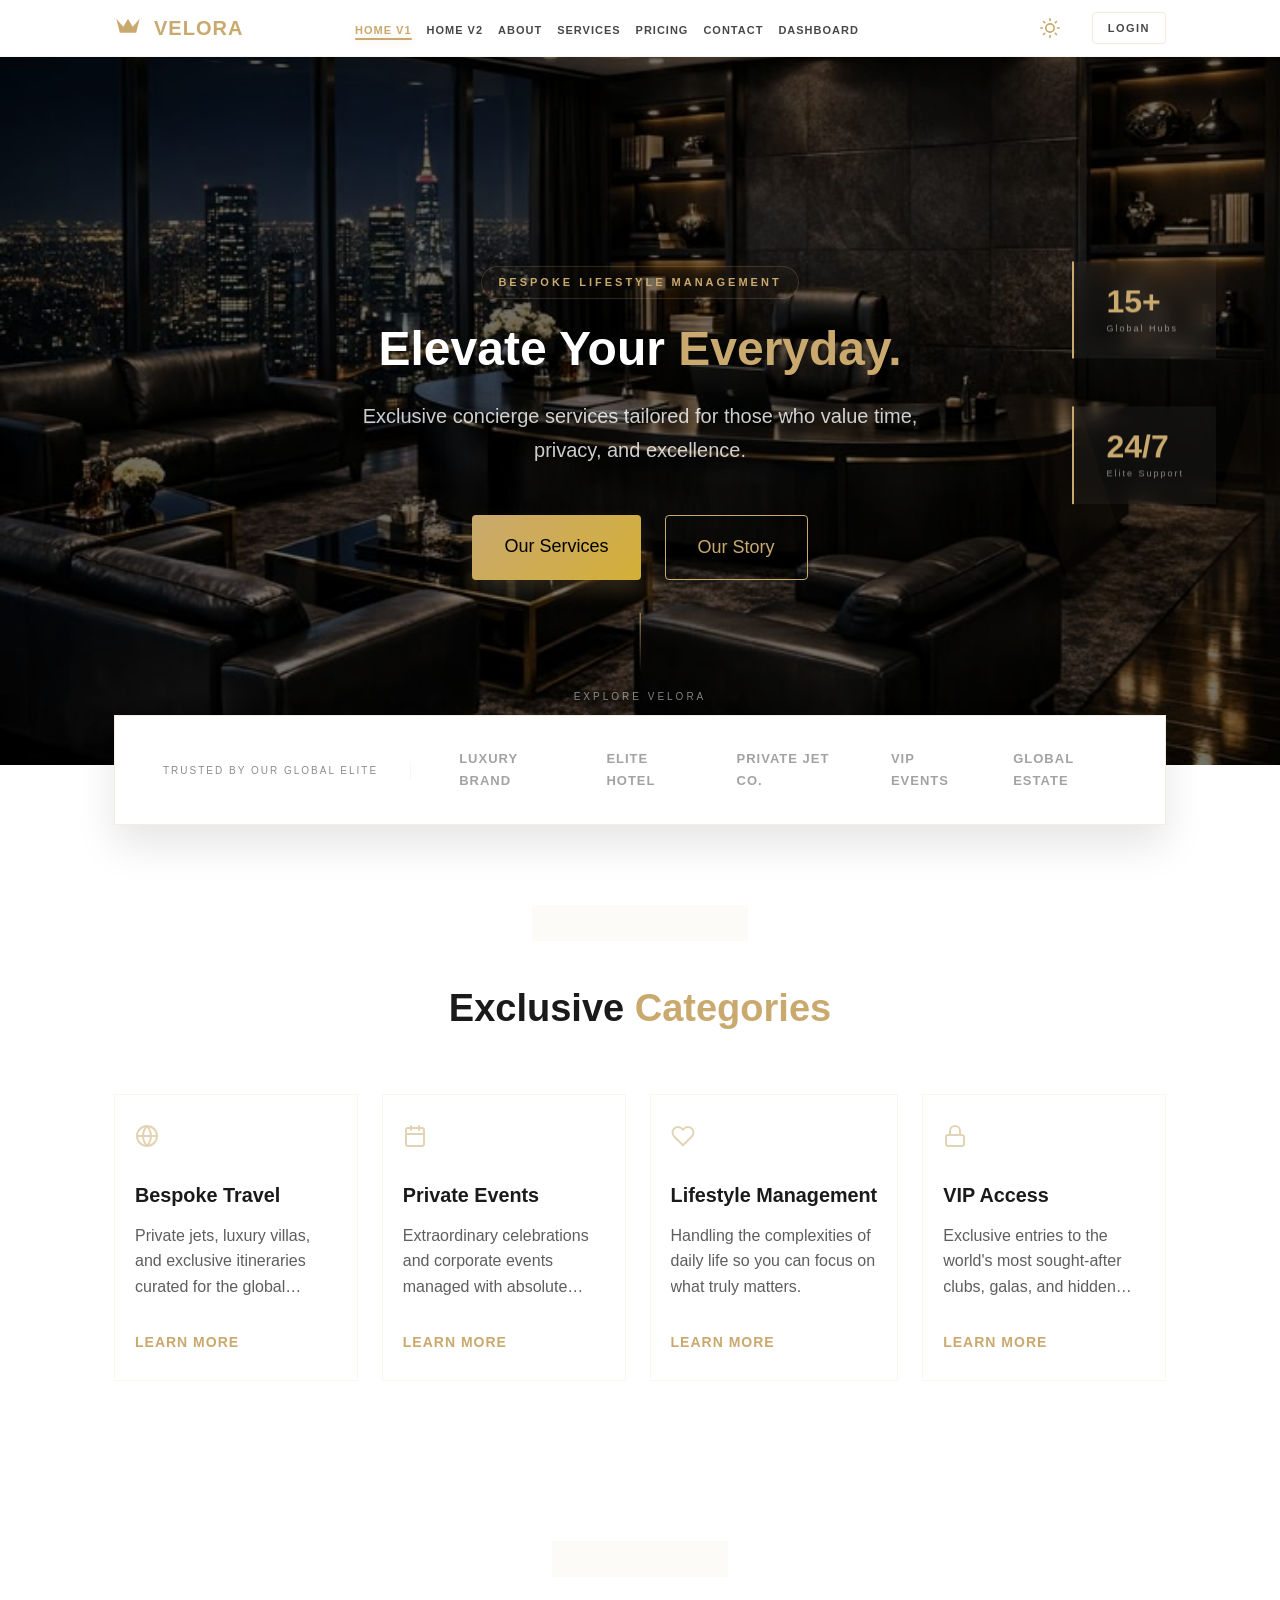
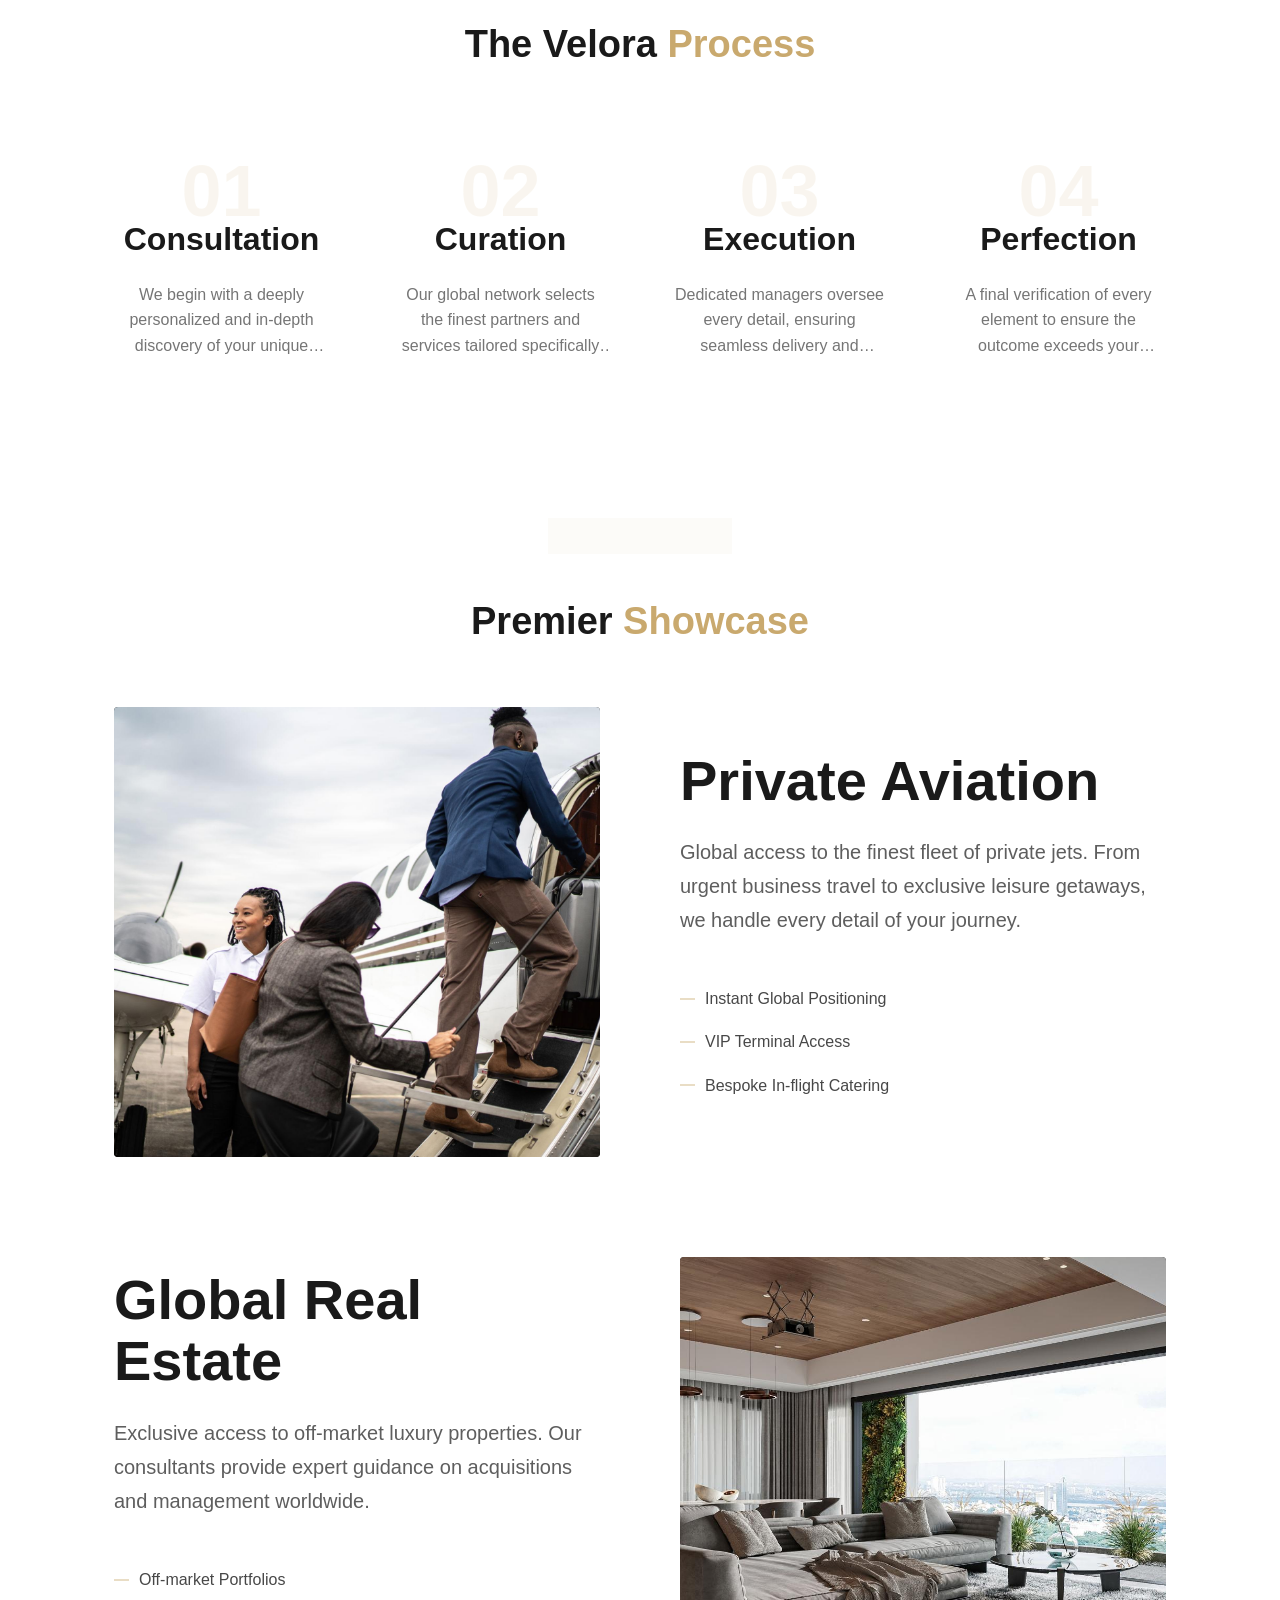
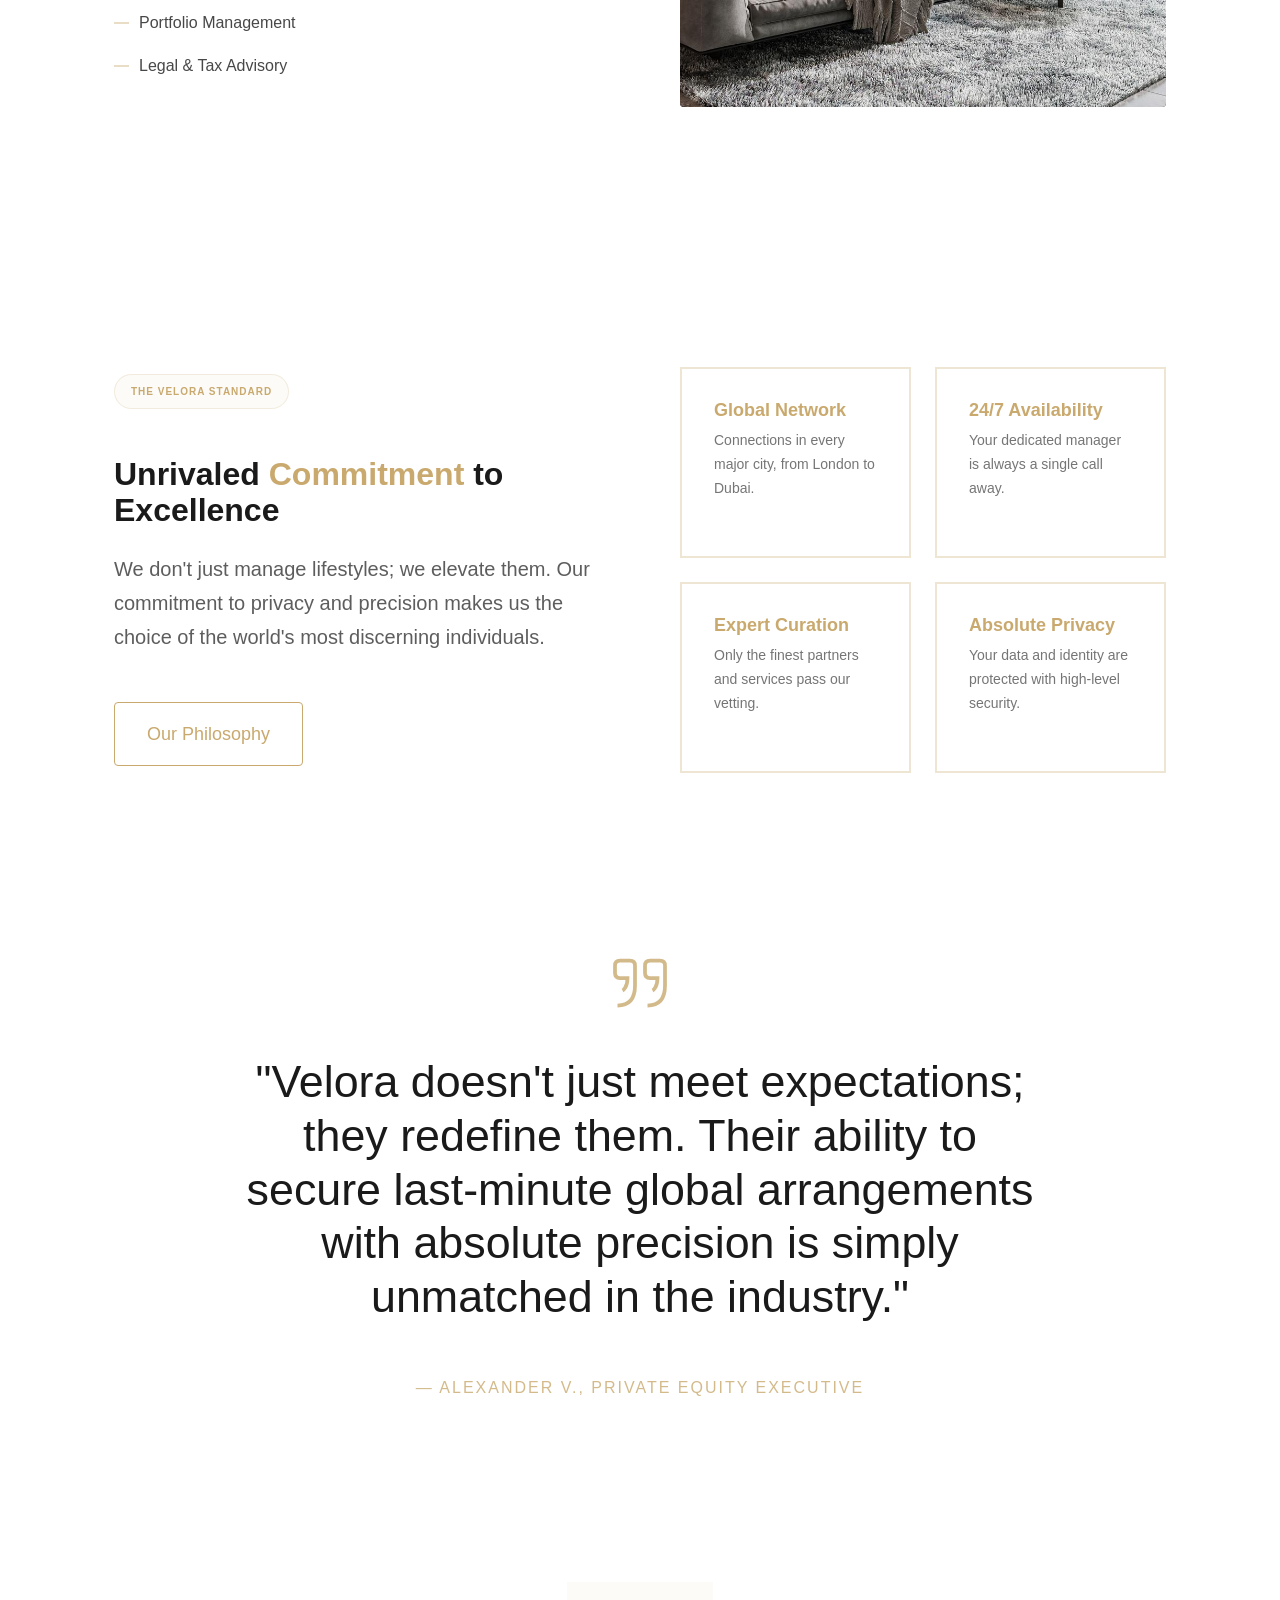
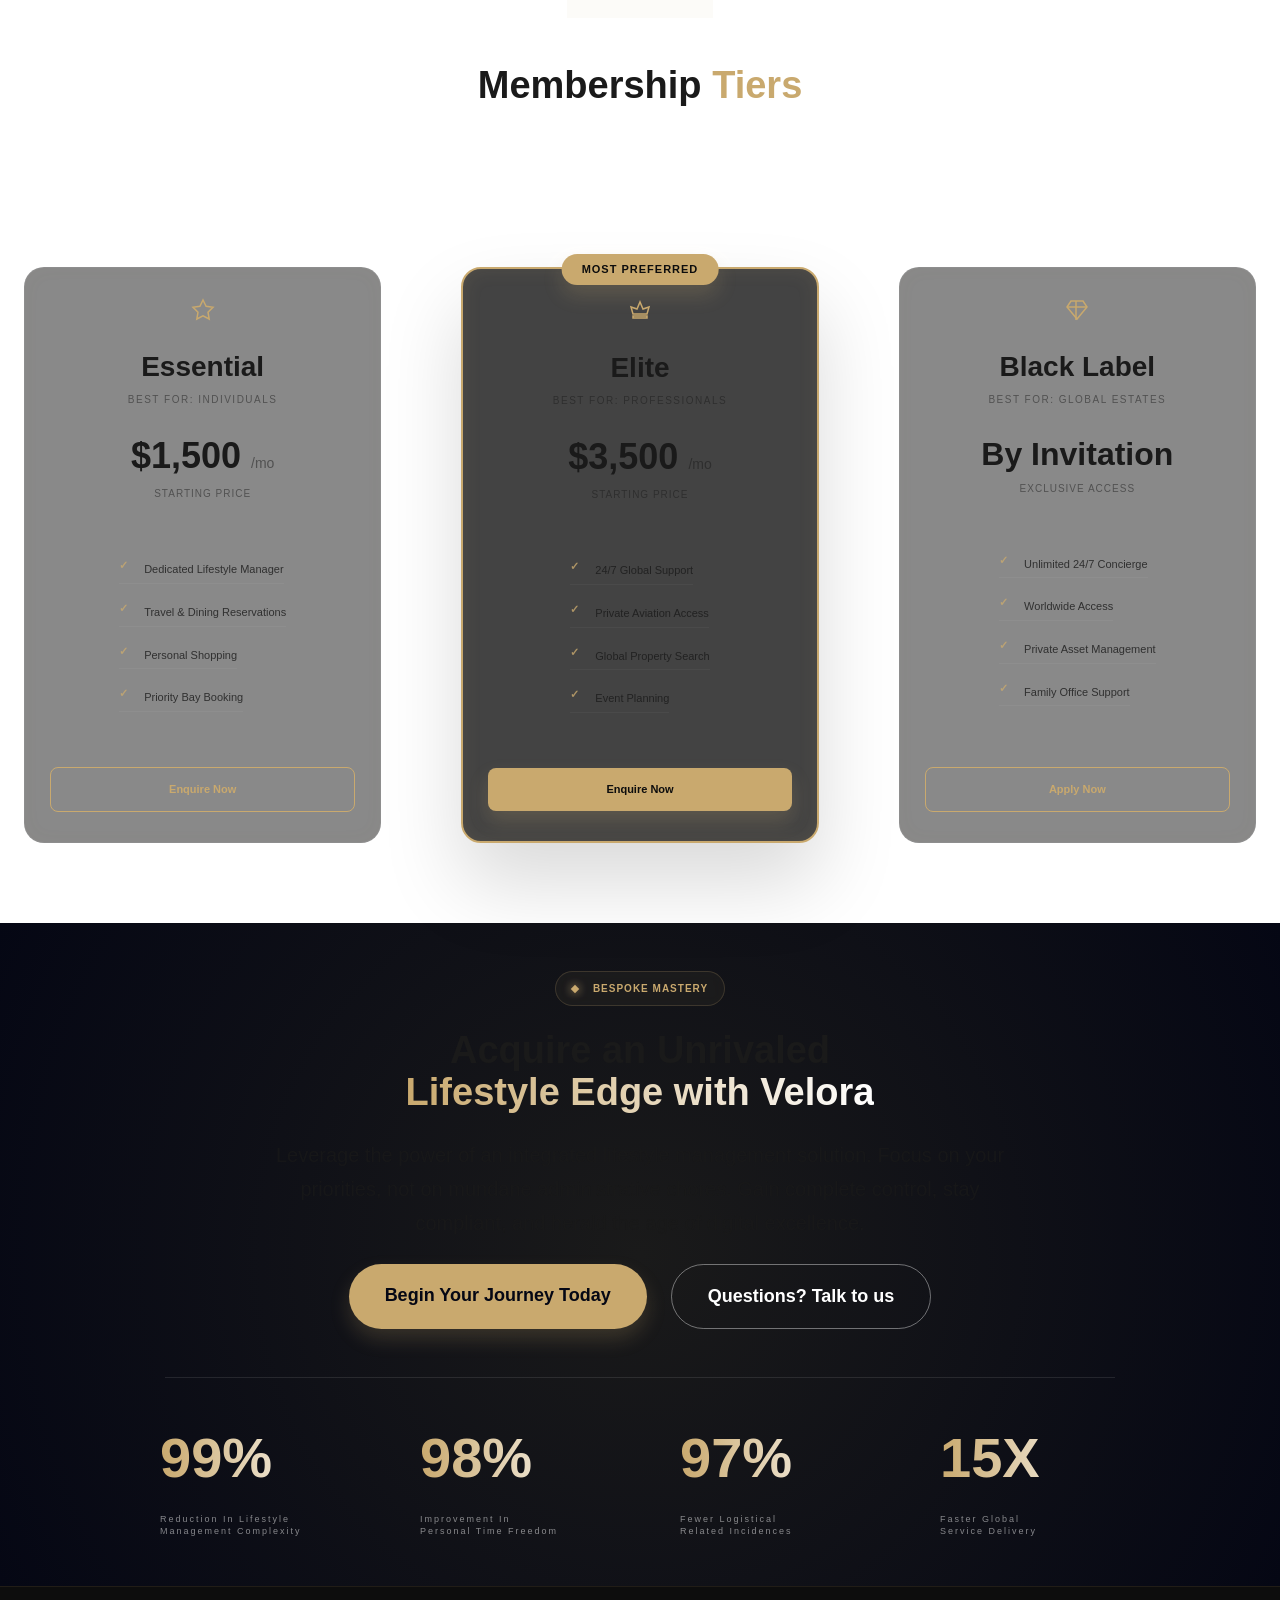
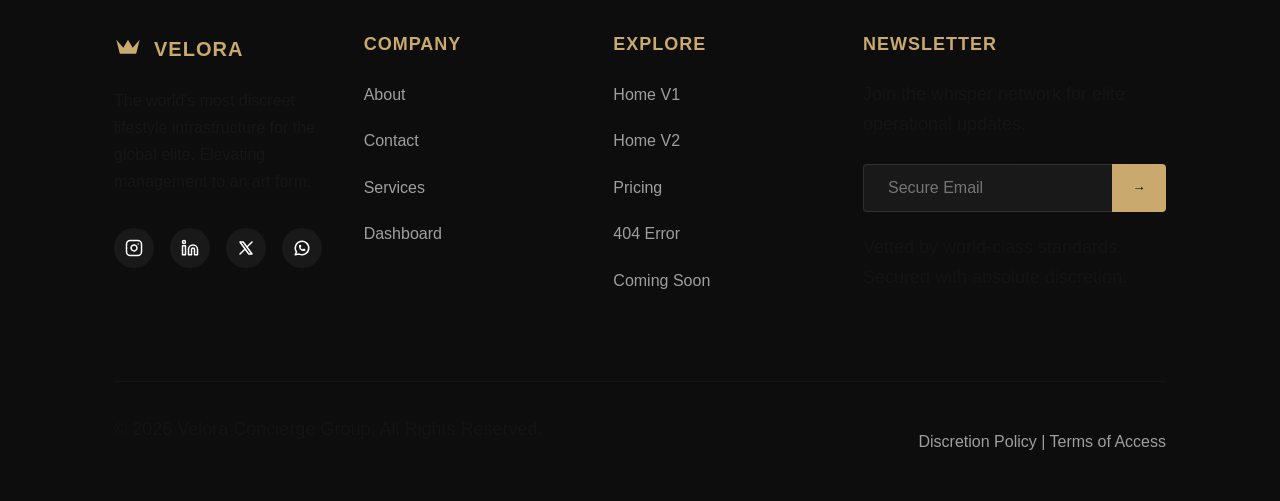
==== commit 3ed0eb07: "Updated login input spacing and UI fixes" ====
--- a/index.html
+++ b/index.html
@@ -247,55 +247,68 @@
                     <h2>Membership <span class="text-gold">Tiers</span></h2>
                 </div>
                 <div class="pricing-grid">
-                    <div class="pricing-card">
-                        <div class="tier-icon">
-                            <svg width="32" height="32" viewBox="0 0 24 24" fill="none" stroke="currentColor" stroke-width="1.5"><polygon points="12 2 15.09 8.26 22 9.27 17 14.14 18.18 21.02 12 17.77 5.82 21.02 7 14.14 2 9.27 8.91 8.26 12 2"></polygon></svg>
+                    <div class="pricing-card alt-layout">
+                        <div class="tier-icon-left">
+                            <svg width="24" height="24" viewBox="0 0 24 24" fill="none" stroke="currentColor" stroke-width="1.5"><polygon points="12 2 15.09 8.26 22 9.27 17 14.14 18.18 21.02 12 17.77 5.82 21.02 7 14.14 2 9.27 8.91 8.26 12 2"></polygon></svg>
                         </div>
                         <h3>Essential</h3>
-                        <div class="price">
-                            <span class="price-label">From</span>
-                            <span class="price-amount">$1,500</span>
-                            <span class="price-duration">/mo</span>
+                        <p class="tier-best-for">BEST FOR: INDIVIDUALS</p>
+                        <div class="price-container">
+                            <div class="price-main">
+                                <span class="price-amount">$1,500</span>
+                                <span class="price-duration">/mo</span>
+                            </div>
+                            <p class="price-sub">Starting price</p>
                         </div>
                         <ul class="pricing-features">
                             <li>Dedicated Lifestyle Manager</li>
                             <li>Travel & Dining Reservations</li>
                             <li>Personal Shopping</li>
+                            <li>Priority Bay Booking</li>
                         </ul>
                         <a href="pages/pricing.html" class="btn btn-outline">Enquire Now</a>
                     </div>
-                    <div class="pricing-card featured">
+                    
+                    <div class="pricing-card alt-layout featured">
                         <div class="card-tag">Most Preferred</div>
-                        <div class="tier-icon">
-                            <svg width="32" height="32" viewBox="0 0 24 24" fill="none" stroke="currentColor" stroke-width="1.5"><path d="M5 15l-2-7 6 2 3-7 3 7 6-2-2 7H5z"></path><path d="M19 19H5v-2h14v2z"></path></svg>
+                        <div class="tier-icon-left">
+                            <svg width="24" height="24" viewBox="0 0 24 24" fill="none" stroke="currentColor" stroke-width="1.5"><path d="M5 15l-2-7 6 2 3-7 3 7 6-2-2 7H5z"></path><path d="M19 19H5v-2h14v2z"></path></svg>
                         </div>
                         <h3>Elite</h3>
-                        <div class="price">
-                            <span class="price-label">From</span>
-                            <span class="price-amount">$3,500</span>
-                            <span class="price-duration">/mo</span>
+                        <p class="tier-best-for">BEST FOR: PROFESSIONALS</p>
+                        <div class="price-container">
+                            <div class="price-main">
+                                <span class="price-amount">$3,500</span>
+                                <span class="price-duration">/mo</span>
+                            </div>
+                            <p class="price-sub">Starting price</p>
                         </div>
                         <ul class="pricing-features">
                             <li>24/7 Global Support</li>
                             <li>Private Aviation Access</li>
                             <li>Global Property Search</li>
-                            <li>Event Planning (Up to 100 guests)</li>
+                            <li>Event Planning </li>
                         </ul>
                         <a href="pages/pricing.html" class="btn btn-primary">Enquire Now</a>
                     </div>
-                    <div class="pricing-card">
-                        <div class="tier-icon">
-                            <svg width="32" height="32" viewBox="0 0 24 24" fill="none" stroke="currentColor" stroke-width="1.5"><path d="M6 3h12l4 6-10 12L2 9z"></path><path d="M11 3v19M2 9h20"></path></svg>
+                    
+                    <div class="pricing-card alt-layout">
+                        <div class="tier-icon-left">
+                            <svg width="24" height="24" viewBox="0 0 24 24" fill="none" stroke="currentColor" stroke-width="1.5"><path d="M6 3h12l4 6-10 12L2 9z"></path><path d="M11 3v19M2 9h20"></path></svg>
                         </div>
                         <h3>Black Label</h3>
-                        <div class="price">
-                            <span class="price-amount" style="font-size: var(--fs-xl);">By Invitation</span>
+                        <p class="tier-best-for">BEST FOR: GLOBAL ESTATES</p>
+                        <div class="price-container">
+                            <div class="price-main">
+                                <span class="price-amount" style="font-size: 32px;">By Invitation</span>
+                            </div>
+                            <p class="price-sub">Exclusive Access</p>
                         </div>
                         <ul class="pricing-features">
                             <li>Unlimited 24/7 Concierge</li>
-                            <li>Worldwide Off-market Access</li>
+                            <li>Worldwide Access</li>
                             <li>Private Asset Management</li>
-                            <li>Full Family Office Support</li>
+                            <li>Family Office Support</li>
                         </ul>
                         <a href="pages/contact.html" class="btn btn-outline">Apply Now</a>
                     </div>
--- a/assets/css/style.css
+++ b/assets/css/style.css
@@ -18,19 +18,19 @@
     --text-color: var(--color-secondary);
     --accent-color: var(--color-primary);
     
-    /* Typography System (FINAL – FIXED) */
+    /* Typography System (HIGH FIDELITY UPGRADE) */
     --font-heading: 'Clash Display', sans-serif;
     --font-body: 'Satoshi', sans-serif;
 
-    --fs-xs: 12px;
-    --fs-sm: 14px;
-    --fs-base: 16px;
-    --fs-md: 18px;
-    --fs-lg: 20px;
-    --fs-xl: 24px;
-    --fs-2xl: 30px;
-    --fs-3xl: 38px;
-    --fs-4xl: 48px; /* MAX 48px */
+    --fs-xs: 14px;
+    --fs-sm: 16px;
+    --fs-base: 18px; /* Standardized Base */
+    --fs-md: 20px;
+    --fs-lg: 24px;
+    --fs-xl: 32px;
+    --fs-2xl: 42px;
+    --fs-3xl: 56px;
+    --fs-4xl: 72px; /* Cinematic Scale */
 
     /* Spacing System (8px base) */
     --space-1: 4px;
@@ -44,9 +44,10 @@
     --space-9: 100px;
     --space-10: 120px;
     --space-12: 160px;
-    --space-20: 180px;
-    --space-24: 220px;
-    --space-28: 240px;
+    --space-20: 200px;
+    --space-24: 240px;
+    --space-28: 280px;
+
 
     /* Breakpoints (from HTML Template Development Guide) */
     --breakpoint-mobile: 640px;
@@ -95,14 +96,55 @@
     font-size: var(--fs-base);
 }
 
+h1, h2, h3, h4, h5, h6 {
+    font-family: var(--font-heading);
+    color: var(--text-color);
+    line-height: 1.1;
+    font-weight: 700; /* Increased Weight */
+}
+
+h1 { font-size: var(--fs-4xl); margin-bottom: var(--space-6); }
+h2 { font-size: var(--fs-3xl); margin-bottom: var(--space-5); }
+h3 { font-size: var(--fs-2xl); margin-bottom: var(--space-4); }
+h4 { font-size: var(--fs-xl); }
+
+p {
+    font-size: var(--fs-base);
+    color: var(--text-color);
+    opacity: 0.85;
+    margin-bottom: var(--space-4);
+}
+
 body {
     font-family: var(--font-body);
     background-color: var(--bg-color);
     color: var(--text-color);
-    line-height: 1.6;
+    line-height: 1.7;
     overflow-x: hidden;
     -webkit-font-smoothing: antialiased;
-}
+    position: relative;
+}
+
+body::before {
+    content: '';
+    position: fixed;
+    top: 0;
+    left: 0;
+    width: 100%;
+    height: 100%;
+    background-image: 
+        radial-gradient(at 0% 0%, rgba(201, 169, 110, 0.05) 0px, transparent 50%),
+        radial-gradient(at 100% 0%, rgba(26, 26, 26, 0.05) 0px, transparent 50%);
+    pointer-events: none;
+    z-index: -1;
+}
+
+.dark-mode body::before {
+    background-image: 
+        radial-gradient(at 0% 0%, rgba(201, 169, 110, 0.08) 0px, transparent 50%),
+        radial-gradient(at 100% 100%, rgba(0, 0, 0, 0.5) 0px, transparent 50%);
+}
+
 
 /* --- Header & Navigation --- */
 header {
@@ -280,6 +322,67 @@
     border-top: 5px solid currentColor;
     transition: transform 0.3s ease;
 }
+
+/* --- Unified Page Hero System --- */
+.page-hero {
+    position: relative;
+    width: 100%;
+    height: 75vh; /* Standardized cinematic height */
+    min-height: 550px;
+    display: flex;
+    align-items: center;
+    justify-content: center;
+    overflow: hidden;
+    padding-top: 100px;
+    background: var(--bg-color);
+}
+
+.page-hero-overlay {
+    position: absolute;
+    top: 0;
+    left: 0;
+    width: 100%;
+    height: 100%;
+    background: radial-gradient(circle at center, transparent 0%, rgba(13, 13, 13, 0.4) 100%);
+    z-index: 1;
+}
+
+.light-mode .page-hero-overlay {
+    background: radial-gradient(circle at center, transparent 0%, rgba(255, 255, 255, 0.4) 100%);
+}
+
+.page-hero-content {
+    position: relative;
+    z-index: 10;
+    text-align: center;
+    width: 100%;
+    max-width: 1000px;
+    padding: 0 20px;
+}
+
+.page-hero-title {
+    font-size: var(--fs-4xl) !important;
+    font-weight: 800 !important;
+    margin-bottom: var(--space-4) !important;
+    letter-spacing: -2px !important;
+    color: var(--text-color);
+}
+
+.page-hero-desc {
+    font-size: var(--fs-md) !important;
+    max-width: 700px;
+    margin: 0 auto var(--space-8) !important;
+    opacity: 0.7;
+    line-height: 1.6;
+}
+
+/* --- Hero Height Standardization --- */
+.about-hero, .services-hero, .pricing-hero, .contact-hero, .hero-v2 {
+    height: 80vh !important; /* Increased from 65vh */
+    min-height: 650px !important;
+}
+
+
 
 .nav-item:hover .dropdown-toggle::after {
     transform: rotate(180deg);
@@ -378,6 +481,31 @@
     gap: var(--space-4);
 }
 
+/* RTL Toggle Desktop */
+.btn-rtl {
+    background: transparent;
+    border: none;
+    font-family: var(--font-body), -apple-system, sans-serif;
+    font-size: 16px;
+    font-weight: 800;
+    cursor: pointer;
+    display: flex;
+    align-items: center;
+    justify-content: center;
+    letter-spacing: 2px;
+    color: var(--color-bg-light);
+    transition: transform 0.2s ease, opacity 0.3s ease;
+}
+
+.light-mode .btn-rtl {
+    color: var(--color-secondary);
+}
+
+.btn-rtl:hover {
+    transform: scale(1.05);
+    opacity: 0.9;
+}
+
 /* Theme Toggle Button */
 .btn-theme {
     background: none;
@@ -453,6 +581,7 @@
     margin: var(--space-4) 0 var(--space-5);
     opacity: 0.7;
     max-width: 300px;
+    font-size: 16px;
 }
 
 .footer-social {
@@ -484,7 +613,7 @@
     color: var(--color-primary);
     margin-bottom: var(--space-4);
     text-transform: uppercase;
-    font-size: var(--fs-sm);
+    font-size: 18px;
     letter-spacing: 1px;
 }
 
@@ -494,7 +623,7 @@
 
 .footer-links ul li a {
     opacity: 0.6;
-    font-size: var(--fs-sm);
+    font-size: 16px;
 }
 
 .footer-links ul li a:hover {
@@ -559,8 +688,8 @@
     display: flex;
     justify-content: space-between;
     align-items: center;
-    font-size: var(--fs-xs);
-    opacity: 0.5;
+    font-size: 16px;
+    opacity: 0.6;
 }
 
 @media (max-width: 991px) {
@@ -581,6 +710,10 @@
 
     .nav-menu.active {
         right: 0;
+    }
+
+    .mobile-only {
+        display: flex !important;
     }
 
     .nav-menu-header {
@@ -642,7 +775,7 @@
     .nav-links-container .nav-link {
         display: block;
         padding: 18px 30px;
-        font-size: 20px;
+        font-size: 14px;
         font-weight: 500;
         color: var(--text-color);
         transition: all 0.3s ease;
@@ -688,7 +821,7 @@
     }
 
     .control-btn span {
-        font-size: 13px;
+        font-size: 14px;
         font-weight: 600;
         text-transform: uppercase;
         letter-spacing: 1.5px;
@@ -706,20 +839,20 @@
         justify-content: center;
         width: 100%;
         height: 52px;
-        background: linear-gradient(135deg, #3b5998, #1e3a8a);
-        color: white;
+        background: var(--color-primary);
+        color: var(--color-bg-dark);
         text-decoration: none;
         border-radius: 8px;
         font-weight: 700;
-        font-size: 16px;
-        box-shadow: 0 10px 20px rgba(30, 58, 138, 0.15);
+        font-size: 14px;
+        box-shadow: 0 10px 20px rgba(201, 169, 110, 0.15);
         transition: all 0.3s ease;
         margin-top: 10px;
     }
 
     .mobile-login-btn:hover {
         transform: translateY(-2px);
-        box-shadow: 0 15px 30px rgba(30, 58, 138, 0.3);
+        box-shadow: 0 15px 30px rgba(201, 169, 110, 0.3);
     }
 
     .dropdown-menu {
@@ -739,7 +872,7 @@
         color: var(--color-primary);
     }
 
-    .nav-actions .nav-link, .nav-actions .btn-theme {
+    .nav-actions .nav-link, .nav-actions .btn-theme, .desktop-only {
         display: none !important;
     }
 
@@ -758,6 +891,8 @@
         flex-direction: column;
         gap: var(--space-3);
         text-align: center;
+        font-size: 9px !important;
+        letter-spacing: 0.5px !important;
     }
 }
 
@@ -806,13 +941,16 @@
 }
 
 .btn-primary {
-    background-color: var(--color-primary);
-    color: var(--color-bg-dark);
+    background: linear-gradient(135deg, var(--color-primary) 0%, #d4af37 100%);
+    color: #000;
+    border: none;
+    box-shadow: 0 10px 20px rgba(201, 169, 110, 0.2);
 }
 
 .btn-primary:hover {
-    background-color: #b8985d; /* Slightly darker gold */
     transform: translateY(-2px);
+    box-shadow: 0 15px 30px rgba(201, 169, 110, 0.3);
+    background: linear-gradient(135deg, #d4af37 0%, var(--color-primary) 100%);
 }
 
 .btn-secondary {
@@ -851,18 +989,19 @@
 
 /* Auth Components */
 .auth-card {
-    background: var(--bg-color);
-    padding: var(--space-7);
-    border-radius: 8px;
-    box-shadow: 0 10px 30px rgba(0,0,0,0.1);
+    background: rgba(26, 26, 26, 0.4);
+    backdrop-filter: blur(20px);
+    border: 1px solid rgba(201, 169, 110, 0.15);
+    padding: var(--space-8);
+    border-radius: 24px;
     width: 100%;
     max-width: 450px;
-    text-align: center;
+    box-shadow: 0 30px 60px rgba(0,0,0,0.4);
 }
 
 .dark-mode .auth-card {
     box-shadow: 0 10px 30px rgba(0,0,0,0.5);
-    background: #141414;
+    background: rgba(26, 26, 26, 0.4);
 }
 
 /* Section 1: Hero V1 */
@@ -1065,6 +1204,14 @@
 }
 
 @media (max-width: 991px) {
+    .hero.v1 {
+        height: auto;
+        min-height: 85vh;
+        padding-bottom: 110px;
+    }
+    .hero-tag {
+        margin-top: 20px;
+    }
     .hero-stats {
         position: relative;
         right: auto;
@@ -1072,7 +1219,8 @@
         transform: none;
         flex-direction: row;
         margin-top: var(--space-7);
-        justify-content: flex-start;
+        justify-content: center;
+        gap: var(--space-4);
     }
     .hero-watermark {
         display: none;
@@ -1149,6 +1297,10 @@
 }
 
 @media (max-width: 991px) {
+    .trusted-by {
+        margin-top: 0;
+        padding-top: var(--space-4);
+    }
     .trusted-container {
         flex-direction: column;
         text-align: center;
@@ -1159,6 +1311,8 @@
         padding-right: 0;
         padding-bottom: var(--space-3);
         border-bottom: 1px solid rgba(201, 169, 110, 0.2);
+        white-space: normal;
+        width: 100%;
     }
     .logo-grid {
         justify-content: center;
@@ -1167,10 +1321,6 @@
 }
 
 @media (max-width: 767px) {
-    .trusted-by {
-        margin-top: 0;
-        padding-top: var(--space-4);
-    }
     .trusted-container {
         padding: var(--space-4);
         margin: 0 15px;
@@ -1470,11 +1620,12 @@
 }
 
 .testimonials blockquote {
-    font-family: var(--font-heading);
-    font-size: var(--fs-3xl);
-    line-height: 1.3;
+    font-size: clamp(32px, 3.5vw, 48px) !important;
+    font-weight: 500;
+    line-height: 1.2;
     margin-bottom: var(--space-6);
-    font-weight: 500;
+    position: relative;
+    z-index: 2;
 }
 
 .testimonials cite {
@@ -1492,10 +1643,14 @@
     background: var(--bg-color);
 }
 
+.memberships .container {
+    max-width: 1600px;
+}
+
 .pricing-grid {
     display: grid;
     grid-template-columns: repeat(3, 1fr);
-    gap: var(--space-6);
+    gap: var(--space-4);
     align-items: stretch;
 }
 
@@ -1508,6 +1663,7 @@
     transition: all 0.4s cubic-bezier(0.165, 0.84, 0.44, 1);
     display: flex;
     flex-direction: column;
+    height: 100%;
     border-radius: 4px;
     box-shadow: inset 0 0 20px rgba(201, 169, 110, 0.03);
 }
@@ -1564,7 +1720,7 @@
 }
 
 .price {
-    margin-bottom: var(--space-6);
+    margin-bottom: var(--space-2);
     display: flex;
     flex-direction: column;
     align-items: center;
@@ -1599,7 +1755,7 @@
     text-align: left;
     display: flex;
     flex-direction: column;
-    justify-content: center;
+    justify-content: flex-start;
 }
 
 .pricing-features li {
@@ -1622,6 +1778,7 @@
     width: auto;
     min-width: 180px;
     margin: 0 auto;
+    margin-top: auto;
     margin-bottom: var(--space-2);
 }
 
@@ -1634,13 +1791,152 @@
 @media (max-width: 991px) {
     .pricing-grid {
         grid-template-columns: 1fr;
-        max-width: 400px;
+        max-width: 600px;
         margin: 0 auto;
         gap: var(--space-8);
     }
     .pricing-card.featured {
         transform: scale(1);
     }
+}
+
+/* Alt Pricing Layout (Left Aligned) */
+.pricing-card.alt-layout {
+    text-align: center;
+    align-items: center;
+    padding: 40px;
+    background: rgba(20, 20, 20, 0.5);
+    border: 1px solid rgba(255, 255, 255, 0.05);
+    border-radius: 20px;
+    height: 100%;
+}
+
+.pricing-card.alt-layout:hover:not(.featured) {
+    border-color: rgba(255, 255, 255, 0.2);
+    transform: translateY(-5px);
+}
+
+.pricing-card.alt-layout.featured {
+    border: 2px solid var(--color-primary);
+    background: rgba(20, 20, 20, 0.8);
+    transform: none; /* Keep equal height */
+}
+
+.pricing-card.alt-layout .tier-icon-left {
+    color: var(--color-primary);
+    margin-bottom: 20px;
+}
+
+.pricing-card.alt-layout h3 {
+    font-family: 'Satoshi', sans-serif;
+    font-size: 28px;
+    font-weight: 700;
+    margin-bottom: 8px;
+    text-transform: none;
+    letter-spacing: normal;
+    opacity: 1;
+}
+
+.pricing-card.alt-layout .tier-best-for {
+    font-size: 10px;
+    text-transform: uppercase;
+    letter-spacing: 1.5px;
+    opacity: 0.5;
+    margin-bottom: 30px;
+}
+
+.pricing-card.alt-layout .price-container {
+    margin-bottom: 30px;
+    width: 100%;
+}
+
+.pricing-card.alt-layout .price-main {
+    display: flex;
+    align-items: baseline;
+    justify-content: center;
+    gap: 10px;
+}
+
+.pricing-card.alt-layout .price-amount {
+    font-family: 'Satoshi', sans-serif;
+    font-size: 36px;
+    font-weight: 700;
+    line-height: 1;
+}
+
+.pricing-card.alt-layout .price-duration {
+    font-size: 14px;
+    opacity: 0.5;
+}
+
+.pricing-card.alt-layout .price-sub {
+    font-size: 10px;
+    text-transform: uppercase;
+    letter-spacing: 1px;
+    opacity: 0.5;
+    margin-top: 10px;
+}
+
+.pricing-card.alt-layout .pricing-features {
+    margin: 0 auto 40px auto;
+    padding: 0;
+    width: fit-content;
+    align-items: flex-start;
+    text-align: left;
+}
+
+.pricing-card.alt-layout .pricing-features li {
+    padding-left: 30px;
+    margin-bottom: 15px;
+    font-size: 14px;
+    opacity: 0.8;
+    position: relative;
+}
+
+.pricing-card.alt-layout .pricing-features li::before {
+    content: '✓';
+    position: absolute;
+    left: 0;
+    top: 2px;
+    color: var(--color-primary);
+    font-weight: 900;
+}
+
+.pricing-card.alt-layout .btn {
+    width: 100%;
+    min-width: 100%;
+    margin: auto 0 0 0;
+    padding: 15px;
+    border-radius: 8px;
+    font-size: 14px;
+    font-weight: 600;
+    text-align: center;
+}
+
+.pricing-card.alt-layout.featured .btn {
+    background: var(--color-primary);
+    color: var(--color-bg-dark);
+    border: none;
+}
+
+.pricing-card.alt-layout.featured .btn:hover {
+    background: #b8985d;
+}
+
+.pricing-card.alt-layout .card-tag {
+    position: absolute;
+    top: -15px;
+    left: 50%;
+    transform: translateX(-50%);
+    background: var(--color-primary);
+    color: var(--color-bg-dark);
+    font-size: 11px;
+    text-transform: uppercase;
+    padding: 6px 20px;
+    font-weight: 800;
+    letter-spacing: 1px;
+    border-radius: 100px;
+    white-space: nowrap;
 }
 
 /* Section 9: Final CTA - New Industrial Aesthetic (Ref SS) */
@@ -1724,9 +2020,10 @@
 }
 
 .cta-stat-item {
-    flex: 1;
+    flex: 0 0 auto;
+    width: 220px;
     text-align: left;
-    padding: 0 var(--space-2);
+    padding: 0;
 }
 
 .stat-val {
@@ -1740,11 +2037,13 @@
 }
 
 .stat-label {
-    font-size: 11px;
-    opacity: 0.6;
-    line-height: 1.5;
+    font-size: 12px;
+    opacity: 0.7;
+    line-height: 1.4;
     text-transform: capitalize;
     font-weight: 400;
+    display: block;
+    max-width: 220px;
 }
 
 .cta-stat-divider {
@@ -1763,6 +2062,9 @@
     .cta-stat-divider {
         display: none;
     }
+    .cta-stat-item {
+        width: auto;
+    }
 }
 
 @media (max-width: 640px) {
@@ -1779,6 +2081,10 @@
     }
     .cta-stat-item {
         text-align: center;
+        width: auto;
+    }
+    .stat-label {
+        margin: 0 auto;
     }
 }
 
@@ -1807,18 +2113,18 @@
 }
 
 .hero-v2-content h1 {
-    font-size: 48px; /* Standardized to 48px */
-    line-height: 1;
-    margin-bottom: var(--space-5);
+    font-size: clamp(28px, 4.5vw, 48px); /* Fluid scale from desktop to mobile */
+    line-height: 1.1;
+    margin-bottom: var(--space-4);
     font-weight: 700;
     color: var(--text-color);
 }
 
 .hero-v2-content p {
-    font-size: var(--fs-md);
+    font-size: clamp(14px, 1.8vw, 18px);
     max-width: 500px;
     opacity: 0.8;
-    margin-bottom: var(--space-7);
+    margin-bottom: var(--space-5);
     line-height: 1.6;
 }
 
@@ -2021,77 +2327,101 @@
     opacity: 0.7;
 }
 
-/* Home V2: Section 4 - Spotlight */
-.spotlight-section {
-    margin-top: var(--space-10);
-}
-
-.spotlight-grid {
+/* Home V2: Section 4 - Discover Excellence (Minimalist Redesign) */
+.discover-excellence-section {
+    background: #080808;
+    border-top: 1px solid rgba(255, 255, 255, 0.05);
+}
+
+.excellence-grid-minimal {
     display: grid;
-    grid-template-columns: 1fr 1.2fr;
-    gap: var(--space-10);
-    align-items: center;
-}
-
-.spotlight-list {
-    display: flex;
-    flex-direction: column;
-}
-
-.spotlight-list .section-tag {
-    margin-top: var(--space-4);
-    width: fit-content;
-}
-
-.spotlight-item {
-    padding: var(--space-4) 0;
-    border-bottom: 1px solid rgba(255, 255, 255, 0.1);
-    cursor: pointer;
-    transition: all 0.4s ease;
-    opacity: 0.4;
-}
-
-.spotlight-item:hover, .spotlight-item.active {
-    opacity: 1;
-    padding-left: var(--space-4);
-}
-
-.spotlight-num {
+    grid-template-columns: repeat(4, 1fr);
+    gap: var(--space-4);
+}
+
+.excellence-item {
+    background: rgba(255, 255, 255, 0.02);
+    border: 1px solid rgba(255, 255, 255, 0.05);
+    padding: 20px;
+    border-radius: 8px;
+    transition: all 0.4s cubic-bezier(0.165, 0.84, 0.44, 1);
+    position: relative;
+    overflow: hidden;
+}
+
+.excellence-icon-box {
+    width: 50px;
+    height: 50px;
+    margin-bottom: var(--space-6);
+    color: var(--color-primary);
+    transition: transform 0.4s ease;
+}
+
+.excellence-svg {
+    width: 100%;
+    height: 100%;
+}
+
+.excellence-num {
     font-size: 10px;
     color: var(--color-primary);
-    margin-bottom: 5px;
+    opacity: 0.5;
+    letter-spacing: 2px;
     display: block;
-}
-
-.spotlight-item h3 {
-    font-size: var(--fs-2xl);
     margin-bottom: var(--space-2);
 }
 
-.spotlight-content {
-    max-height: 0;
-    overflow: hidden;
-    transition: all 0.5s ease;
-    font-size: var(--fs-sm);
-    opacity: 0.7;
-    line-height: 1.6;
-}
-
-.spotlight-item.active .spotlight-content {
-    max-height: 100px;
-    margin-top: var(--space-3);
-}
-
-.spotlight-visual {
-    height: 700px;
-    perspective: 1000px;
-}
-
-.spotlight-visual .luxury-placeholder {
-    height: 100%;
-    transition: all 0.8s cubic-bezier(0.165, 0.84, 0.44, 1);
-    transform: rotateY(-5deg);
-    box-shadow: 20px 40px 80px rgba(0,0,0,0.5);
+.excellence-item h3 {
+    font-size: 18px;
+    white-space: nowrap;
+    color: white;
+    margin-bottom: var(--space-4);
+    font-weight: 600;
+}
+
+.excellence-item p {
+    font-size: 16px;
+    line-height: 1.7;
+    color: rgba(255, 255, 255, 0.5);
+    margin-bottom: var(--space-6);
+    min-height: 100px;
+}
+
+.excellence-btn {
+    font-size: 12px;
+    color: white;
+    text-decoration: none;
+    display: flex;
+    align-items: center;
+    gap: 8px;
+    font-weight: 700;
+    letter-spacing: 1px;
+    text-transform: uppercase;
+    transition: gap 0.3s ease;
+}
+
+.excellence-btn .btn-arrow {
+    color: var(--color-primary);
+    transition: transform 0.3s ease;
+}
+
+.excellence-item:hover {
+    background: rgba(255, 255, 255, 0.04);
+    border-color: rgba(201, 169, 110, 0.3);
+    transform: translateY(-5px);
+    box-shadow: 0 20px 40px rgba(0,0,0,0.3);
+}
+
+.excellence-item:hover .excellence-icon-box {
+    transform: scale(1.1) rotate(5deg);
+}
+
+.excellence-item:hover .excellence-btn {
+    gap: 12px;
+}
+
+.excellence-item:hover .btn-arrow {
+    transform: translateX(3px);
 }
 
 @media (max-width: 991px) {
@@ -2255,27 +2585,123 @@
 }
 
 .app-interface {
-    padding: var(--space-6) var(--space-4);
+    padding: var(--space-6) var(--space-5);
     color: white;
 }
 
 .app-header {
-    font-size: var(--fs-md);
+    margin-bottom: var(--space-6);
+}
+
+.app-welcome-wrap {
+    display: flex;
+    align-items: center;
+    gap: 10px;
+}
+
+.app-welcome-wrap span {
+    font-size: 14px;
     font-weight: 700;
-    margin-bottom: var(--space-6);
+}
+
+.app-section-label {
+    font-size: 9px;
+    text-transform: uppercase;
+    letter-spacing: 1px;
+    opacity: 0.4;
+    margin-bottom: 12px;
+    margin-top: 24px;
 }
 
 .app-stats {
     display: flex;
     flex-direction: column;
-    gap: 15px;
+    gap: 10px;
 }
 
 .app-stat {
     background: rgba(255, 255, 255, 0.05);
-    padding: 15px;
+    padding: 12px 15px;
     border-radius: 12px;
-    font-size: 12px;
+    display: flex;
+    align-items: center;
+    gap: 15px;
+}
+
+.stat-icon {
+    font-size: 16px;
+    color: var(--color-primary);
+}
+
+.stat-info {
+    display: flex;
+    flex-direction: column;
+}
+
+.stat-label {
+    font-size: 9px;
+    opacity: 0.5;
+}
+
+.stat-value {
+    font-size: 14px;
+    font-weight: 700;
+}
+
+.app-asset-list {
+    display: flex;
+    flex-direction: column;
+    gap: 8px;
+}
+
+.app-asset {
+    display: flex;
+    justify-content: space-between;
+    align-items: center;
+    padding: 10px 0;
+    border-bottom: 1px solid rgba(255, 255, 255, 0.05);
+}
+
+.asset-name {
+    font-size: 11px;
+    opacity: 0.8;
+}
+
+.asset-status {
+    font-size: 9px;
+    color: var(--color-primary);
+    background: rgba(201, 169, 110, 0.1);
+    padding: 2px 8px;
+    border-radius: 50px;
+}
+
+.app-security-bar {
+    margin-top: 10px;
+}
+
+.security-progress {
+    height: 3px;
+    background: rgba(255, 255, 255, 0.1);
+    border-radius: 10px;
+    position: relative;
+    margin-bottom: 8px;
+    overflow: hidden;
+}
+
+.security-progress::after {
+    content: '';
+    position: absolute;
+    top: 0;
+    left: 0;
+    width: 85%;
+    height: 100%;
+    background: var(--color-primary);
+}
+
+.security-text {
+    font-size: 9px;
+    opacity: 0.5;
+    display: block;
 }
 
 .floating-node {
@@ -2478,7 +2904,7 @@
     display: flex;
     align-items: center;
     justify-content: center;
-    background: #050714;
+    background: var(--bg-dark); /* Replaced #050714 with default dark bg */
     overflow: hidden;
     padding: var(--space-6) 0;
 }
@@ -2498,29 +2924,20 @@
 }
 
 .portal-orb-1 {
-    width: 800px;
-    height: 800px;
-    background: radial-gradient(circle, #4A1E99, transparent 70%);
-    top: -20%;
-    right: -10%;
+    display: none; /* Removed purple orb for default look */
 }
 
 .portal-orb-2 {
-    width: 600px;
-    height: 600px;
-    background: radial-gradient(circle, #2D68F1, transparent 70%);
-    bottom: -15%;
-    left: -10%;
-    animation-delay: -5s;
+    display: none; /* Removed blue orb for default look */
 }
 
 .portal-orb-3 {
     width: 500px;
     height: 500px;
-    background: radial-gradient(circle, #C9A96E, transparent 70%);
+    background: radial-gradient(circle, rgba(201, 169, 110, 0.1), transparent 70%);
     top: 40%;
     left: 20%;
-    opacity: 0.2;
+    opacity: 0.1;
     animation-delay: -10s;
 }
 
@@ -2565,7 +2982,7 @@
     background: #FFFFFF;
     padding: 8px 8px 8px 32px;
     border-radius: 100px;
-    color: #2D68F1;
+    color: #0a0a0a;
     font-weight: 700;
     text-decoration: none;
     transition: all 0.4s cubic-bezier(0.23, 1, 0.32, 1);
@@ -2575,7 +2992,7 @@
 .pill-icon-circle {
     width: 46px;
     height: 46px;
-    background: #2D68F1;
+    background: var(--color-primary);
     border-radius: 50%;
     display: flex;
     align-items: center;
@@ -2644,8 +3061,8 @@
 
 .about-hero-grid {
     display: grid;
-    grid-template-columns: 1.1fr 0.9fr;
-    gap: var(--space-10);
+    grid-template-columns: 1.1fr 1fr;
+    gap: var(--space-7); /* Reduced from 120px */
     align-items: center;
 }
 
@@ -2675,7 +3092,7 @@
 /* Visual Atmospheric Effects */
 .about-hero-visual {
     position: relative;
-    height: 600px;
+    height: 550px; /* Reduced from 700px */
     transform-style: preserve-3d;
     margin-top: var(--space-6);
 }
@@ -2794,6 +3211,40 @@
     height: 600px;
 }
 
+.philosophy-axioms {
+    margin-top: var(--space-7);
+    display: flex;
+    flex-direction: column;
+    gap: var(--space-5);
+}
+
+.axiom {
+    display: flex;
+    gap: var(--space-4);
+    align-items: flex-start;
+}
+
+.axiom-num {
+    font-size: 13px;
+    font-weight: 700;
+    color: var(--color-primary);
+    opacity: 0.8;
+    margin-top: 4px;
+}
+
+.axiom-info strong {
+    display: block;
+    font-size: 18px;
+    margin-bottom: 4px;
+    color: white;
+}
+
+.axiom-info p {
+    font-size: 16px;
+    opacity: 0.6;
+    margin: 0;
+}
+
 .philosophy-quote {
     margin-top: var(--space-7);
     font-size: var(--fs-xl);
@@ -3425,14 +3876,14 @@
 
 /* --- Auth Page Styles --- */
 .auth-card {
-    background: rgba(13, 13, 13, 0.9);
-    border: 1px solid rgba(201, 169, 110, 0.2);
-    border-radius: 16px;
-    padding: var(--space-8) var(--space-6);
+    background: rgba(26, 26, 26, 0.4);
+    backdrop-filter: blur(20px);
+    border: 1px solid rgba(201, 169, 110, 0.15);
+    padding: var(--space-8);
+    border-radius: 24px;
     width: 100%;
-    max-width: 450px;
-    box-shadow: 0 40px 100px rgba(0,0,0,0.5);
-    transition: all 0.4s ease;
+    max-width: 550px;
+    box-shadow: 0 30px 60px rgba(0,0,0,0.4);
 }
 
 .light-mode .auth-card {
@@ -3442,17 +3893,18 @@
 }
 
 .auth-header {
-    margin-bottom: var(--space-5); /* Reduced */
+    margin-bottom: var(--space-8);
 }
 
 .auth-title {
     font-family: "Clash Display", sans-serif;
-    font-size: var(--fs-2xl);
-    margin-bottom: var(--space-2);
+    font-size: var(--fs-2xl) !important;
+    font-weight: 800;
+    margin-bottom: 10px;
 }
 
 .auth-subtitle {
-    font-size: var(--fs-sm);
+    font-size: var(--fs-base) !important;
     opacity: 0.6;
 }
 
@@ -3463,10 +3915,12 @@
 
 .form-group label {
     display: block;
-    font-size: 10px;
+    font-size: 11px;
+    font-weight: 700;
     letter-spacing: 2px;
-    margin-bottom: 8px;
-    opacity: 0.8;
+    color: var(--color-primary);
+    margin-bottom: 12px;
+    opacity: 0.9;
 }
 
 .input-wrapper {
@@ -3485,10 +3939,10 @@
     width: 100%;
     background: rgba(255, 255, 255, 0.05);
     border: 1px solid rgba(255, 255, 255, 0.1);
-    border-radius: 4px;
-    padding: 12px 15px 12px 45px;
+    border-radius: 8px;
+    padding: 16px 20px 16px 55px; /* Increased Padding */
     color: #fff;
-    font-size: var(--fs-sm);
+    font-size: var(--fs-base); /* Increased from fs-sm */
     transition: all 0.3s ease;
 }
 
@@ -3497,6 +3951,7 @@
     border-color: #eee;
     color: #000;
 }
+
 
 .input-wrapper input:focus {
     border-color: var(--color-primary);
@@ -3521,8 +3976,8 @@
     display: flex;
     justify-content: space-between;
     align-items: center;
-    margin-bottom: var(--space-5); /* Reduced */
-    font-size: 11px;
+    margin-bottom: var(--space-6);
+    font-size: var(--fs-sm); /* Increased from 11px */
 }
 
 .forgot-link {
@@ -3540,24 +3995,10 @@
     margin: var(--space-6) 0; /* Reduced */
 }
 
-.auth-divider::before {
-    content: '';
-    position: absolute;
-    top: 50%;
-    left: 0;
-    width: 100%;
-    height: 1px;
-    background: rgba(255, 255, 255, 0.05);
-}
-
-.light-mode .auth-divider::before {
-    background: #eee;
-}
-
 .auth-divider span {
     position: relative;
-    background: #0d0d0d;
-    padding: 0 15px;
+    background: transparent;
+    padding: 0;
     font-size: 9px;
     letter-spacing: 2px;
     opacity: 0.5;
@@ -3918,9 +4359,45 @@
 }
 
 .service-feature-list li:hover .feature-desc {
-    max-height: 150px;
-    opacity: 0.7;
-    margin-top: 4px;
+    max-height: 200px;
+    opacity: 0.8;
+}
+
+/* Standard Service List (Normal Layout) */
+.service-list-standard {
+    list-style: none;
+    padding: 0;
+    display: flex;
+    flex-direction: column;
+    gap: var(--space-6);
+    margin: var(--space-6) 0;
+}
+
+.service-list-standard li {
+    padding-bottom: var(--space-6);
+    border-bottom: none;
+}
+
+.service-list-standard li:last-child {
+    border-bottom: none;
+}
+
+.service-list-standard li strong {
+    display: block;
+    font-size: 22px;
+    color: var(--color-primary);
+    margin-bottom: 8px;
+    font-family: 'Satoshi', sans-serif;
+    letter-spacing: 1px;
+}
+
+.service-list-standard .feature-desc {
+    display: block;
+    max-height: none !important;
+    opacity: 1 !important;
+    font-size: 18px;
+    line-height: 1.6;
+    color: #FFFFFF;
 }
 
 .service-visual .luxury-placeholder {
@@ -4579,14 +5056,14 @@
 
 .activation-info h4 {
     font-family: 'Clash Display', sans-serif;
-    font-size: 18px; /* Increased from 16px */
+    font-size: 22px;
     color: var(--color-primary);
     margin-bottom: 5px;
     letter-spacing: 1px;
 }
 
 .activation-info p {
-    font-size: 14px; /* Increased from 12px */
+    font-size: 16px;
     opacity: 0.6;
     line-height: 1.5;
 }
@@ -4670,8 +5147,8 @@
 }
 
 .axiom-list {
-    display: flex;
-    flex-direction: column;
+    margin-top: var(--space-8);
+    display: grid;
     gap: var(--space-6);
 }
 
@@ -4699,7 +5176,7 @@
 }
 
 .axiom-desc {
-    font-size: 14px;
+    font-size: 18px;
     opacity: 0.6;
     line-height: 1.6;
 }
@@ -4741,6 +5218,13 @@
     background: radial-gradient(circle at 100% 0%, rgba(201, 169, 110, 0.05) 0%, transparent 50%);
 }
 
+.about-hero-grid {
+    display: grid;
+    grid-template-columns: 1fr 1fr;
+    gap: var(--space-10);
+    align-items: center;
+}
+
 .pricing-hero {
     padding-top: 180px !important;
     min-height: 65vh;
@@ -4749,12 +5233,27 @@
     background: radial-gradient(circle at 100% 0%, rgba(201, 169, 110, 0.05) 0%, transparent 50%);
 }
 
-.pricing-hero-grid {
+.pricing-hero-grid, .services-hero-grid {
     display: grid;
-    grid-template-columns: 1.2fr 0.8fr;
-    gap: var(--space-10);
-    align-items: center;
-}
+    grid-template-columns: 1.1fr 0.9fr;
+    gap: var(--space-8);
+    align-items: center;
+}
+
+.services-hero-content {
+    text-align: left !important;
+}
+
+.services-hero-content h1 {
+    font-size: 48px !important;
+    text-align: left !important;
+}
+
+.services-hero-content .hero-actions {
+    justify-content: flex-start !important;
+}
+
+
 
 .pricing-hero-content {
     text-align: left !important;
@@ -4772,7 +5271,7 @@
     font-size: 18px;
     opacity: 0.7;
     max-width: 550px;
-    margin: 0 0 var(--space-8) 0;
+    margin: 0 0 var(--space-4) 0;
     line-height: 1.6;
 }
 
@@ -4789,7 +5288,7 @@
     backdrop-filter: blur(30px);
     border: 1px solid rgba(201, 169, 110, 0.4);
     border-radius: 30px;
-    padding: var(--space-8);
+    padding: var(--space-4);
     width: 100%;
     max-width: 380px;
     position: relative;
@@ -4806,7 +5305,7 @@
     display: flex;
     justify-content: space-between;
     align-items: center;
-    margin-bottom: var(--space-6);
+    margin-bottom: var(--space-4);
 }
 
 .blueprint-status {
@@ -4959,6 +5458,13 @@
     align-items: center;
     background: radial-gradient(circle at 0% 0%, rgba(201, 169, 110, 0.05) 0%, transparent 50%);
     margin-bottom: var(--space-8); /* Refined sectional buffer */
+}
+
+.about-hero-grid {
+    display: grid;
+    grid-template-columns: 1.1fr 1fr;
+    gap: var(--space-7); /* Reduced from 120px */
+    align-items: center;
 }
 
 .contact-hero-grid {
@@ -5492,8 +5998,6 @@
     color: var(--text-color);
 }
 
-
-
 .discretion-visual {
     height: 500px;
     display: flex;
@@ -5858,7 +6362,8 @@
     font-weight: 500;
 }
 
-.theme-switch {
+.theme-switch,
+.rtl-switch {
     justify-content: space-between;
 }
 
@@ -6421,6 +6926,22 @@
 
 .light-mode input:checked + .slider {
     background-color: var(--color-primary);
+}
+
+/* Pricing Page Activation Nodes Light Mode */
+.light-mode .activation-node {
+    background: #fff !important;
+    border: 1px solid rgba(0, 0, 0, 0.08) !important;
+    box-shadow: 0 4px 12px rgba(0, 0, 0, 0.03) !important;
+}
+
+.light-mode .activation-node p {
+    color: rgba(0, 0, 0, 0.5) !important;
+}
+
+.light-mode .btn-activate {
+    background: rgba(0, 0, 0, 0.02) !important;
+    color: var(--color-primary) !important;
 }
 
 /* --- Dashboard Sector Components --- */
@@ -7198,6 +7719,7 @@
     .pricing-tier { font-size: 11px !important; letter-spacing: 2px !important; }
     .pricing-price { font-size: 36px !important; }
     .pricing-features li { font-size: 11px !important; padding: 4px 0 !important; }
+    .pricing-card.alt-layout .pricing-features li { padding-left: 25px !important; }
     .pricing-card .btn { min-width: 100% !important; padding: 12px !important; font-size: 11px !important; }
 
     /* Dashboard Tactical Shrink (1024px) */
@@ -7210,11 +7732,46 @@
     .asset-hero-img { height: 220px !important; }
     .vault-item-img { height: 180px !important; }
     .telemetry-grid { gap: 10px !important; }
-}
+
+    /* CTA Stats Balancing */
+    .cta-stats-row { max-width: 950px !important; margin: 40px auto 0 !important; gap: 40px !important; }
+    .cta-stat-item { width: 180px !important; }
+    .stat-label { max-width: 180px !important; }
+
+    /* Home V2 Digital Portal Stability (1024px - 1440px) */
+    .hero-v2-widget { 
+        left: auto !important; 
+        right: 20px !important; 
+        bottom: 10% !important; 
+        width: 260px !important; 
+        transform: scale(0.9);
+        transform-origin: bottom right;
+    }
+
+    /* Services Page Section Spacing (1024px - 1368px+) */
+    .service-section {
+        padding: 60px 0 !important;
+        margin-top: 0 !important;
+        margin-bottom: 0 !important;
+    }
+}
+
+
 
 /* Global Desktop Balancing (Shared) */
-@media (min-width: 992px) {
-    .container { margin: 0 auto !important; }
+@media (max-width: 767px) {
+    :root {
+        --fs-xs: 12px;
+        --fs-sm: 14px;
+        --fs-base: 15px;
+        --fs-md: 17px;
+        --fs-lg: 20px;
+        --fs-xl: 24px;
+        --fs-2xl: 30px;
+        --fs-3xl: 38px;
+        --fs-4xl: 44px;
+    }
+    .mobile-only { display: block !important; }
     header .container { width: 100% !important; max-width: 1300px !important; }
     .pricing-grid { margin: 0 auto !important; max-width: 1100px; }
     .logo-grid, .footer-grid { margin: 0 auto !important; }
@@ -7227,10 +7784,10 @@
     .dashboard-content { height: 100vh !important; overflow-y: auto !important; }
     
     /* About Hero Desktop Stability */
-    .about-hero-grid { gap: 120px !important; }
+    .about-hero-grid { gap: var(--space-5) !important; }
     .about-hero-title { font-size: 48px !important; line-height: 1 !important; margin-bottom: 30px !important; }
     .about-hero-desc { max-width: 500px !important; font-size: 16px !important; opacity: 0.7; }
-    .about-hero-visual { height: 650px !important; }
+    .about-hero-visual { height: 500px !important; }
     .node-a { right: 20px !important; top: 15% !important; }
     .node-b { left: 40px !important; bottom: 15% !important; top: auto !important; }
     .about-hero-badge { 
@@ -7248,6 +7805,15 @@
 
 /* --- TIER 3: TABLET (768px - 991px) --- */
 @media (max-width: 991px) and (min-width: 768px) {
+    :root {
+        --fs-base: 16px;
+        --fs-md: 18px;
+        --fs-lg: 22px;
+        --fs-xl: 28px;
+        --fs-2xl: 34px;
+        --fs-3xl: 44px;
+        --fs-4xl: 56px;
+    }
     .container { max-width: 95% !important; }
     .section-padding { padding: 20px 0 !important; }
     
@@ -7266,22 +7832,50 @@
     /* Grid Horizon Logic */
     .grid-3 { grid-template-columns: repeat(3, 1fr) !important; gap: 20px !important; }
     .pricing-grid { display: flex !important; justify-content: center !important; gap: 15px !important; margin: 0 auto !important; width: 100% !important; }
-    .pricing-card { flex: 1 !important; max-width: 240px !important; text-align: center !important; align-items: center !important; padding: 15px !important; margin: 0 !important; }
+    .pricing-card { flex: 1 !important; max-width: 320px !important; text-align: center !important; align-items: center !important; padding: 15px !important; margin: 0 !important; }
     .pricing-price { font-size: 26px !important; }
-    .pricing-features li { font-size: 10px !important; padding: 4px 0 4px 20px !important; }
+    .pricing-features li { font-size: 10px !important; padding: 4px 0 4px 25px !important; }
+    .pricing-card.alt-layout .pricing-features li { padding-left: 25px !important; }
     .section-header { margin-bottom: 20px !important; }
     .pricing-card h3 { margin-bottom: 5px !important; }
     .tier-icon { justify-content: center !important; margin-bottom: 10px !important; }
     .price { align-items: center !important; margin-bottom: 10px !important; }
-    .pricing-features { margin: 10px auto !important; width: fit-content !important; text-align: left !important; }
+    .pricing-features { margin: 10px auto !important; width: fit-content !important; text-align: left !important; flex-grow: 1 !important; }
+    .pricing-card.alt-layout h3 { font-size: 20px !important; margin-bottom: 5px !important; }
+    .pricing-card.alt-layout .price-amount { font-size: 24px !important; white-space: nowrap !important; }
+    .pricing-card.alt-layout .price-container { margin-bottom: 15px !important; }
+    .pricing-card.alt-layout .tier-best-for { margin-bottom: 15px !important; max-width: 130px !important; margin-left: auto !important; margin-right: auto !important; line-height: 1.4 !important; }
     .cta-stats-row { display: grid !important; grid-template-columns: repeat(2, auto) !important; justify-content: center !important; gap: 80px 120px !important; margin-top: 50px !important; }
     .cta-stat-item { text-align: left !important; }
     .grid-4, .category-grid { grid-template-columns: repeat(2, 1fr) !important; gap: 20px !important; }
     .process-grid { grid-template-columns: repeat(2, 1fr) !important; gap: 20px !important; }
     .process-step p { min-height: calc(1.6em * 4) !important; line-height: 1.6 !important; max-width: 280px !important; margin: 0 auto !important; }
-    .featured-item { grid-template-columns: 1fr 1.2fr !important; display: grid !important; gap: 30px !important; }
-    .featured-item.alt .featured-image { order: 2 !important; }
-    .featured-item.alt .featured-content { order: 1 !important; }
+    .featured-item { 
+        grid-template-columns: 1fr !important; 
+        display: grid !important; 
+        gap: 40px !important; 
+        text-align: center !important;
+    }
+    .featured-image { order: 1 !important; height: 350px !important; width: 100% !important; }
+    .featured-content { order: 2 !important; text-align: center !important; padding: 0 !important; }
+    .featured-item.alt .featured-image { order: 1 !important; }
+    .featured-item.alt .featured-content { order: 2 !important; }
+
+    .feature-list {
+        display: flex !important;
+        flex-direction: row !important;
+        flex-wrap: wrap !important;
+        justify-content: center !important;
+        gap: 25px !important;
+        margin-top: 20px !important;
+    }
+
+    .feature-list li {
+        margin-bottom: 0 !important;
+        font-size: 13px !important;
+    }
+
+
     .logo-grid { grid-template-columns: repeat(5, 1fr) !important; gap: 20px !important; }
     .footer-grid { grid-template-columns: repeat(2, 1fr) !important; gap: 40px 20px !important; }
     
@@ -7295,12 +7889,16 @@
 
     /* Home V2 Horizontal Persistence (768px-991px) */
     .hero-v2-container { grid-template-columns: 1.1fr 1fr !important; align-items: center !important; gap: 40px !important; }
-    .hero-v2-visual { height: 600px !important; border-radius: 4px !important; overflow: hidden !important; }
-    .hero-v2-widget { left: 20px !important; bottom: 20px !important; }
+    .hero-v2-visual { height: 500px !important; border-radius: 4px !important; overflow: hidden !important; }
+    .hero-v2-widget { left: auto !important; right: 20px !important; bottom: 20px !important; width: 240px !important; }
+
     .scroll-track { display: grid !important; grid-template-columns: repeat(2, 1fr) !important; gap: 20px !important; padding: 0 25px !important; }
     .app-grid { display: grid !important; grid-template-columns: 1fr 1fr !important; gap: 40px !important; align-items: center !important; }
     .device-frame { width: 240px !important; height: 480px !important; }
     .app-content { text-align: left !important; }
+    .app-stat { text-align: left !important; justify-content: flex-start !important; }
+    .stat-info { text-align: left !important; }
+    .app-header { justify-content: flex-start !important; }
     .portraits-grid { display: grid !important; grid-template-columns: repeat(2, 1fr) !important; gap: 20px !important; }
     .portrait-overlay { padding: 15px !important; }
     .journal-grid { display: grid !important; grid-template-columns: repeat(3, 1fr) !important; grid-template-rows: auto !important; gap: 15px !important; }
@@ -7308,12 +7906,29 @@
     .journal-section { margin-top: 0 !important; margin-bottom: 0 !important; padding: 20px 0 !important; }
     .lifestyle-split { display: grid !important; grid-template-columns: 1fr 1fr !important; gap: 30px !important; }
 
+    /* Discover Excellence 2x2 Grid (768px-991px) */
+    .excellence-grid-minimal {
+        grid-template-columns: repeat(2, 1fr) !important;
+        gap: 20px !important;
+    }
+
     /* About Page Horizontal Persistence (768px-991px) */
+    /* About Page Vertical Stacking (Image First) */
+    .philosophy-grid, .process-grid { 
+        grid-template-columns: 1fr !important; 
+        gap: 50px !important; 
+        text-align: center !important; 
+    }
+    
+    .philosophy-visual, .process-visual { order: 1 !important; height: 400px !important; width: 100% !important; border-radius: 4px !important; overflow: hidden !important; }
+    .philosophy-content, .process-content { order: 2 !important; text-align: center !important; padding: 0 !important; }
+    
+    .philosophy-axioms, .process-steps { text-align: left !important; max-width: 500px !important; margin: 30px auto !important; }
     .about-hero-grid { display: grid !important; grid-template-columns: 1.1fr 0.9fr !important; gap: 40px !important; align-items: center !important; text-align: left !important; }
-    .philosophy-grid { display: grid !important; grid-template-columns: 1.1fr 0.9fr !important; gap: 40px !important; align-items: center !important; text-align: left !important; }
     .ethos-grid { display: grid !important; grid-template-columns: repeat(2, 1fr) !important; gap: 30px !important; text-align: left !important; }
     .team-grid { display: grid !important; grid-template-columns: repeat(3, 1fr) !important; gap: 20px !important; }
-    .process-visual { height: 450px !important; }
+
+
     .reach-grid { display: flex !important; flex-direction: column !important; gap: 50px !important; text-align: center !important; }
     .reach-content { order: 1 !important; }
     .reach-visual { order: 2 !important; width: 100% !important; height: 450px !important; border-radius: 4px !important; overflow: hidden !important; }
@@ -7332,6 +7947,28 @@
     .service-feature-list li.active .feature-desc, .service-grid-2x2 .grid-item.active .feature-desc { display: block !important; animation: fadeIn 0.3s ease forwards; }
     .service-feature-list li::after { content: '+'; position: absolute; right: 15px; top: 12px; font-size: 12px; opacity: 0.5; transition: transform 0.3s ease; }
     .service-feature-list li.active::after { content: '−'; transform: rotate(180deg); }
+
+    /* Standard Service List Scaling (768px-991px) */
+    .service-list-standard li strong { font-size: 18px !important; }
+    .service-list-standard .feature-desc { font-size: 15px !important; }
+
+    /* Vertical Stacking Order (Image First) */
+    .service-section .service-split-grid { 
+        grid-template-columns: 1fr !important; 
+        text-align: center !important;
+    }
+    .service-section .service-visual { order: 1 !important; }
+    .service-section .service-content { order: 2 !important; padding: 0 !important; }
+    .service-section .service-visual .luxury-placeholder { height: 400px !important; }
+
+    /* Tighten Services Page Spacing (768px - 991px) */
+    .service-section {
+        padding: 40px 0 !important;
+        margin-top: 0 !important;
+        margin-bottom: 0 !important;
+    }
+
+    .service-list-standard { text-align: left !important; }
 
     /* Stewardship Sovereign Re-Anchoring */
     .layout-mosaic { display: flex !important; flex-direction: column !important; gap: 40px !important; text-align: center !important; }
@@ -7467,32 +8104,71 @@
     h2 { font-size: 26px !important; }
     h3 { font-size: 20px !important; }
     p { font-size: 14px !important; line-height: 1.5 !important; }
+
+    /* Testimonials Mobile Scale */
+    .testimonials blockquote {
+        font-size: 20px !important;
+        line-height: 1.4 !important;
+        margin-bottom: var(--space-4) !important;
+    }
+    .testimonials cite {
+        font-size: 11px !important;
+    }
+    .quote-icon svg {
+        width: 40px !important;
+        height: 40px !important;
+    }
+
     
     /* Hero Visibility Protocols */
-    .hero, .about-hero, .services-hero, .hero-v2 {
+    .hero, .about-hero, .services-hero, .pricing-hero, .contact-hero, .hero-v2 {
         display: flex !important;
         flex-direction: column !important;
         justify-content: center !important;
+        align-items: center !important;
         text-align: center !important;
-    }
-
-    .hero {
-        padding-top: 150px !important;
-        padding-bottom: 80px !important;
+        padding-left: 20px !important;
+        padding-right: 20px !important;
+    }
+
+    .hero, .about-hero, .services-hero, .pricing-hero, .contact-hero {
+        padding-top: 140px !important;
+        padding-bottom: 60px !important;
         height: auto !important;
         min-height: 100vh !important;
     }
 
-    .about-hero {
-        padding: 180px 0 80px 0 !important;
-        min-height: auto !important;
-    }
-
-    .services-hero {
-        padding-top: 180px !important;
-        padding-bottom: 80px !important;
-        min-height: auto !important;
-    }
+    .about-hero-grid, .services-hero-grid, .pricing-hero-grid, .contact-hero-grid {
+        display: flex !important;
+        flex-direction: column !important;
+        gap: 40px !important;
+        width: 100% !important;
+    }
+
+    /* Mobile Widget Scaling (320px Stability) */
+    .blueprint-widget, .about-node, .about-hero-badge, .identity-portal-widget {
+        transform: scale(0.75) !important;
+        transform-origin: center !important;
+        margin: 0 auto !important;
+    }
+
+    .about-hero-visual, .services-hero-visual, .pricing-hero-visual, .contact-hero-visual {
+        width: 100% !important;
+        order: 2 !important;
+        display: flex !important;
+        justify-content: center !important;
+    }
+
+    .about-hero-content, .services-hero-content, .pricing-hero-content, .contact-hero-content {
+        order: 1 !important;
+        width: 100% !important;
+    }
+
+    .services-hero-content h1 {
+        font-size: 32px !important;
+    }
+
+
 
     /* Universal Sovereign Stacking Protocol (Expanded) */
     .grid-2, .grid-3, .grid-4, .bento-grid, .experience-grid, .showcase-grid, 
@@ -7524,6 +8200,19 @@
         height: auto !important;
         overflow: visible !important;
     }
+
+    .footer-grid {
+        gap: var(--space-3) !important;
+    }
+
+    .footer-bottom {
+        flex-direction: column !important;
+        gap: 15px !important;
+        text-align: center !important;
+        align-items: center !important;
+    }
+
+
 
     .dashboard-sidebar {
         position: fixed;
@@ -7668,23 +8357,21 @@
         font-size: 11px !important;
     }
 
-    .spotlight-section {
-        margin-top: 20px !important;
-        padding: 20px 0 !important;
-    }
-
-    .spotlight-item h3 {
-        font-size: 20px !important;
-    }
-
-    .spotlight-grid {
+    .discover-excellence-section {
+        padding: 40px 0 !important;
+    }
+
+    .excellence-grid-minimal {
         grid-template-columns: 1fr !important;
         gap: 20px !important;
     }
 
-    .spotlight-visual {
-        height: 300px !important;
-        order: -1; /* Image on top */
+    .excellence-item {
+        padding: var(--space-6) !important;
+    }
+
+    .excellence-item p {
+        min-height: auto !important;
     }
 
     /* Hero V2 Hyper-Compression */
@@ -7710,6 +8397,28 @@
         height: 35vh !important;
         order: 2;
     }
+
+    .hero-v2-widget {
+        width: 200px !important; /* Shrunk for mobile */
+        padding: 12px !important;
+        left: 10px !important;
+        bottom: 10px !important;
+        transform: scale(0.9);
+        transform-origin: bottom left;
+    }
+
+    .hero-v2-actions {
+        flex-direction: column !important;
+        gap: 10px !important;
+        width: 100% !important;
+    }
+
+    .hero-v2-actions .btn {
+        width: 100% !important;
+        font-size: 13px !important; /* Smaller text on mobile */
+        padding: 10px 15px !important;
+    }
+
 
     .map-container {
         height: 300px !important;
@@ -8139,6 +8848,21 @@
         padding-bottom: 40px !important;
     }
 
+    .form-options {
+        flex-direction: row !important;
+        justify-content: space-between !important;
+        align-items: center !important;
+        font-size: 13px !important;
+        gap: 10px !important;
+    }
+
+    .checkbox-container {
+        font-size: 12px !important;
+        white-space: nowrap !important;
+    }
+
+
+
     .identity-portal-widget {
         padding: 20px !important;
         border-radius: 20px !important;
@@ -8234,8 +8958,12 @@
     }
 
     .input-wrapper input {
-        padding: 12px 12px 12px 40px !important;
+        padding: 12px 12px 12px 45px !important;
         font-size: 14px !important;
+    }
+
+    .input-icon {
+        left: 15px !important;
     }
 
     .social-login {
@@ -8399,5 +9127,189 @@
     .testimonial-grid {
         gap: 15px !important;
     }
-}
-
+
+    /* Alt Layout Pricing Responsive Stability */
+    .pricing-card.alt-layout {
+        padding: 30px 20px !important;
+        text-align: center !important;
+        align-items: center !important;
+    }
+    .pricing-card.alt-layout .pricing-features li {
+        padding-left: 25px !important;
+        font-size: 12px !important;
+    }
+    .pricing-card.alt-layout .price-amount {
+        font-size: 28px !important;
+    }
+}
+
+/* --- Modern Pricing FAQ (Reference Based) --- */
+.pricing-faq-section {
+    padding: 100px 0;
+}
+
+.faq-badge {
+    display: inline-flex;
+    align-items: center;
+    gap: 10px;
+    background: #fff;
+    padding: 8px 16px;
+    border-radius: 50px;
+    font-size: 12px;
+    font-weight: 600;
+    color: #333;
+    margin-bottom: 20px;
+    box-shadow: 0 4px 10px rgba(0,0,0,0.05);
+}
+
+.red-dot {
+    width: 8px;
+    height: 8px;
+    background: #FF4D4D;
+    border-radius: 50%;
+}
+
+.faq-main-title {
+    font-family: 'Satoshi', sans-serif;
+    font-size: 48px;
+    font-weight: 700;
+    color: var(--text-color);
+    margin-bottom: 15px;
+}
+
+.faq-subtitle {
+    font-size: 16px;
+    color: #666;
+    max-width: 500px;
+    margin: 0 auto;
+}
+
+.faq-modern-grid {
+    display: grid;
+    grid-template-columns: repeat(2, 1fr);
+    gap: 20px;
+    margin-top: 50px;
+}
+
+.faq-modern-item {
+    background: #fff;
+    border-radius: 24px;
+    padding: 30px;
+    transition: all 0.4s ease;
+    cursor: pointer;
+    border: 1px solid transparent;
+    text-align: left;
+}
+
+.faq-modern-item.active {
+    box-shadow: 0 10px 30px rgba(0,0,0,0.05);
+}
+
+.faq-modern-header {
+    display: flex;
+    justify-content: space-between;
+    align-items: center;
+    gap: 20px;
+}
+
+.faq-modern-header h3 {
+    font-size: 18px;
+    font-weight: 600;
+    color: #000;
+    margin: 0;
+    text-align: left;
+}
+
+.faq-toggle-btn {
+    width: 32px;
+    height: 32px;
+    background: #000;
+    color: #fff;
+    border-radius: 50%;
+    display: flex;
+    align-items: center;
+    justify-content: center;
+    flex-shrink: 0;
+    transition: all 0.3s ease;
+}
+
+.faq-modern-answer {
+    max-height: 0;
+    overflow: hidden;
+    transition: all 0.4s cubic-bezier(0.4, 0, 0.2, 1);
+    opacity: 0;
+}
+
+.faq-modern-item.active .faq-modern-answer {
+    max-height: 200px;
+    opacity: 1;
+    margin-top: 20px;
+}
+
+.faq-modern-answer p {
+    font-size: 14px;
+    color: #666;
+    line-height: 1.6;
+    margin: 0;
+    text-align: left;
+}
+
+@media (max-width: 991px) {
+    .faq-modern-grid {
+        grid-template-columns: 1fr;
+    }
+    .faq-main-title {
+        font-size: 32px;
+    }
+}
+
+/* --- Dark Mode Overrides for Modern FAQ --- */
+.dark-mode .pricing-faq-section {
+    background: var(--bg-dark) !important;
+}
+
+.dark-mode .faq-modern-item {
+    background: rgba(255, 255, 255, 0.03);
+    border-color: rgba(255, 255, 255, 0.05);
+}
+
+.dark-mode .faq-modern-header h3 {
+    color: #fff;
+}
+
+.dark-mode .faq-modern-answer p {
+    color: rgba(255, 255, 255, 0.6);
+}
+
+.dark-mode .faq-toggle-btn {
+    background: var(--color-primary);
+    color: #000;
+}
+
+/* Light mode specific background persistence */
+.light-mode .pricing-faq-section {
+    background: #F5F5F5;
+}
+
+.light-mode .faq-modern-header h3 {
+    color: #000;
+}
+
+/* --- Desktop Input Refinements --- */
+@media (min-width: 1024px) {
+    .input-wrapper input {
+        padding-left: 50px !important;
+    }
+    .input-icon {
+        left: 18px !important;
+    }
+}
+
+@media (min-width: 1440px) {
+    .input-wrapper input {
+        padding-left: 55px !important;
+    }
+    .input-icon {
+        left: 20px !important;
+    }
+}
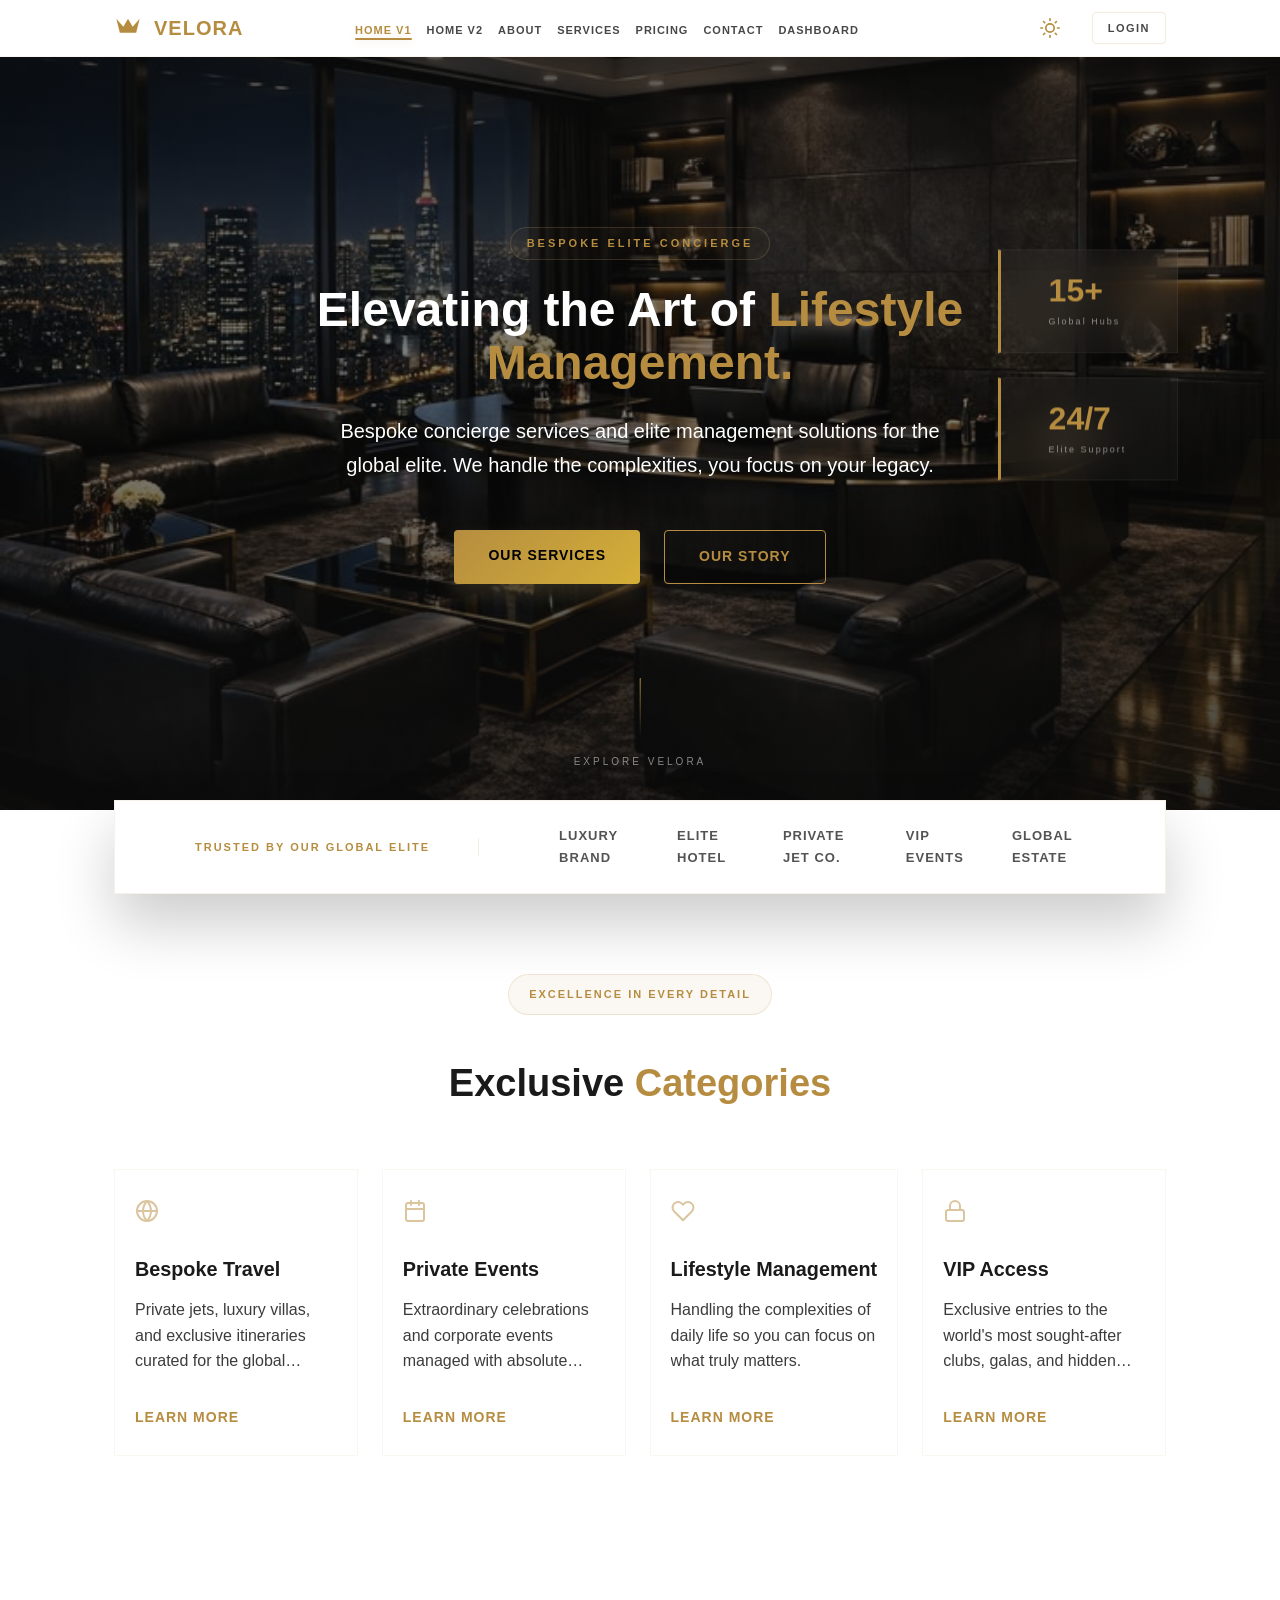
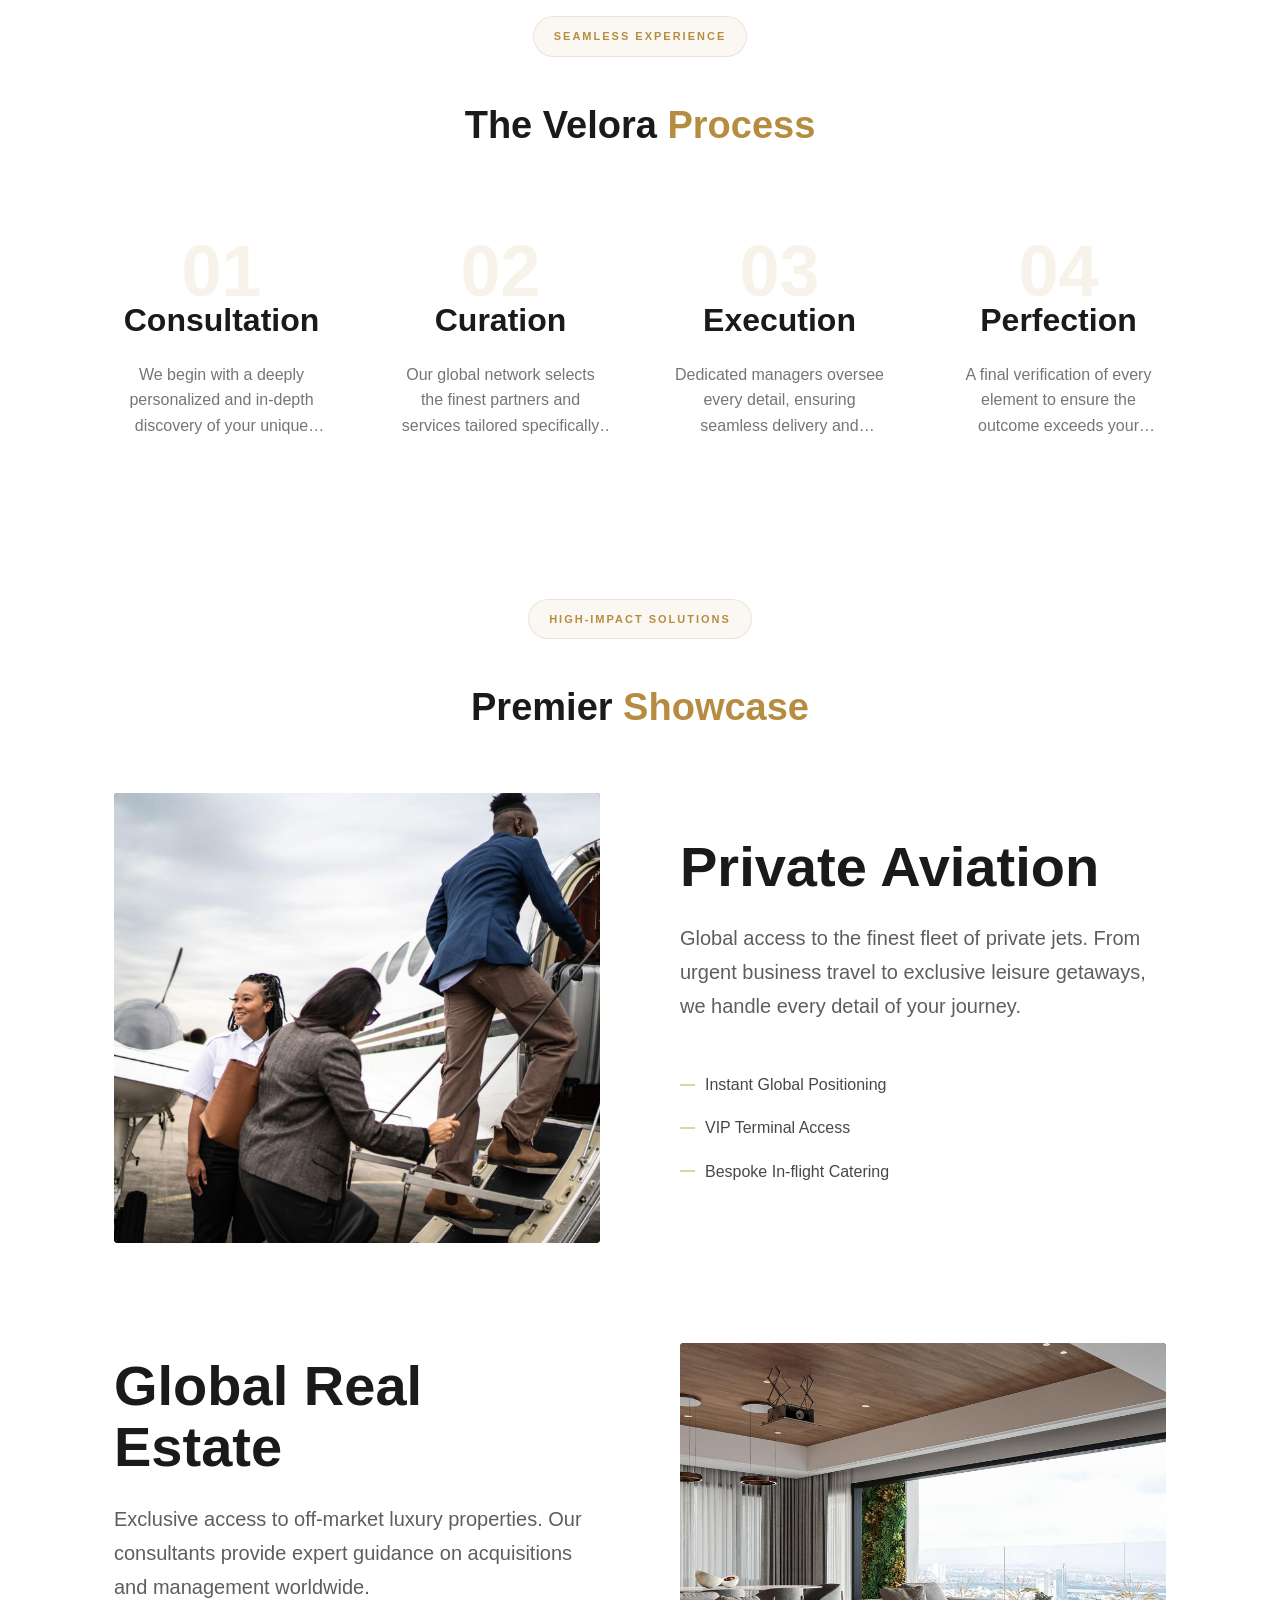
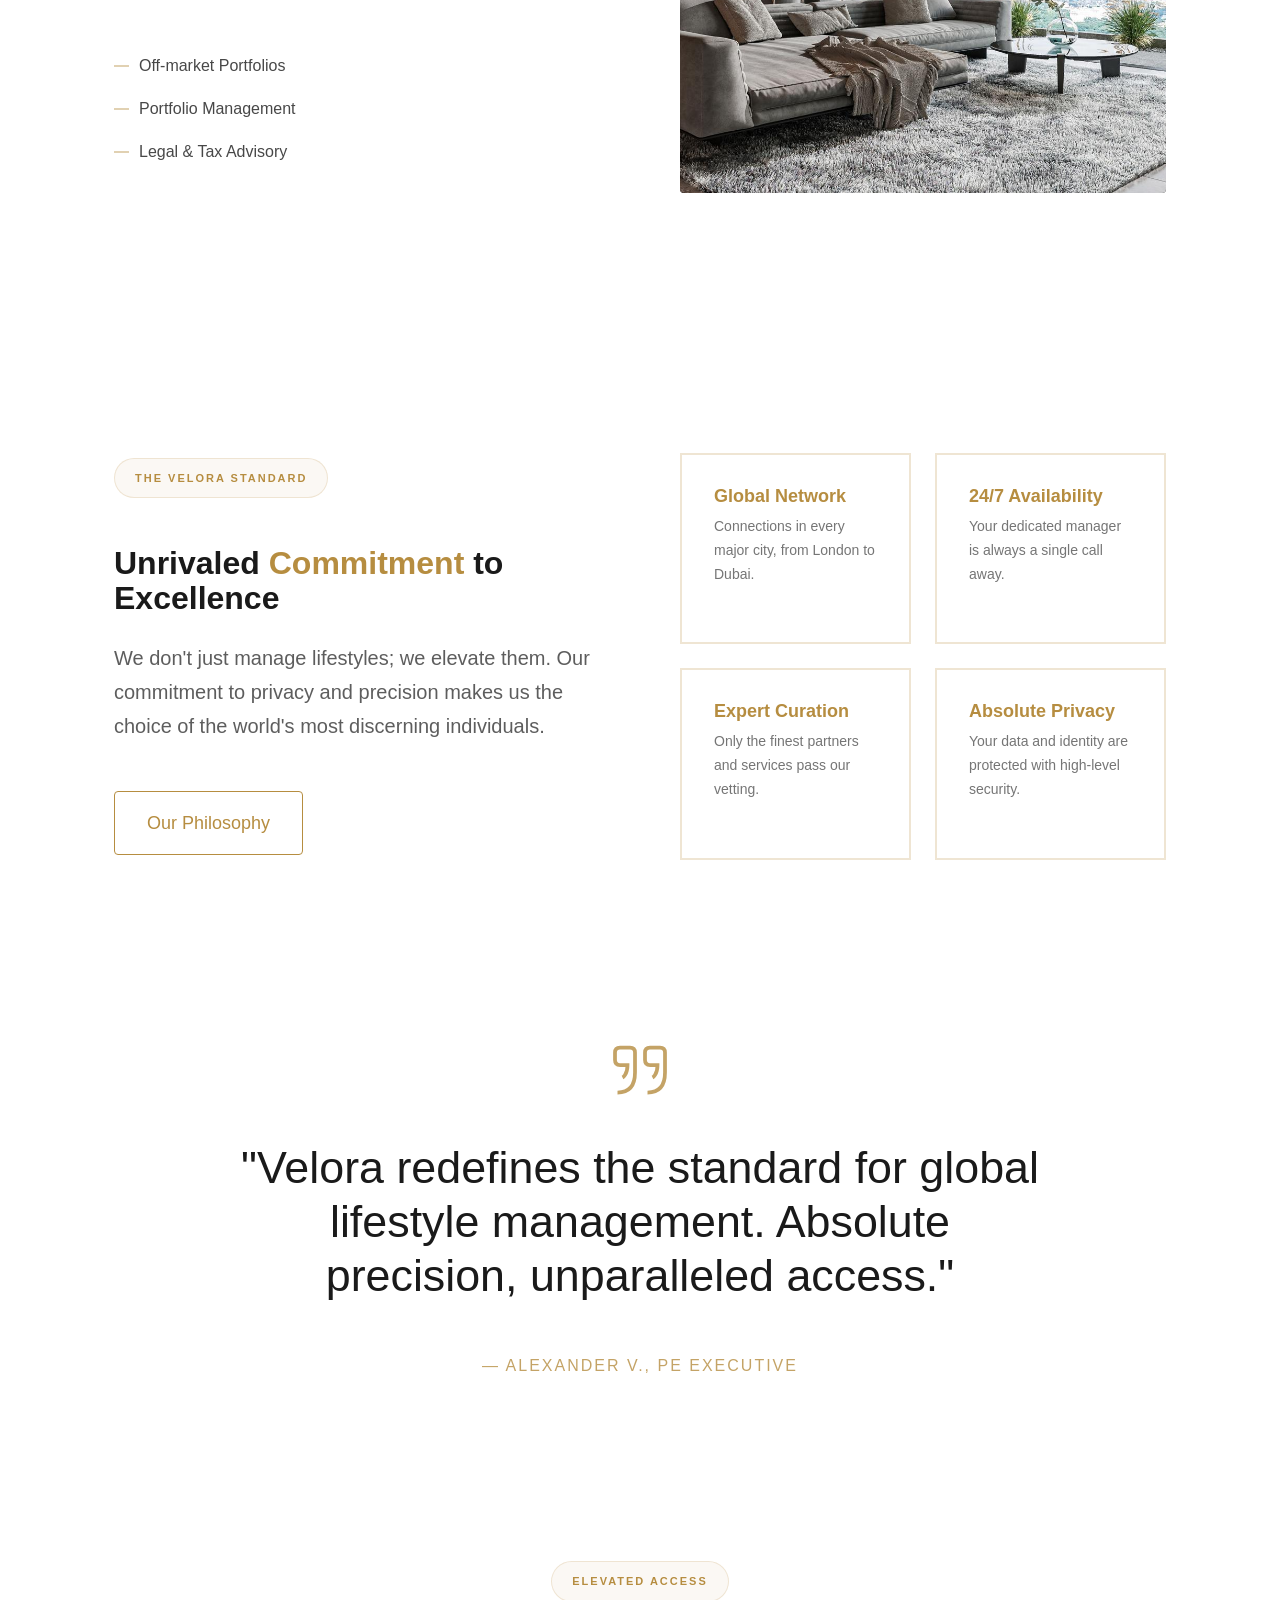
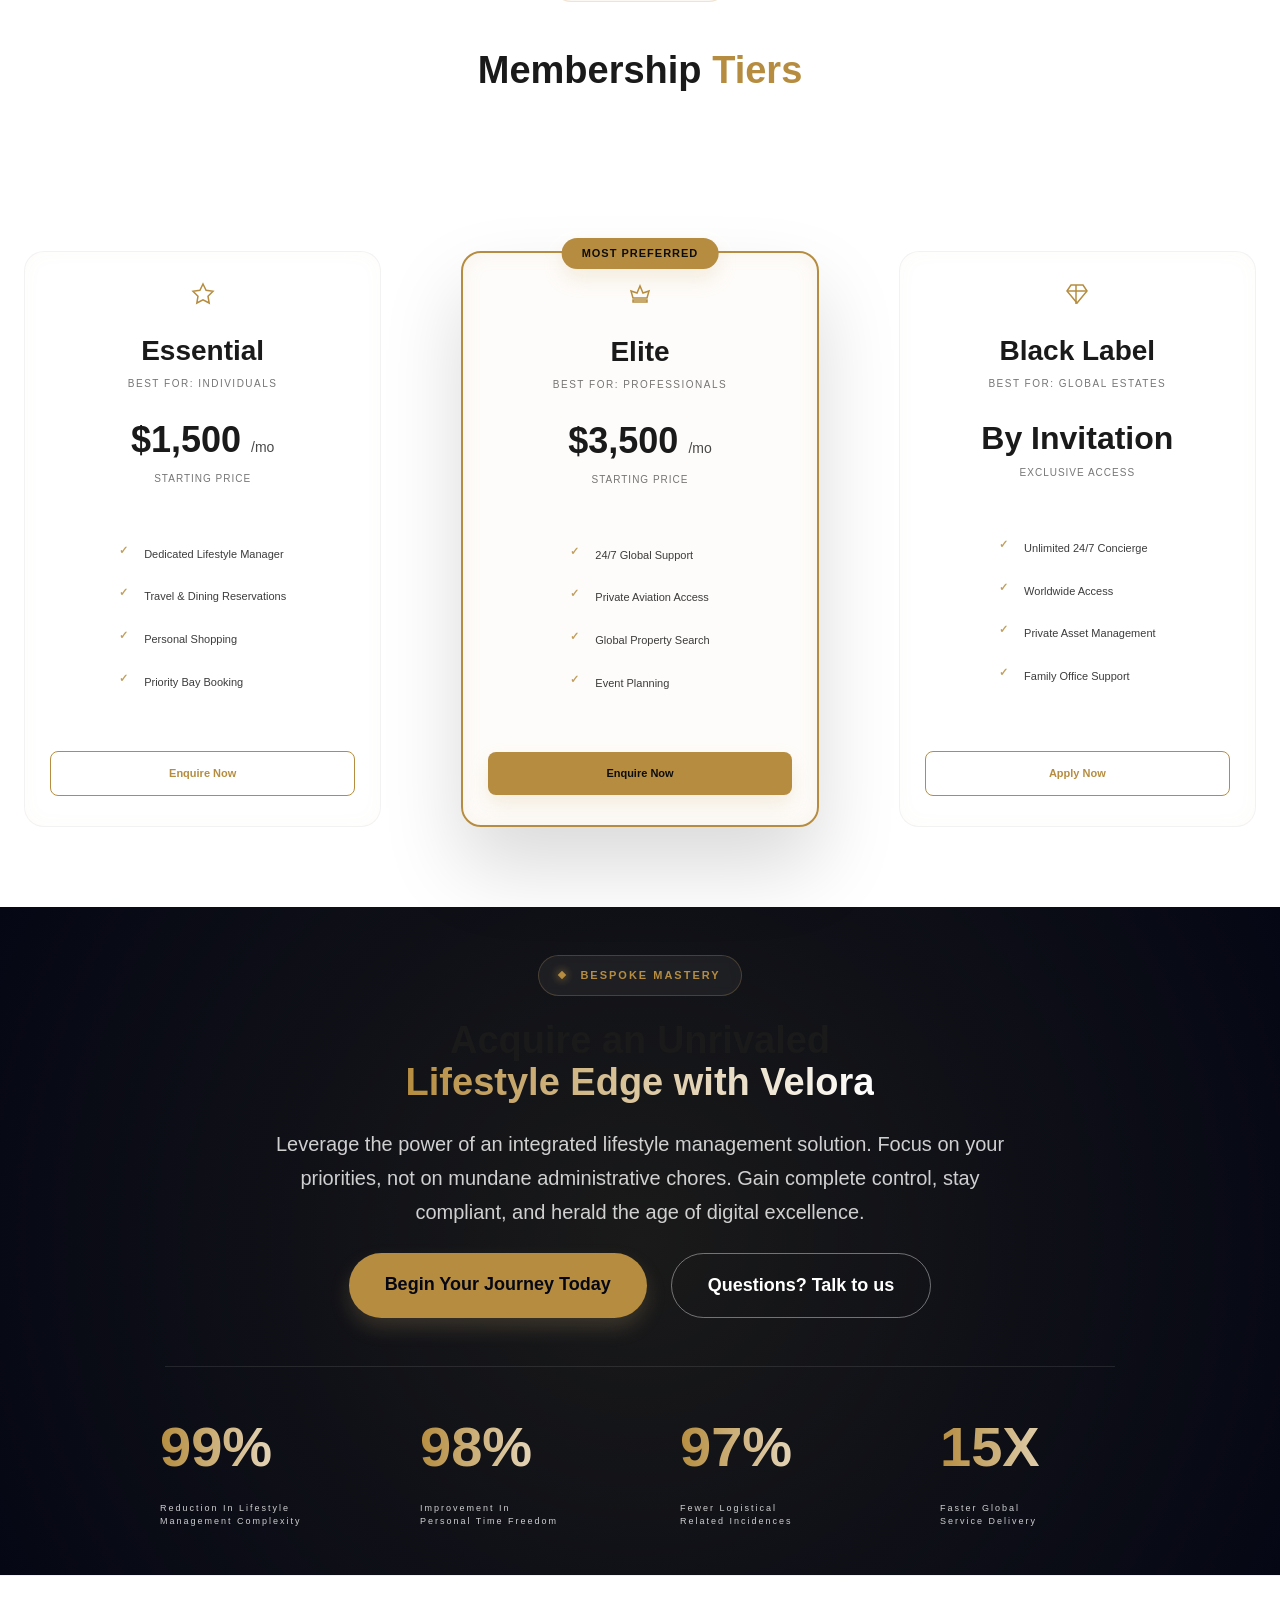
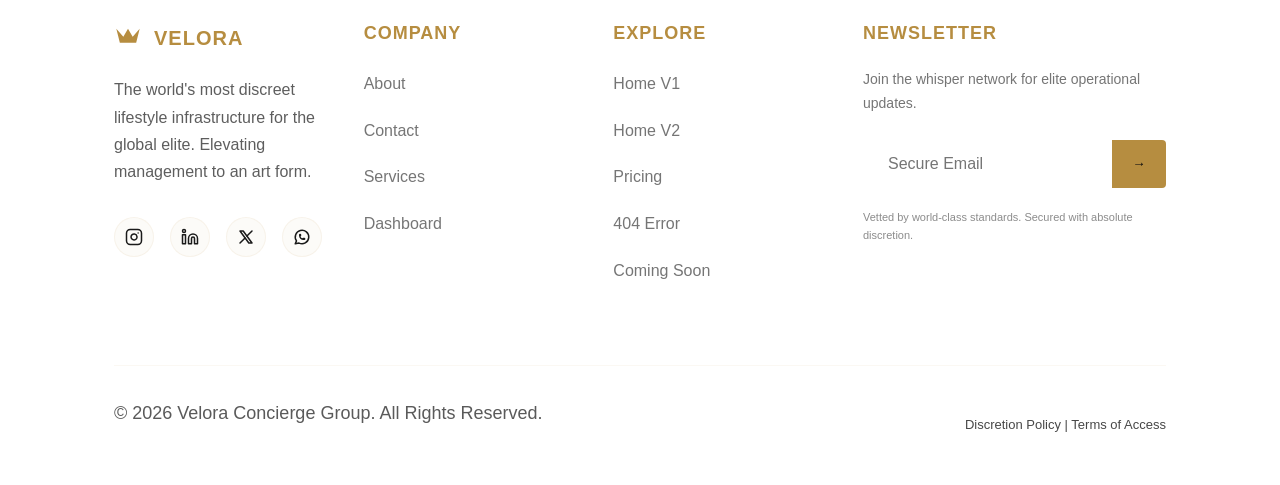
==== commit 26036c52: "Updated UI design and light mode improvements" ====
--- a/index.html
+++ b/index.html
@@ -28,9 +28,9 @@
             </div>
             <div class="container">
                 <div class="hero-content">
-                    <span class="hero-tag">Bespoke Lifestyle Management</span>
-                    <h1>Elevate Your <span class="text-gold">Everyday.</span></h1>
-                    <p>Exclusive concierge services tailored for those who value time, privacy, and excellence.</p>
+                    <span class="hero-tag">Bespoke Elite Concierge</span>
+                    <h1>Elevating the Art of <span class="text-gold">Lifestyle Management.</span></h1>
+                    <p>Bespoke concierge services and elite management solutions for the global elite. We handle the complexities, you focus on your legacy.</p>
                     <div class="hero-actions">
                         <a href="pages/services.html" class="btn btn-primary">Our Services</a>
                         <a href="pages/about.html" class="btn btn-outline">Our Story</a>
@@ -63,8 +63,8 @@
         <!-- Section 2: Trusted By -->
         <section class="trusted-by">
             <div class="container">
-                <div class="trusted-container">
-                    <p class="trusted-title">Trusted by our global elite</p>
+                <div class="trusted-container reveal-item">
+                    <p class="trusted-title">TRUSTED BY OUR GLOBAL ELITE</p>
                     <div class="logo-grid">
                         <div class="client-logo">Luxury Brand</div>
                         <div class="client-logo">Elite Hotel</div>
@@ -232,9 +232,9 @@
                         <svg width="60" height="60" viewBox="0 0 24 24" fill="none" stroke="var(--color-primary)" stroke-width="1.5" opacity="0.8"><path d="M3 21c3 0 7-1 7-8V5c0-1.25-.75-2-2-2H4c-1.25 0-2 .75-2 2v3c0 1.25.75 2 2 2h3c0 4-2 5-2 5M15 21c3 0 7-1 7-8V5c0-1.25-.75-2-2-2h-4c-1.25 0-2 .75-2 2v3c0 1.25.75 2 2 2h3c0 4-2 5-2 5"></path></svg>
                     </div>
                     <blockquote>
-                        "Velora doesn't just meet expectations; they redefine them. Their ability to secure last-minute global arrangements with absolute precision is simply unmatched in the industry."
+                        "Velora redefines the standard for global lifestyle management. Absolute precision, unparalleled access."
                     </blockquote>
-                    <cite>— Alexander V., Private Equity Executive</cite>
+                    <cite>— Alexander V., PE Executive</cite>
                 </div>
             </div>
         </section>
--- a/assets/css/style.css
+++ b/assets/css/style.css
@@ -5,13 +5,19 @@
 
 :root {
     /* Brand Colors */
-    --color-primary: #C9A96E;      /* Gold */
-    --color-secondary: #1A1A1A;    /* Charcoal */
+    --color-primary: #B68D40;      /* Royal Gold - Unified Brand Color */
+    --color-secondary: #1A1A1A;    /* Deep Charcoal */
     --color-bg-light: #FFFFFF;
     --color-bg-dark: #0D0D0D;
     
+    /* Premium Gold Palette (High Fidelity) */
+    --gold-rich: #B68D40;          
+    --gold-muted: rgba(182, 141, 64, 0.4);
+    
     /* Text Helpers */
     --text-gold: var(--color-primary);
+    --text-gold-muted: rgba(182, 141, 64, 0.7);
+    --color-primary-dark: var(--color-primary);
     
     /* Semantic Colors (Light Mode Default) */
     --bg-color: var(--color-bg-light);
@@ -67,9 +73,13 @@
 .light-mode {
     --bg-color: var(--color-bg-light);
     --text-color: var(--color-secondary);
-    --glass-bg: rgba(0, 0, 0, 0.03);
-    --glass-border: rgba(0, 0, 0, 0.08);
+    --text-muted: #555555;
+    --glass-bg: rgba(0, 0, 0, 0.04);
+    --glass-border: rgba(0, 0, 0, 0.12);
     --hud-text: var(--color-secondary);
+    --accent-color: var(--color-primary);
+    --accent-text: var(--color-primary);
+    --text-gold: var(--color-primary);
 }
 
 /* Base Styles */
@@ -100,7 +110,7 @@
     font-family: var(--font-heading);
     color: var(--text-color);
     line-height: 1.1;
-    font-weight: 700; /* Increased Weight */
+    font-weight: 600; /* Increased Weight */
 }
 
 h1 { font-size: var(--fs-4xl); margin-bottom: var(--space-6); }
@@ -110,9 +120,14 @@
 
 p {
     font-size: var(--fs-base);
+    font-weight: 400;
     color: var(--text-color);
-    opacity: 0.85;
+    opacity: 0.9; /* Increased from 0.85 */
     margin-bottom: var(--space-4);
+}
+
+.light-mode p {
+    opacity: 1; /* Maximum readability for body text in light mode */
 }
 
 body {
@@ -183,7 +198,7 @@
     color: var(--color-primary) !important;
     font-family: var(--font-heading);
     font-size: var(--fs-xl);
-    font-weight: 700;
+    font-weight: 600;
     letter-spacing: 2px;
     text-transform: uppercase;
     text-decoration: none;
@@ -221,7 +236,7 @@
     font-size: 24px !important;
     font-family: "Clash Display", sans-serif !important;
     letter-spacing: 0.05em !important; /* Adjusted to fit the width naturally */
-    font-weight: 700 !important;
+    font-weight: 600 !important;
     white-space: nowrap;
     overflow: visible;
 }
@@ -362,7 +377,7 @@
 
 .page-hero-title {
     font-size: var(--fs-4xl) !important;
-    font-weight: 800 !important;
+    font-weight: 600 !important;
     margin-bottom: var(--space-4) !important;
     letter-spacing: -2px !important;
     color: var(--text-color);
@@ -433,18 +448,23 @@
     display: inline-flex;
     align-items: center;
     gap: 15px;
-    padding: 8px 16px;
-    background: rgba(201, 169, 110, 0.05);
-    border: 1px solid rgba(201, 169, 110, 0.2);
+    padding: 10px 20px;
+    background: rgba(201, 169, 110, 0.08);
+    border: 1px solid rgba(201, 169, 110, 0.25);
     border-radius: 100px;
     margin-bottom: var(--space-6);
     backdrop-filter: blur(5px);
     transition: all 0.3s ease;
+    color: var(--color-primary-dark); /* Default to darker gold */
+    font-size: 11px;
+    text-transform: uppercase;
+    font-weight: 600;
+    letter-spacing: 2px;
+}
+
+.dark-mode .section-tag {
     color: var(--color-primary);
-    font-size: 10px;
-    text-transform: uppercase;
-    font-weight: 700;
-    letter-spacing: 1px;
+    background: rgba(201, 169, 110, 0.05);
 }
 
 .section-tag:hover {
@@ -463,11 +483,11 @@
 
 .tag-text {
     text-transform: uppercase;
-    font-family: 'Satoshi', sans-serif;
+    font-family: var(--font-body);
     letter-spacing: 2px;
-    font-size: 9px;
-    color: var(--color-primary);
-    font-weight: 700;
+    font-size: 10px;
+    color: inherit;
+    font-weight: 600;
 }
 
 .service-content .section-tag {
@@ -487,7 +507,7 @@
     border: none;
     font-family: var(--font-body), -apple-system, sans-serif;
     font-size: 16px;
-    font-weight: 800;
+    font-weight: 600;
     cursor: pointer;
     display: flex;
     align-items: center;
@@ -564,10 +584,21 @@
 
 /* --- Footer --- */
 footer {
-    background: var(--color-bg-dark);
-    color: var(--color-bg-light);
+    background: var(--bg-color);
+    color: var(--text-color);
     padding: var(--space-6) 0 var(--space-5);
-    border-top: 1px solid rgba(201, 169, 110, 0.1);
+    border-top: 1px solid rgba(201, 169, 110, 0.15);
+    transition: all 0.3s ease;
+}
+
+.dark-mode footer {
+    background: #080808;
+    color: #FFFFFF;
+}
+
+.light-mode footer {
+    background: #F8F8F8;
+    color: var(--color-secondary);
 }
 
 .footer-grid {
@@ -582,6 +613,11 @@
     opacity: 0.7;
     max-width: 300px;
     font-size: 16px;
+    color: var(--text-color);
+}
+
+.light-mode .footer-brand p {
+    opacity: 0.9;
 }
 
 .footer-social {
@@ -593,14 +629,20 @@
 .social-icon {
     width: 40px;
     height: 40px;
-    background: rgba(255, 255, 255, 0.05);
+    background: rgba(201, 169, 110, 0.05);
+    border: 1px solid rgba(201, 169, 110, 0.1);
     border-radius: 50%;
     display: flex;
     align-items: center;
     justify-content: center;
-    color: var(--color-bg-light);
+    color: var(--text-color);
     font-size: var(--fs-sm);
     transition: all 0.3s ease;
+}
+
+.light-mode .social-icon {
+    background: #FFFFFF;
+    border-color: rgba(0, 0, 0, 0.08);
 }
 
 .social-icon:hover {
@@ -673,23 +715,36 @@
     background: #b8985d;
 }
 
-.newsletter-subtext {
-    margin-top: var(--space-4);
+.footer-description {
+    opacity: 0.6;
+    margin-bottom: 20px;
+    font-size: 14px;
+}
+
+.footer-subtext {
+    opacity: 0.5;
+    margin-top: 20px;
+    font-weight: 500;
     font-size: 11px;
-    opacity: 0.5;
-    display: flex;
-    align-items: center;
-    gap: 5px;
+}
+
+.light-mode .footer-description,
+.light-mode .footer-subtext {
+    opacity: 0.9;
 }
 
 .footer-bottom {
     padding-top: var(--space-5);
-    border-top: 1px solid rgba(255, 255, 255, 0.05);
+    border-top: 1px solid rgba(201, 169, 110, 0.1);
     display: flex;
     justify-content: space-between;
     align-items: center;
-    font-size: 16px;
-    opacity: 0.6;
+    font-size: 13px;
+    opacity: 0.8;
+}
+
+.light-mode .footer-bottom {
+    border-top-color: rgba(0, 0, 0, 0.08);
 }
 
 @media (max-width: 991px) {
@@ -843,7 +898,7 @@
         color: var(--color-bg-dark);
         text-decoration: none;
         border-radius: 8px;
-        font-weight: 700;
+        font-weight: 600;
         font-size: 14px;
         box-shadow: 0 10px 20px rgba(201, 169, 110, 0.15);
         transition: all 0.3s ease;
@@ -881,7 +936,7 @@
     .footer-grid {
         grid-template-columns: repeat(4, 1fr) !important;
     }
-}
+
 
 @media (max-width: 640px) {
     .footer-grid {
@@ -1007,11 +1062,13 @@
 /* Section 1: Hero V1 */
 .hero.v1 {
     position: relative;
-    height: 85vh;
-    display: flex;
-    align-items: center;
+    height: 90vh; /* Increased slightly */
+    display: flex;
+    align-items: center;
+    justify-content: center;
     overflow: hidden;
-    padding-top: 80px;
+    padding-top: 100px; /* Increased for better clearance */
+    padding-bottom: 60px;
 }
 
 .hero-bg {
@@ -1035,7 +1092,10 @@
     content: '';
     position: absolute;
     inset: 0;
-    background: rgba(0, 0, 0, 0.55);
+    background: linear-gradient(to bottom, 
+        rgba(13, 13, 13, 0.7) 0%, 
+        rgba(13, 13, 13, 0.5) 50%, 
+        rgba(13, 13, 13, 0.8) 100%);
     pointer-events: none;
     z-index: 2;
 }
@@ -1047,9 +1107,11 @@
 }
 
 .hero-content {
-    max-width: 900px;
-    margin: 0 auto;
+    max-width: 850px;
+    margin: -40px auto 0; /* Moved slightly upward */
     text-align: center;
+    position: relative;
+    z-index: 10;
 }
 
 /* Ensure overlays and effects stay above the global dimming layer */
@@ -1097,19 +1159,37 @@
     gap: var(--space-4);
 }
 
+.hero-actions .btn {
+    padding: 14px 34px; /* Reduced vertical height from 16px+ */
+    font-size: 14px;
+    font-weight: 700;
+    letter-spacing: 1px;
+    text-transform: uppercase;
+    border-radius: 4px;
+}
+
 .btn-outline {
     background: transparent;
     border: 1px solid var(--color-primary);
     color: var(--color-primary);
 }
 
+.light-mode .btn-outline {
+    border-color: var(--color-primary);
+    color: var(--color-primary);
+}
+
 .btn-outline:hover {
     background: var(--color-primary);
     color: var(--color-bg-dark);
 }
 
 .text-gold {
-    color: var(--color-primary);
+    color: var(--color-primary) !important;
+}
+
+.light-mode .text-gold {
+    color: var(--color-primary) !important;
 }
 
 @media (max-width: 640px) {
@@ -1124,21 +1204,24 @@
 /* New Hero Accents */
 .hero-stats {
     position: absolute;
-    right: 5%;
+    right: 8%;
     top: 50%;
-    transform: translateY(-50%);
+    transform: translateY(-50%) translateY(-40px); /* Aligned with content shift */
     display: flex;
     flex-direction: column;
-    gap: var(--space-6);
+    gap: var(--space-4);
+    z-index: 15;
 }
 
 .stat-item {
-    background: rgba(255, 255, 255, 0.05);
-    backdrop-filter: blur(10px);
-    padding: var(--space-4) var(--space-5);
-    border-left: 2px solid var(--color-primary);
+    background: rgba(255, 255, 255, 0.03);
+    backdrop-filter: blur(20px);
+    padding: var(--space-4) var(--space-6);
+    border: 1px solid rgba(255, 255, 255, 0.05);
+    border-left: 3px solid var(--color-primary);
     display: flex;
     flex-direction: column;
+    min-width: 180px;
 }
 
 .stat-num {
@@ -1146,6 +1229,34 @@
     font-weight: 800;
     color: var(--color-primary);
     line-height: 1;
+    margin-bottom: 4px;
+}
+
+.stat-label {
+    font-size: 10px;
+    letter-spacing: 2px;
+    text-transform: uppercase;
+    opacity: 0.6;
+    color: #fff;
+}
+
+/* Entrance Animations */
+.hero-content > * {
+    opacity: 0;
+    transform: translateY(30px);
+    animation: fadeInUp 0.8s cubic-bezier(0.165, 0.84, 0.44, 1) forwards;
+}
+
+.hero-tag { animation-delay: 0.2s; }
+.hero-content h1 { animation-delay: 0.4s; }
+.hero-content p { animation-delay: 0.6s; }
+.hero-actions { animation-delay: 0.8s; }
+
+@keyframes fadeInUp {
+    to {
+        opacity: 1;
+        transform: translateY(0);
+    }
 }
 
 .stat-label {
@@ -1159,7 +1270,7 @@
 
 .hero-scroll {
     position: absolute;
-    bottom: 60px;
+    bottom: 40px; /* Moved down to increase gap from CTAs */
     left: 50%;
     transform: translateX(-50%);
     display: flex;
@@ -1189,7 +1300,7 @@
     right: -50px;
     bottom: -50px;
     font-size: 500px;
-    font-weight: 900;
+    font-weight: 600;
     line-height: 1;
     color: var(--color-primary);
     opacity: 0.03;
@@ -1243,31 +1354,34 @@
 /* Section 2: Trusted By */
 .trusted-by {
     padding: 0;
-    margin-top: -50px;
+    margin-top: -10px; /* Reduced from -50px to prevent hiding scroll indicator */
     position: relative;
     z-index: 10;
 }
 
 .trusted-container {
     background: var(--bg-color);
-    padding: var(--space-5) var(--space-6);
-    border: 1px solid rgba(201, 169, 110, 0.2);
-    box-shadow: 0 20px 40px rgba(0, 0, 0, 0.1);
-    backdrop-filter: blur(10px);
-    display: flex;
-    align-items: center;
-    gap: var(--space-6);
+    padding: var(--space-4) var(--space-8); /* Balanced horizontal padding */
+    border: 1px solid rgba(201, 169, 110, 0.15);
+    box-shadow: 0 30px 60px rgba(0, 0, 0, 0.2);
+    backdrop-filter: blur(15px);
+    display: flex;
+    align-items: center;
+    justify-content: space-between;
+    gap: var(--space-8);
 }
 
 .trusted-title {
-    font-size: 10px;
+    font-size: 11px;
+    font-weight: 700;
     text-transform: uppercase;
     letter-spacing: 2px;
-    opacity: 0.5;
+    opacity: 1; /* Maximum contrast */
     margin: 0;
     white-space: nowrap;
-    padding-right: var(--space-5);
+    padding-right: var(--space-6);
     border-right: 1px solid rgba(201, 169, 110, 0.2);
+    color: var(--color-primary);
 }
 
 .logo-grid {
@@ -1284,7 +1398,7 @@
     font-weight: 700;
     text-transform: uppercase;
     letter-spacing: 1px;
-    opacity: 0.4;
+    opacity: 0.75; /* Further increased contrast */
     transition: all 0.3s ease;
     cursor: default;
     color: var(--text-color);
@@ -1299,24 +1413,26 @@
 @media (max-width: 991px) {
     .trusted-by {
         margin-top: 0;
-        padding-top: var(--space-4);
+        padding: var(--space-8) 0;
     }
     .trusted-container {
         flex-direction: column;
         text-align: center;
-        gap: var(--space-4);
+        gap: var(--space-6);
+        padding: var(--space-6);
     }
     .trusted-title {
         border-right: none;
         padding-right: 0;
-        padding-bottom: var(--space-3);
+        padding-bottom: var(--space-4);
         border-bottom: 1px solid rgba(201, 169, 110, 0.2);
         white-space: normal;
         width: 100%;
     }
     .logo-grid {
+        flex-wrap: wrap;
         justify-content: center;
-        flex-wrap: wrap;
+        gap: var(--space-4) var(--space-6);
     }
 }
 
@@ -1377,7 +1493,8 @@
 
 .category-card p {
     font-size: var(--fs-sm);
-    opacity: 0.7;
+    opacity: 0.85; /* Increased from 0.7 */
+    color: var(--text-color);
     margin-bottom: var(--space-5);
     display: -webkit-box;
     -webkit-line-clamp: 3;
@@ -1771,7 +1888,7 @@
     position: absolute;
     left: 0;
     color: var(--color-primary);
-    font-weight: 900;
+    font-weight: 600;
 }
 
 .pricing-card .btn {
@@ -1805,10 +1922,22 @@
     text-align: center;
     align-items: center;
     padding: 40px;
+    background: rgba(255, 255, 255, 0.02);
+    border: 1px solid rgba(0, 0, 0, 0.05);
+    border-radius: 20px;
+    height: 100%;
+    color: var(--text-color);
+}
+
+.light-mode .pricing-card.alt-layout {
+    background: #FFFFFF;
+    border: 1px solid rgba(0, 0, 0, 0.08);
+    box-shadow: 0 20px 40px rgba(0, 0, 0, 0.05);
+}
+
+.dark-mode .pricing-card.alt-layout {
     background: rgba(20, 20, 20, 0.5);
     border: 1px solid rgba(255, 255, 255, 0.05);
-    border-radius: 20px;
-    height: 100%;
 }
 
 .pricing-card.alt-layout:hover:not(.featured) {
@@ -1818,8 +1947,16 @@
 
 .pricing-card.alt-layout.featured {
     border: 2px solid var(--color-primary);
+    transform: none; /* Keep equal height */
+}
+
+.dark-mode .pricing-card.alt-layout.featured {
     background: rgba(20, 20, 20, 0.8);
-    transform: none; /* Keep equal height */
+}
+
+.light-mode .pricing-card.alt-layout.featured {
+    background: #FFFFFF;
+    box-shadow: 0 40px 80px rgba(201, 169, 110, 0.15);
 }
 
 .pricing-card.alt-layout .tier-icon-left {
@@ -1841,8 +1978,13 @@
     font-size: 10px;
     text-transform: uppercase;
     letter-spacing: 1.5px;
-    opacity: 0.5;
+    opacity: 0.6;
     margin-bottom: 30px;
+}
+
+.light-mode .pricing-card.alt-layout .tier-best-for {
+    opacity: 0.9;
+    font-weight: 600;
 }
 
 .pricing-card.alt-layout .price-container {
@@ -1866,15 +2008,20 @@
 
 .pricing-card.alt-layout .price-duration {
     font-size: 14px;
-    opacity: 0.5;
+    opacity: 0.8; /* Increased contrast */
 }
 
 .pricing-card.alt-layout .price-sub {
     font-size: 10px;
     text-transform: uppercase;
     letter-spacing: 1px;
-    opacity: 0.5;
+    opacity: 0.6;
     margin-top: 10px;
+}
+
+.light-mode .pricing-card.alt-layout .price-sub {
+    opacity: 0.9;
+    font-weight: 600;
 }
 
 .pricing-card.alt-layout .pricing-features {
@@ -1889,8 +2036,14 @@
     padding-left: 30px;
     margin-bottom: 15px;
     font-size: 14px;
-    opacity: 0.8;
+    opacity: 0.85;
     position: relative;
+    color: var(--text-color);
+}
+
+.light-mode .pricing-card.alt-layout .pricing-features li {
+    opacity: 1;
+    font-weight: 500;
 }
 
 .pricing-card.alt-layout .pricing-features li::before {
@@ -1899,7 +2052,7 @@
     left: 0;
     top: 2px;
     color: var(--color-primary);
-    font-weight: 900;
+    font-weight: 600;
 }
 
 .pricing-card.alt-layout .btn {
@@ -1944,9 +2097,20 @@
     background: radial-gradient(circle at 50% 50%, #1a1a1a 0%, #050714 100%);
     padding: var(--space-6) 0;
     text-align: center;
-    color: white;
+    color: #FFFFFF !important; /* Force white text */
     position: relative;
     overflow: hidden;
+}
+
+.final-cta.v1-new .section-tag {
+    color: var(--color-primary) !important;
+    background: rgba(255, 255, 255, 0.05);
+}
+
+.final-cta.v1-new p, 
+.final-cta.v1-new .stat-label {
+    color: #FFFFFF !important;
+    opacity: 0.8;
 }
 
 .cta-content-new {
@@ -2225,7 +2389,12 @@
 .ethos-section {
     position: relative;
     overflow: hidden;
-    background: var(--color-bg-dark);
+    background: #0D0D0D; /* Fixed dark background */
+    color: #FFFFFF !important;
+}
+
+.ethos-section .section-tag {
+    color: var(--color-primary) !important;
 }
 
 .ethos-content {
@@ -2292,10 +2461,20 @@
 .scroll-card {
     height: 320px;
     transition: transform 0.6s cubic-bezier(0.165, 0.84, 0.44, 1);
+    cursor: pointer;
+}
+
+.scroll-card img {
+    transition: transform 0.8s ease, filter 0.8s ease;
 }
 
 .scroll-card:hover {
     transform: scale(0.98);
+}
+
+.scroll-card:hover img {
+    filter: blur(8px) brightness(0.6);
+    transform: scale(1.1);
 }
 
 .scroll-card .luxury-placeholder {
@@ -2309,11 +2488,25 @@
     bottom: 0;
     left: 0;
     width: 100%;
+    height: 100%; /* Cover full card for better centering */
     padding: var(--space-8);
-    background: linear-gradient(transparent, rgba(13, 13, 13, 0.9));
+    background: linear-gradient(transparent, rgba(13, 13, 13, 0.4));
     color: var(--color-bg-light);
     white-space: normal;
     z-index: 10;
+    display: flex;
+    flex-direction: column;
+    justify-content: center;
+    align-items: center;
+    text-align: center;
+    opacity: 0;
+    visibility: hidden;
+    transition: opacity 0.5s ease, visibility 0.5s ease;
+}
+
+.scroll-card:hover .card-overlay {
+    opacity: 1;
+    visibility: visible;
 }
 
 .card-overlay h3 {
@@ -2324,13 +2517,26 @@
 
 .card-overlay p {
     font-size: var(--fs-sm);
-    opacity: 0.7;
+    opacity: 0.8; /* Increased from 0.7 */
+    color: #FFFFFF !important; /* Force white on dark image overlay */
 }
 
 /* Home V2: Section 4 - Discover Excellence (Minimalist Redesign) */
 .discover-excellence-section {
     background: #080808;
     border-top: 1px solid rgba(255, 255, 255, 0.05);
+    color: #FFFFFF !important;
+    padding: var(--space-12) 0; /* Standardized section padding */
+}
+
+.discover-excellence-section h2,
+.discover-excellence-section p,
+.discover-excellence-section .section-desc {
+    color: #FFFFFF !important;
+}
+
+.discover-excellence-section .section-tag {
+    color: var(--color-primary) !important;
 }
 
 .excellence-grid-minimal {
@@ -2382,7 +2588,8 @@
 .excellence-item p {
     font-size: 16px;
     line-height: 1.7;
-    color: rgba(255, 255, 255, 0.5);
+    color: #FFFFFF;
+    opacity: 0.65; /* Increased contrast for dark bg */
     margin-bottom: var(--space-6);
     min-height: 100px;
 }
@@ -3236,13 +3443,18 @@
     display: block;
     font-size: 18px;
     margin-bottom: 4px;
-    color: white;
+    color: var(--text-color);
 }
 
 .axiom-info p {
     font-size: 16px;
     opacity: 0.6;
     margin: 0;
+}
+
+.light-mode .axiom-info p {
+    opacity: 0.9;
+    color: var(--text-color);
 }
 
 .philosophy-quote {
@@ -3932,7 +4144,12 @@
 .input-icon {
     position: absolute;
     left: 15px;
-    opacity: 0.5;
+    opacity: 0.4;
+    display: flex;
+    align-items: center;
+    justify-content: center;
+    line-height: 0;
+    color: var(--text-color, #fff);
 }
 
 .input-wrapper input {
@@ -3964,8 +4181,13 @@
     position: absolute;
     right: 15px;
     cursor: pointer;
-    opacity: 0.5;
+    opacity: 0.4;
     transition: opacity 0.3s ease;
+    display: flex;
+    align-items: center;
+    justify-content: center;
+    line-height: 0;
+    color: var(--text-color, #fff);
 }
 
 .password-toggle:hover {
@@ -3987,6 +4209,15 @@
 
 .btn-block {
     width: 100%;
+}
+
+.auth-card .btn {
+    font-size: 1.05rem;
+    font-weight: 700;
+    text-transform: uppercase;
+    letter-spacing: 1px;
+    padding: 16px;
+    border-radius: 8px;
 }
 
 .auth-divider {
@@ -4042,14 +4273,28 @@
 }
 
 .auth-footer p {
-    font-size: 12px;
-    opacity: 0.6;
+    font-size: 14px;
+    opacity: 0.7;
 }
 
 .auth-footer a {
     color: var(--color-primary);
     text-decoration: none;
     font-weight: 700;
+}
+
+.auth-switch-link {
+    font-size: 15px;
+    font-weight: 700;
+    letter-spacing: 0.5px;
+    padding: 4px 2px;
+    border-bottom: 1.5px solid transparent;
+    transition: all 0.3s ease;
+}
+
+.auth-switch-link:hover {
+    border-bottom-color: var(--color-primary);
+    opacity: 1;
 }
 
 /* Checkbox Styling */
@@ -4295,7 +4540,7 @@
     font-size: 38px;
     font-weight: 700;
     letter-spacing: -0.01em;
-    margin-bottom: var(--space-6);
+    margin-bottom: var(--space-3); /* Reduced from space-6 */
     line-height: 1.2;
     color: var(--text-color);
 }
@@ -4305,7 +4550,7 @@
     line-height: 1.7;
     opacity: 0.8;
     color: var(--text-color);
-    margin-bottom: var(--space-8);
+    margin-bottom: var(--space-4); /* Reduced from space-8 */
 }
 
 .service-feature-list {
@@ -4369,12 +4614,12 @@
     padding: 0;
     display: flex;
     flex-direction: column;
-    gap: var(--space-6);
-    margin: var(--space-6) 0;
+    gap: var(--space-4); /* Reduced from space-6 */
+    margin: var(--space-4) 0; /* Reduced from space-6 */
 }
 
 .service-list-standard li {
-    padding-bottom: var(--space-6);
+    padding-bottom: var(--space-2); /* Reduced from space-6 */
     border-bottom: none;
 }
 
@@ -4397,7 +4642,7 @@
     opacity: 1 !important;
     font-size: 18px;
     line-height: 1.6;
-    color: #FFFFFF;
+    color: var(--text-color);
 }
 
 .service-visual .luxury-placeholder {
@@ -5247,6 +5492,12 @@
 .services-hero-content h1 {
     font-size: 48px !important;
     text-align: left !important;
+    color: #FFFFFF !important; /* Force light on dark hero bg */
+}
+
+.services-hero-content p {
+    color: #FFFFFF !important;
+    opacity: 0.8;
 }
 
 .services-hero-content .hero-actions {
@@ -5264,15 +5515,16 @@
     line-height: 1.1;
     margin-bottom: var(--space-6);
     text-align: left;
-    color: var(--text-color);
+    color: #FFFFFF !important; /* Force light on dark bg */
 }
 
 .pricing-hero-content p {
     font-size: 18px;
-    opacity: 0.7;
+    opacity: 0.8; /* Increased from 0.7 */
     max-width: 550px;
     margin: 0 0 var(--space-4) 0;
     line-height: 1.6;
+    color: #FFFFFF !important; /* Force light on dark bg */
 }
 
 .pricing-hero-visual {
@@ -5294,6 +5546,7 @@
     position: relative;
     box-shadow: 0 40px 80px rgba(0,0,0,0.6);
     animation: floatWidget 6s infinite ease-in-out;
+    color: #FFFFFF !important; /* Force light text */
 }
 
 @keyframes floatWidget {
@@ -5356,7 +5609,8 @@
     font-size: 9px;
     text-transform: uppercase;
     letter-spacing: 1px;
-    opacity: 0.5;
+    opacity: 0.6;
+    color: #FFFFFF !important;
 }
 
 @media (max-width: 991px) {
@@ -6302,7 +6556,7 @@
 
 .nav-label {
     font-family: 'Satoshi', sans-serif;
-    font-size: 12px;
+    font-size: 14px; /* Increased from 12px */
     font-weight: 700;
     letter-spacing: 1.5px;
 }
@@ -6358,7 +6612,7 @@
 
 .action-label {
     font-family: 'Satoshi', sans-serif;
-    font-size: 13px;
+    font-size: 14px; /* Increased from 13px */
     font-weight: 500;
 }
 
@@ -6456,6 +6710,10 @@
     z-index: 90;
 }
 
+.dash-menu-toggle {
+    display: none; /* Hidden on Desktop/Laptop by default */
+}
+
 .hud-left {
     display: flex;
     align-items: center;
@@ -6510,12 +6768,12 @@
 
 .user-meta-small strong {
     display: block;
-    font-size: 12px;
+    font-size: 14px; /* Increased from 12px */
     color: #fff;
 }
 
 .user-meta-small span {
-    font-size: 9px;
+    font-size: 11px; /* Increased from 9px */
     opacity: 0.5;
     text-transform: uppercase;
 }
@@ -6549,7 +6807,7 @@
 }
 
 .t-label {
-    font-size: 8px;
+    font-size: 10px; /* Increased from 8px */
     letter-spacing: 2px;
     opacity: 0.4;
     margin-bottom: 4px;
@@ -6557,7 +6815,7 @@
 
 .t-value {
     font-family: 'Satoshi', monospace;
-    font-size: 11px;
+    font-size: 13px; /* Increased from 11px */
     display: flex;
     align-items: center;
     gap: 8px;
@@ -6575,7 +6833,7 @@
 }
 
 .clock .city {
-    font-size: 10px;
+    font-size: 12px; /* Increased from 10px */
     opacity: 0.4;
 }
 
@@ -6830,9 +7088,41 @@
     }
 }
 
+@media (min-width: 768px) {
+    .dash-menu-toggle {
+        display: none !important;
+    }
+}
+
 .light-mode .dashboard-sidebar {
-    background: rgba(255, 255, 255, 0.9);
-    border-right-color: rgba(0, 0, 0, 0.05);
+    background: rgba(250, 250, 250, 0.95);
+    border-right: 1px solid rgba(0, 0, 0, 0.05);
+}
+
+.light-mode .dashboard-sidebar .nav-item,
+.light-mode .dashboard-sidebar .action-item {
+    color: #1A1A1A !important;
+    opacity: 0.8;
+}
+
+.light-mode .dashboard-sidebar .nav-item.active {
+    color: var(--color-primary) !important;
+    opacity: 1;
+}
+
+.light-mode .sector-header p,
+.light-mode .dashboard-sector p,
+.light-mode .dashboard-card p,
+.light-mode .card-label,
+.light-mode .t-label,
+.light-mode .l-time,
+.light-mode .l-event,
+.light-mode .v-tag,
+.light-mode .doc-info span,
+.light-mode .user-meta-small span {
+    color: #1A1A1A !important;
+    opacity: 1 !important;
+    font-weight: 500;
 }
 
 .light-mode .nav-item:hover {
@@ -8071,12 +8361,35 @@
     .discretion-content .axiom-list { grid-template-columns: 1fr !important; gap: 20px !important; }
     .a-item { text-align: left !important; width: 100% !important; }
 
+    /* Contact Page Hero Refinement (768px-991px) */
+    .contact-hero { padding-top: 160px !important; padding-bottom: 100px !important; min-height: auto !important; height: auto !important; }
+    .contact-hero-grid { grid-template-columns: 1fr !important; text-align: center !important; gap: 60px !important; }
+    .contact-hero-content { max-width: 100% !important; margin: 0 auto !important; }
+    .contact-hero-visual { display: flex !important; justify-content: center !important; width: 100% !important; }
+    .identity-portal-widget { transform: scale(0.95) !important; transform-origin: center !important; margin: 0 auto !important; width: 100% !important; max-width: 500px !important; }
+
     /* Dashboard Tablet Navigation Overhaul (768px-991px) */
     .dashboard-top-nav { padding: 15px 20px !important; }
     .dash-menu-toggle { display: flex !important; align-items: center; justify-content: center; width: 40px; height: 40px; background: rgba(201, 169, 110, 0.1); border-radius: 8px; color: var(--color-primary); margin-right: 15px; cursor: pointer !important; }
     .telemetry-block { display: none !important; }
     .telemetry-block:first-child { display: flex !important; }
-    .dashboard-sidebar { position: fixed !important; top: 0 !important; left: -100% !important; width: 280px !important; height: 100vh !important; z-index: 2000 !important; transition: left 0.4s cubic-bezier(0.77, 0, 0.175, 1) !important; background: rgba(10, 10, 10, 0.98) !important; backdrop-filter: blur(20px) !important; border-right: 1px solid rgba(201, 169, 110, 0.2) !important; }
+    .dashboard-sidebar { 
+        position: fixed !important; 
+        top: 0 !important; 
+        left: -100% !important; 
+        width: 280px !important; 
+        height: 100vh !important; 
+        z-index: 2000 !important; 
+        transition: left 0.4s cubic-bezier(0.77, 0, 0.175, 1) !important; 
+        background: rgba(10, 10, 10, 0.98) !important; 
+        backdrop-filter: blur(20px) !important; 
+        border-right: 1px solid rgba(201, 169, 110, 0.2) !important; 
+    }
+    
+    .light-mode .dashboard-sidebar {
+        background: rgba(250, 250, 250, 0.98) !important;
+        border-right: 1px solid rgba(0, 0, 0, 0.05) !important;
+    }
     .dashboard-sidebar.active { left: 0 !important; }
     .dashboard-shell { flex-direction: column !important; }
     .dashboard-content { width: 100% !important; margin-left: 0 !important; }
